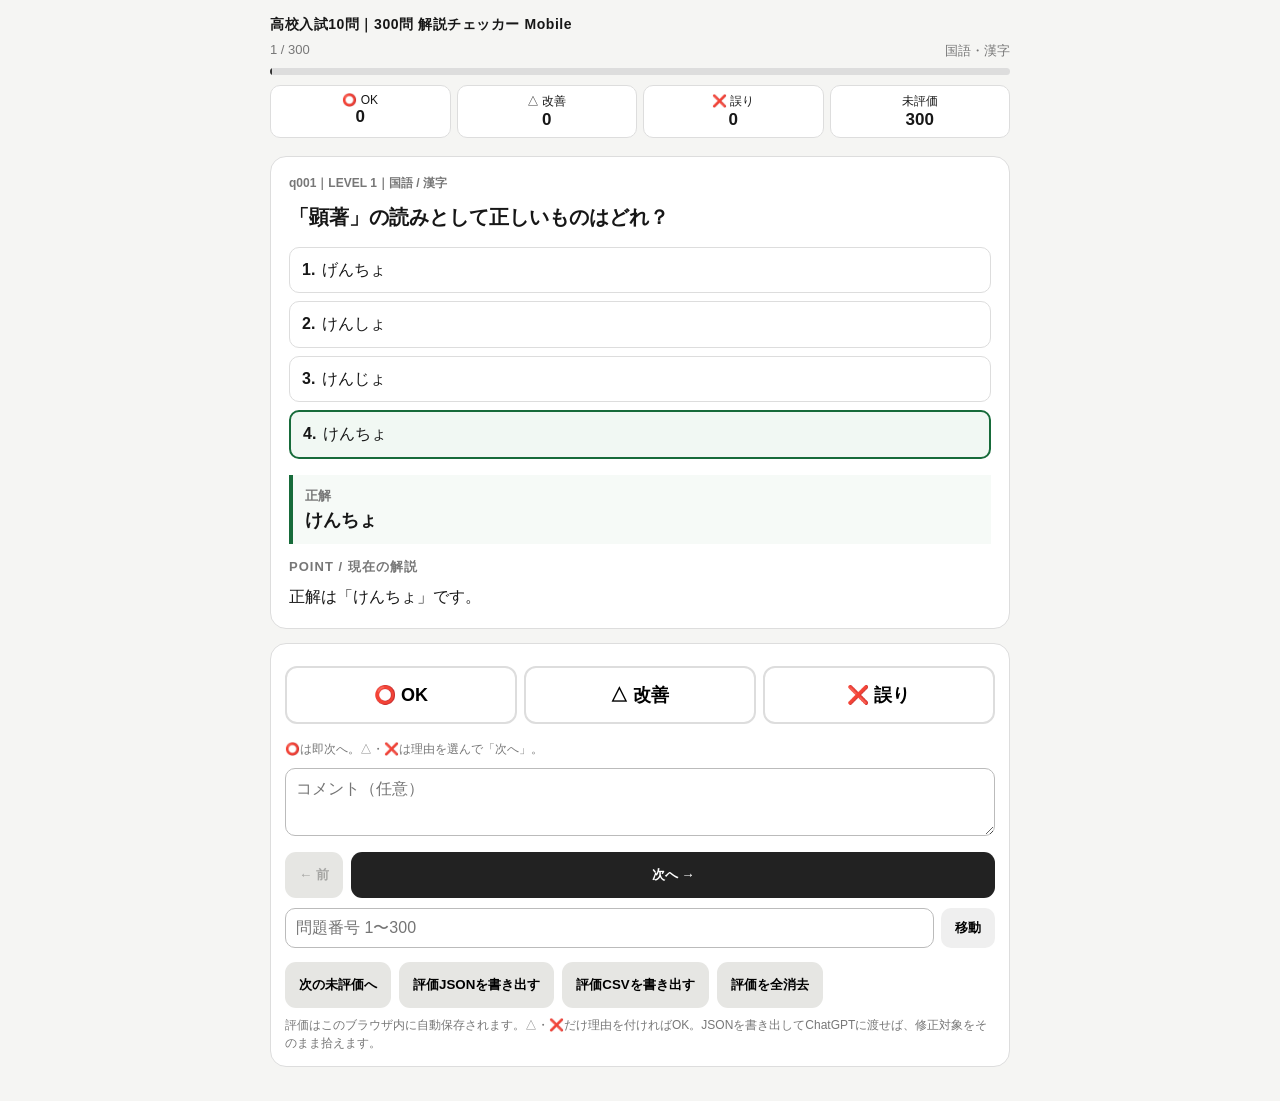
==== review/index.html @ 04f68e7d "Add files via upload" ====
<!doctype html>
<html lang="ja">
<head>
<meta charset="utf-8">
<meta name="viewport" content="width=device-width,initial-scale=1,viewport-fit=cover">
<title>高校入試10問｜解説チェッカー</title>
<style>
:root{--bg:#f5f5f3;--card:#fff;--text:#171717;--muted:#777;--line:#ddd;--ok:#176b3a;--tri:#a56a00;--ng:#9c2430;--dark:#202020}
*{box-sizing:border-box} body{margin:0;background:var(--bg);color:var(--text);font-family:-apple-system,BlinkMacSystemFont,"Segoe UI","Noto Sans JP",sans-serif}
.wrap{max-width:760px;margin:auto;padding:10px 10px 34px}
.top{position:sticky;top:0;z-index:5;background:rgba(245,245,243,.97);padding:6px 0 8px;backdrop-filter:blur(8px)}
.title{font-size:14px;font-weight:800;letter-spacing:.04em;margin-bottom:8px}
.progress{display:flex;justify-content:space-between;gap:10px;font-size:13px;color:var(--muted)}
.bar{height:7px;background:#ddd;border-radius:99px;overflow:hidden;margin-top:8px}.bar>div{height:100%;background:#333;width:0}
.stats{display:grid;grid-template-columns:repeat(4,1fr);gap:6px;margin-top:10px}
.stat{background:#fff;border:1px solid var(--line);border-radius:10px;padding:7px 4px;text-align:center;font-size:12px}.stat b{display:block;font-size:17px}
.card{background:var(--card);border:1px solid var(--line);border-radius:16px;padding:18px;margin-top:10px}
.meta{font-size:12px;color:var(--muted);font-weight:700}.q{font-size:20px;line-height:1.55;font-weight:800;margin:10px 0 14px}
.choices{display:grid;gap:8px}.choice{padding:11px 12px;border:1px solid var(--line);border-radius:10px;line-height:1.4}.choice.correct{border:2px solid var(--ok);background:#f1f8f3}.choice .n{font-weight:800;margin-right:7px}
.answer{margin-top:16px;padding:12px;border-left:4px solid var(--ok);background:#f6faf7}.answer small{display:block;color:var(--muted);font-weight:700;margin-bottom:3px}.answer b{font-size:18px}
.exp{margin-top:14px}.exp h2{font-size:13px;letter-spacing:.08em;margin:0 0 7px;color:var(--muted)}.exptext{white-space:pre-wrap;line-height:1.7}
.review{margin-top:14px;background:#fff;border:1px solid var(--line);border-radius:16px;padding:14px}
.rate{display:grid;grid-template-columns:repeat(3,1fr);gap:7px;position:sticky;bottom:8px;z-index:4;background:#fff;padding:8px 0}.rate button{min-height:58px;border-radius:12px;border:2px solid var(--line);background:#fff;font-size:18px;font-weight:900}.rate button.sel-ok{border-color:var(--ok);color:var(--ok);background:#f1f8f3}.rate button.sel-tri{border-color:var(--tri);color:var(--tri);background:#fff8e8}.rate button.sel-ng{border-color:var(--ng);color:var(--ng);background:#fff1f2}
.reasons{display:none;flex-wrap:wrap;gap:7px;margin-top:12px}.reasons.show{display:flex}.chip{border:1px solid #bbb;background:#fff;border-radius:999px;padding:8px 10px;font-size:13px}.chip.on{background:#222;color:#fff;border-color:#222}
textarea{width:100%;min-height:68px;margin-top:10px;border:1px solid #bbb;border-radius:10px;padding:10px;font:inherit;font-size:16px;resize:vertical}
.nav{display:flex;gap:8px;margin-top:12px}.nav button,.tools button{min-height:46px;border:0;border-radius:11px;padding:0 14px;font-weight:800}.prev{background:#e6e6e3}.next{background:#222;color:#fff;flex:1}.tools{display:flex;flex-wrap:wrap;gap:8px;margin-top:14px}.tools button{background:#e6e6e3}
.jump{display:flex;gap:7px;margin-top:10px}.jump input{min-width:0;flex:1;font-size:16px;padding:10px;border:1px solid #bbb;border-radius:10px}.jump button{border:0;border-radius:10px;padding:0 14px;font-weight:800}
.note{font-size:12px;color:var(--muted);line-height:1.5;margin-top:8px}
@media(max-width:430px){.title{font-size:12px}.q{font-size:18px}.card{padding:14px;margin-top:6px}.review{padding:10px}.stats{gap:4px}.stat{font-size:10px;padding:5px 2px}.stat b{font-size:14px}.rate button{font-size:16px}.choice{padding:9px 10px}.answer{margin-top:12px}.exp{margin-top:11px}}
</style>
</head>
<body>
<div class="wrap">
  <div class="top">
    <div class="title">高校入試10問｜300問 解説チェッカー Mobile</div>
    <div class="progress"><span id="pos"></span><span id="subject"></span></div>
    <div class="bar"><div id="bar"></div></div>
    <div class="stats">
      <div class="stat">⭕ OK<b id="okN">0</b></div>
      <div class="stat">△ 改善<b id="triN">0</b></div>
      <div class="stat">❌ 誤り<b id="ngN">0</b></div>
      <div class="stat">未評価<b id="noneN">300</b></div>
    </div>
  </div>

  <section class="card">
    <div class="meta" id="meta"></div>
    <div class="q" id="question"></div>
    <div class="choices" id="choices"></div>
    <div class="answer"><small>正解</small><b id="answer"></b></div>
    <div class="exp"><h2>POINT / 現在の解説</h2><div class="exptext" id="exp"></div></div>
  </section>

  <section class="review">
    <div class="rate">
      <button type="button" data-rate="ok">⭕ OK</button>
      <button type="button" data-rate="tri">△ 改善</button>
      <button type="button" data-rate="ng">❌ 誤り</button>
    </div>
    <div class="reasons" id="reasons">
      <button class="chip" type="button" data-reason="説明不足">説明不足</button>
      <button class="chip" type="button" data-reason="4択解説不足">4択解説不足</button>
      <button class="chip" type="button" data-reason="途中式不足">途中式不足</button>
      <button class="chip" type="button" data-reason="図が欲しい">図が欲しい</button>
      <button class="chip" type="button" data-reason="内容が違う">内容が違う</button>
      <button class="chip" type="button" data-reason="正解が怪しい">正解が怪しい</button>
      <button class="chip" type="button" data-reason="長すぎる">長すぎる</button>
    </div>
    <div class="note" id="rateHint">⭕は即次へ。△・❌は理由を選んで「次へ」。</div><textarea id="comment" placeholder="コメント（任意）"></textarea>
    <div class="nav">
      <button class="prev" id="prev" type="button">← 前</button>
      <button class="next" id="next" type="button">次へ →</button>
    </div>
    <div class="jump"><input id="jumpInput" inputmode="numeric" placeholder="問題番号 1〜300"><button id="jumpBtn" type="button">移動</button></div>
    <div class="tools">
      <button id="unrated" type="button">次の未評価へ</button>
      <button id="exportJson" type="button">評価JSONを書き出す</button>
      <button id="exportCsv" type="button">評価CSVを書き出す</button>
      <button id="reset" type="button">評価を全消去</button>
    </div>
    <div class="note">評価はこのブラウザ内に自動保存されます。△・❌だけ理由を付ければOK。JSONを書き出してChatGPTに渡せば、修正対象をそのまま拾えます。</div>
  </section>
</div>
<script>
const QUESTIONS = [{"id": "q001", "subject": "国語", "unit": "漢字", "question": "「顕著」の読みとして正しいものはどれ？", "choices": ["げんちょ", "けんしょ", "けんじょ", "けんちょ"], "answer": 3, "level": 1, "explanation": "正解は「けんちょ」です。"}, {"id": "q002", "subject": "国語", "unit": "漢字", "question": "「懸命」の読みとして正しいものはどれ？", "choices": ["けんみん", "げんめい", "けんめい", "けんみょう"], "answer": 2, "level": 1, "explanation": "正解は「けんめい」です。"}, {"id": "q003", "subject": "国語", "unit": "漢字", "question": "「促進」の読みとして正しいものはどれ？", "choices": ["そくじん", "そくせん", "そっしん", "そくしん"], "answer": 3, "level": 1, "explanation": "正解は「そくしん」です。"}, {"id": "q004", "subject": "国語", "unit": "漢字", "question": "「簡潔」の読みとして正しいものはどれ？", "choices": ["かんせつ", "けんけつ", "かんけつ", "かんぜつ"], "answer": 2, "level": 1, "explanation": "正解は「かんけつ」です。"}, {"id": "q005", "subject": "国語", "unit": "漢字", "question": "「尊重」の読みとして正しいものはどれ？", "choices": ["そんじゅう", "そんしょう", "そんじょう", "そんちょう"], "answer": 3, "level": 1, "explanation": "正解は「そんちょう」です。"}, {"id": "q006", "subject": "国語", "unit": "漢字", "question": "「模索」の読みとして正しいものはどれ？", "choices": ["ぼさく", "ぼぞく", "もぞく", "もさく"], "answer": 3, "level": 1, "explanation": "正解は「もさく」です。"}, {"id": "q007", "subject": "国語", "unit": "漢字", "question": "「柔軟」の読みとして正しいものはどれ？", "choices": ["じゅうだん", "にゅうなん", "じゅうなん", "じょうなん"], "answer": 2, "level": 1, "explanation": "正解は「じゅうなん」です。"}, {"id": "q008", "subject": "国語", "unit": "漢字", "question": "「貢献」の読みとして正しいものはどれ？", "choices": ["こうこん", "こうげん", "こうけん", "くけん"], "answer": 2, "level": 1, "explanation": "正解は「こうけん」です。"}, {"id": "q009", "subject": "国語", "unit": "漢字", "question": "「把握」の読みとして正しいものはどれ？", "choices": ["はあく", "はにぎ", "ばあく", "ばにぎ"], "answer": 0, "level": 1, "explanation": "正解は「はあく」です。"}, {"id": "q010", "subject": "国語", "unit": "漢字", "question": "「端的」の読みとして正しいものはどれ？", "choices": ["たんでき", "はたてき", "たんてき", "はしてき"], "answer": 2, "level": 1, "explanation": "正解は「たんてき」です。"}, {"id": "q011", "subject": "国語", "unit": "漢字", "question": "「憂慮」の読みとして正しいものはどれ？", "choices": ["うりょ", "ゆりょ", "ゆうろ", "ゆうりょ"], "answer": 3, "level": 1, "explanation": "正解は「ゆうりょ」です。"}, {"id": "q012", "subject": "国語", "unit": "漢字", "question": "「遂行」の読みとして正しいものはどれ？", "choices": ["すいぎょう", "ずいこう", "ついこう", "すいこう"], "answer": 3, "level": 1, "explanation": "正解は「すいこう」です。"}, {"id": "q013", "subject": "国語", "unit": "漢字", "question": "「吟味」の読みとして正しいものはどれ？", "choices": ["こんみ", "きんみ", "ぎんみ", "ぎんび"], "answer": 2, "level": 1, "explanation": "正解は「ぎんみ」です。"}, {"id": "q014", "subject": "国語", "unit": "漢字", "question": "「精緻」の読みとして正しいものはどれ？", "choices": ["しょうち", "せいし", "せいじ", "せいち"], "answer": 3, "level": 1, "explanation": "正解は「せいち」です。"}, {"id": "q015", "subject": "国語", "unit": "漢字", "question": "「踏襲」の読みとして正しいものはどれ？", "choices": ["とうしゅう", "ふしゅう", "どうしゅう", "とうしゅ"], "answer": 0, "level": 1, "explanation": "正解は「とうしゅう」です。"}, {"id": "q016", "subject": "国語", "unit": "漢字", "question": "次のカタカナを漢字に直したとき正しいものは？「意見がタイリツする」", "choices": ["帯立", "対立", "体立", "対率"], "answer": 1, "level": 1, "explanation": "正解は「対立」です。"}, {"id": "q017", "subject": "国語", "unit": "漢字", "question": "次のカタカナを漢字に直したとき正しいものは？「責任をスイコウする」", "choices": ["推行", "粋行", "追行", "遂行"], "answer": 3, "level": 1, "explanation": "正解は「遂行」です。"}, {"id": "q018", "subject": "国語", "unit": "漢字", "question": "次のカタカナを漢字に直したとき正しいものは？「資料をセイサする」", "choices": ["清査", "精差", "精査", "正査"], "answer": 2, "level": 1, "explanation": "正解は「精査」です。"}, {"id": "q019", "subject": "国語", "unit": "漢字", "question": "次のカタカナを漢字に直したとき正しいものは？「関係をチョウセイする」", "choices": ["徴整", "長整", "調正", "調整"], "answer": 3, "level": 1, "explanation": "正解は「調整」です。"}, {"id": "q020", "subject": "国語", "unit": "漢字", "question": "次のカタカナを漢字に直したとき正しいものは？「問題をカイケツする」", "choices": ["解決", "改決", "解結", "回決"], "answer": 0, "level": 1, "explanation": "正解は「解決」です。"}, {"id": "q021", "subject": "国語", "unit": "漢字", "question": "次のカタカナを漢字に直したとき正しいものは？「計画をジッシする」", "choices": ["実施", "実試", "実使", "実志"], "answer": 0, "level": 1, "explanation": "正解は「実施」です。"}, {"id": "q022", "subject": "国語", "unit": "漢字", "question": "次のカタカナを漢字に直したとき正しいものは？「成果をハッキする」", "choices": ["発揮", "発気", "発起", "発輝"], "answer": 0, "level": 1, "explanation": "正解は「発揮」です。"}, {"id": "q023", "subject": "国語", "unit": "漢字", "question": "次のカタカナを漢字に直したとき正しいものは？「状況をハアクする」", "choices": ["波握", "把確", "破握", "把握"], "answer": 3, "level": 1, "explanation": "正解は「把握」です。"}, {"id": "q024", "subject": "国語", "unit": "漢字", "question": "次のカタカナを漢字に直したとき正しいものは？「意見をソンチョウする」", "choices": ["尊長", "存重", "尊重", "損重"], "answer": 2, "level": 1, "explanation": "正解は「尊重」です。"}, {"id": "q025", "subject": "国語", "unit": "漢字", "question": "次のカタカナを漢字に直したとき正しいものは？「考えをカンケツに述べる」", "choices": ["完潔", "簡潔", "簡決", "間潔"], "answer": 1, "level": 1, "explanation": "正解は「簡潔」です。"}, {"id": "q026", "subject": "国語", "unit": "語句", "question": "「試行錯誤」の意味として最も適切なものは？", "choices": ["一度で正解を出すこと", "結果を予想しないこと", "何度も試し、失敗しながら解決法を探すこと", "他人に任せること"], "answer": 2, "level": 1, "explanation": "試行錯誤は、いろいろな方法を試し、失敗もしながら正しい方法に近づくこと。", "choiceNotes": ["「一度で正解」は試行錯誤ではない。", "結果を考えない、という意味ではない。", "何度も試して改善すること。", "人任せにする意味ではない。"], "memoryTip": "「試行＝試す」「錯誤＝間違い」。試して、間違えて、直す。"}, {"id": "q027", "subject": "国語", "unit": "語句", "question": "「臨機応変」の意味として最も適切なものは？", "choices": ["人の意見を無視すること", "準備をせず行動すること", "決めた方法だけを守ること", "状況に応じて適切に対応すること"], "answer": 3, "level": 1, "explanation": "臨機応変は、その場の状況に合わせて適切な対応を変えること。", "choiceNotes": ["人の意見を無視する意味ではない。", "準備しないことではない。", "方法を固定することの反対。", "状況に応じて柔軟に対応すること。"], "memoryTip": "「機に臨み、変に応ず」＝その時その場に合わせる。"}, {"id": "q028", "subject": "国語", "unit": "語句", "question": "「異口同音」の意味として最も適切なものは？", "choices": ["別々の意見を言うこと", "一人で話し続けること", "多くの人が同じことを言うこと", "声を出さないこと"], "answer": 2, "level": 1, "explanation": "異口同音は、多くの人が口をそろえて同じことを言うこと。", "choiceNotes": ["意見がばらばら、ではない。", "一人で話し続ける意味ではない。", "別の口から同じ音＝みんな同じ意見。", "沈黙する意味ではない。"], "memoryTip": "「異なる口」でも「同じ音」。"}, {"id": "q029", "subject": "国語", "unit": "語句", "question": "「温故知新」の意味として最も適切なものは？", "choices": ["知識を使わないこと", "新しいことだけを重視すること", "昔のことを学び、新しい知識や道理を得ること", "古い考えを捨てること"], "answer": 2, "level": 1, "explanation": "温故知新は、昔のことを学び直し、そこから新しい知識や考えを得ること。", "choiceNotes": ["知識を使わない意味ではない。", "新しいものだけを見るのではない。", "昔をたずねて新しきを知る。", "古い考えを全部捨てる意味ではない。"], "memoryTip": "温故＝古きをたずねる、知新＝新しきを知る。"}, {"id": "q030", "subject": "国語", "unit": "語句", "question": "「切磋琢磨」の意味として最も適切なものは？", "choices": ["互いに励まし合い、学問や技術を高めること", "一人で競争を避けること", "相手を批判すること", "学習を途中でやめること"], "answer": 0, "level": 1, "explanation": "切磋琢磨は、仲間どうしで励まし合い、競い合って学問や技術を高めること。", "choiceNotes": ["互いに高め合うこと。", "競争を避ける意味ではない。", "相手を批判することが目的ではない。", "途中でやめる意味ではない。"], "memoryTip": "友達と切磋琢磨する＝互いに成長する。"}, {"id": "q031", "subject": "国語", "unit": "語句", "question": "「一長一短」の意味として最も適切なものは？", "choices": ["短所しかないこと", "長所も短所もあること", "差がまったくないこと", "長所しかないこと"], "answer": 1, "level": 1, "explanation": "一長一短は、長所もあれば短所もあること。", "choiceNotes": ["短所だけではない。", "長所と短所の両方がある。", "差がない、という意味ではない。", "長所だけではない。"], "memoryTip": "一つの長所、一つの短所、と覚える。"}, {"id": "q032", "subject": "国語", "unit": "語句", "question": "「本末転倒」の意味として最も適切なものは？", "choices": ["大切なこととそうでないことを取り違えること", "最後までやり遂げること", "基本を守ること", "順序よく進めること"], "answer": 0, "level": 1, "explanation": "本末転倒は、大切なことと枝葉のことを取り違えてしまうこと。", "choiceNotes": ["本来の目的と手段などを逆にすること。", "やり遂げる意味ではない。", "基本を守る意味ではない。", "順序よく進む意味ではない。"], "memoryTip": "「本＝大事」「末＝枝葉」が転倒する。"}, {"id": "q033", "subject": "国語", "unit": "語句", "question": "「電光石火」の意味として最も適切なものは？", "choices": ["行動が非常にすばやいこと", "考えが深いこと", "時間がかかること", "静かに待つこと"], "answer": 0, "level": 1, "explanation": "電光石火は、稲妻や火花のように行動が非常にすばやいこと。", "choiceNotes": ["非常にすばやいこと。", "深く考える意味ではない。", "時間がかかることの反対。", "静かに待つ意味ではない。"], "memoryTip": "電光＝稲妻、石火＝火打ち石の火花。どちらも一瞬。"}, {"id": "q034", "subject": "国語", "unit": "語句", "question": "「付和雷同」の意味として最も適切なものは？", "choices": ["根拠を示して反論すること", "協力して作業すること", "自分の考えなく他人の意見に同調すること", "自分の信念を貫くこと"], "answer": 2, "level": 1, "explanation": "付和雷同は、自分の考えを持たず、むやみに他人の意見に合わせること。", "choiceNotes": ["根拠を示して反論するのとは違う。", "協力そのものを表す語ではない。", "自分の考えなく周囲に同調すること。", "信念を貫くことの反対。"], "memoryTip": "「みんなが言うから自分も」になっていないかで判断。"}, {"id": "q035", "subject": "国語", "unit": "語句", "question": "「大同小異」の意味として最も適切なものは？", "choices": ["まったく逆であること", "一部だけ同じこと", "細かな違いはあっても大体は同じこと", "比較できないこと"], "answer": 2, "level": 1, "explanation": "大同小異は、細かな違いはあるが、大体は同じであること。", "choiceNotes": ["正反対という意味ではない。", "一部だけ同じ、よりも全体として似ている。", "大きくは同じで、小さな違いがある。", "比較不能という意味ではない。"], "memoryTip": "大きく同じ、小さく異なる。"}, {"id": "q036", "subject": "国語", "unit": "文法", "question": "「静かな町」の「静かな」の品詞は？", "choices": ["形容詞", "副詞", "連体詞", "形容動詞"], "answer": 3, "level": 1, "explanation": "「静かな」は「静かだ」が名詞「町」を修飾した形。形容動詞は「〜だ」で言い切れる。", "choiceNotes": ["形容詞は「美しい」など、基本形が「い」で終わる。", "副詞は主に動詞・形容詞などを修飾する。", "連体詞は「この・大きな」など、活用しない。", "「静かだ」→形容動詞。"], "memoryTip": "「〜だ」で言い切れるかを見る。静かだ・元気だ。"}, {"id": "q037", "subject": "国語", "unit": "文法", "question": "「とても速く走る」の「とても」の品詞は？", "choices": ["形容詞", "副詞", "連体詞", "接続詞"], "answer": 1, "level": 1, "explanation": "「とても」は「速く」を詳しくしている。副詞は動詞・形容詞・形容動詞などを修飾する。", "choiceNotes": ["形容詞は「美しい・速い」など。", "「とても」は副詞。", "連体詞は名詞を直接修飾する。", "接続詞は文と文をつなぐ。"], "memoryTip": "「とても・かなり・ゆっくり」は副詞の代表。"}, {"id": "q038", "subject": "国語", "unit": "文法", "question": "「しかし、雨はやまなかった」の「しかし」の品詞は？", "choices": ["接続詞", "感動詞", "副詞", "助詞"], "answer": 0, "level": 1, "explanation": "「しかし」は前の内容と反対・対立する内容をつなぐ接続詞。", "choiceNotes": ["「しかし」は接続詞。", "感動詞は「ああ・はい」など。", "副詞は動作や状態を詳しくする。", "助詞は語と語の関係を示す。"], "memoryTip": "しかし・だが＝逆接の接続詞。"}, {"id": "q039", "subject": "国語", "unit": "文法", "question": "「この本」の「この」の品詞は？", "choices": ["形容詞", "連体詞", "助動詞", "副詞"], "answer": 1, "level": 1, "explanation": "「この」は名詞「本」を直接修飾する連体詞。活用しない。", "choiceNotes": ["形容詞は「美しい」など。", "「この・その・あの・どの」は連体詞。", "助動詞は用言などに付いて意味を添える。", "副詞は主に用言を修飾する。"], "memoryTip": "「この・その・あの・どの」＝連体詞。"}, {"id": "q040", "subject": "国語", "unit": "文法", "question": "「私は学校へ行く」の「へ」の品詞は？", "choices": ["副詞", "助動詞", "接続詞", "助詞"], "answer": 3, "level": 1, "explanation": "「へ」は「学校」と「行く」の関係を示す助詞。方向を表している。", "choiceNotes": ["副詞ではない。", "助動詞ではない。", "接続詞ではない。", "「へ」は助詞。"], "memoryTip": "「学校へ」「東京に」の「へ・に」は助詞。"}, {"id": "q041", "subject": "国語", "unit": "文法", "question": "「行かない」の「ない」の品詞は？", "choices": ["副詞", "助詞", "助動詞", "形容詞"], "answer": 2, "level": 1, "explanation": "「行かない」の「ない」は、動詞「行く」に付いて打消しを表す助動詞。", "choiceNotes": ["副詞ではない。", "助詞ではない。", "打消しの助動詞「ない」。", "単独の形容詞「ない」と区別する。"], "memoryTip": "「行かない・食べない」のように動詞に付く「ない」は助動詞。"}, {"id": "q042", "subject": "国語", "unit": "文法", "question": "「美しい花」の「美しい」の品詞は？", "choices": ["連体詞", "形容動詞", "形容詞", "副詞"], "answer": 2, "level": 1, "explanation": "「美しい」は「い」で言い切ることができ、名詞「花」を修飾している形容詞。", "choiceNotes": ["連体詞ではない。", "形容動詞なら「静かだ」のように「だ」で言い切る。", "「美しい」は形容詞。", "副詞ではない。"], "memoryTip": "「〜い」で言い切れる語はまず形容詞を疑う。"}, {"id": "q043", "subject": "国語", "unit": "文法", "question": "「走れば」の活用形は？", "choices": ["終止形", "未然形", "連用形", "仮定形"], "answer": 3, "level": 1, "explanation": "「走れば」の「走れ」は、後ろに「ば」が続く仮定形。", "choiceNotes": ["終止形は「走る」。", "未然形は「走ら」。", "連用形は「走り」。", "「走れば」→仮定形「走れ」。"], "memoryTip": "「〜れば」の直前は仮定形。"}, {"id": "q044", "subject": "国語", "unit": "文法", "question": "「読んだ」の「読ん」の活用形は？", "choices": ["命令形", "連用形", "終止形", "未然形"], "answer": 1, "level": 1, "explanation": "「読んだ」は「読む」→「読み」ではなく、音便で「読ん」となった連用形に助動詞「だ」が付いた形。", "choiceNotes": ["命令形は「読め」。", "「読ん」は連用形。", "終止形は「読む」。", "未然形は「読ま」。"], "memoryTip": "「〜た／〜だ」が付く直前は連用形になることが多い。"}, {"id": "q045", "subject": "国語", "unit": "文法", "question": "「書こう」の「書こ」の活用形は？", "choices": ["連用形", "未然形", "命令形", "仮定形"], "answer": 1, "level": 1, "explanation": "「書こう」は、未然形「書こ」に意志・勧誘の助動詞「う」が付いた形。", "choiceNotes": ["連用形は「書き」。", "「書こ」は未然形。", "命令形は「書け」。", "仮定形も「書け」。"], "memoryTip": "「〜う／〜よう」の直前は未然形。"}, {"id": "q046", "subject": "国語", "unit": "文学・表現", "question": "俳句の基本的な音数は？", "choices": ["7・7・5", "5・7・5", "5・5・7", "5・7・5・7・7"], "answer": 1, "level": 1, "explanation": "俳句の基本は5・7・5の17音。季語を入れるのが基本。", "choiceNotes": ["7・7・5ではない。", "俳句は5・7・5。", "5・5・7ではない。", "5・7・5・7・7は短歌。"], "memoryTip": "俳句＝17音、短歌＝31音。"}, {"id": "q047", "subject": "国語", "unit": "文学・表現", "question": "短歌の基本的な音数は？", "choices": ["5・5・7・7", "5・7・5", "7・5・7・5", "5・7・5・7・7"], "answer": 3, "level": 1, "explanation": "短歌の基本は5・7・5・7・7の31音。", "choiceNotes": ["5・5・7・7ではない。", "5・7・5は俳句。", "7・5・7・5ではない。", "短歌は5・7・5・7・7。"], "memoryTip": "「5・7・5」までが上の句、「7・7」が下の句。"}, {"id": "q048", "subject": "国語", "unit": "文学・表現", "question": "俳句で季節を表す言葉を何という？", "choices": ["枕詞", "係り結び", "季語", "序詞"], "answer": 2, "level": 1, "explanation": "俳句で季節を表す言葉を季語という。例：桜＝春、蝉＝夏、紅葉＝秋、雪＝冬。", "choiceNotes": ["枕詞は和歌などで特定の語にかかる言葉。", "係り結びは古文の文法。", "季節を示す語＝季語。", "序詞は和歌などで特定の語を導く表現。"], "memoryTip": "季語を見つけると、情景や季節を読み取りやすい。"}, {"id": "q049", "subject": "国語", "unit": "文学・表現", "question": "「古池や 蛙飛びこむ 水の音」の作者は？", "choices": ["正岡子規", "松尾芭蕉", "与謝蕪村", "小林一茶"], "answer": 1, "level": 1, "explanation": "「古池や 蛙飛びこむ 水の音」は松尾芭蕉の代表的な俳句。", "choiceNotes": ["正岡子規は近代俳句を革新した人物。", "松尾芭蕉が正解。", "与謝蕪村も江戸時代の俳人。", "小林一茶も江戸時代の俳人。"], "memoryTip": "芭蕉＝「古池や」「夏草や」など。"}, {"id": "q050", "subject": "国語", "unit": "文学・表現", "question": "物語で出来事を語る人を何という？", "choices": ["作者", "読者", "主人公", "語り手"], "answer": 3, "level": 1, "explanation": "物語の中で出来事を語っている存在を「語り手」という。作者本人と同じとは限らない。", "choiceNotes": ["作者は作品を書いた人。", "読者は作品を読む人。", "主人公は物語の中心人物。", "出来事を語る存在＝語り手。"], "memoryTip": "「誰の目線で語られているか」を考える。"}, {"id": "q051", "subject": "国語", "unit": "文学・表現", "question": "比喩のうち「〜のようだ」を使う表現は？", "choices": ["倒置法", "隠喩", "擬人法", "直喩"], "answer": 3, "level": 1, "explanation": "「〜のようだ」「〜みたいだ」など、たとえることを明示する比喩を直喩という。", "choiceNotes": ["倒置法は語順を入れ替えて強調する。", "隠喩は「〜のようだ」を使わず直接たとえる。", "擬人法は人でないものを人のように表す。", "「〜のようだ」を使う＝直喩。"], "memoryTip": "直喩＝たとえを直接示す。隠喩＝「彼は太陽だ」のように言い切る。"}, {"id": "q052", "subject": "国語", "unit": "文学・表現", "question": "人でないものを人のように表す表現技法は？", "choices": ["反復法", "対句", "体言止め", "擬人法"], "answer": 3, "level": 1, "explanation": "人でないものを、人がするように表現するのが擬人法。例「風がささやく」。", "choiceNotes": ["反復法は同じ語句を繰り返す。", "対句は似た形の表現を並べる。", "体言止めは文末を名詞で止める。", "人でないものを人のように＝擬人法。"], "memoryTip": "「本当に人がする動作か？」を見る。"}, {"id": "q053", "subject": "国語", "unit": "文学・表現", "question": "文末を名詞で終える表現技法は？", "choices": ["体言止め", "反語", "省略法", "倒置法"], "answer": 0, "level": 1, "explanation": "文末を名詞（体言）で止め、余韻や強い印象を残す表現が体言止め。", "choiceNotes": ["「静かな夜。」のように名詞で終える。", "反語は疑問形で強く主張する。", "省略法は言葉をあえて省く。", "倒置法は通常の語順を逆にする。"], "memoryTip": "体言＝名詞。名詞で止めるから体言止め。"}, {"id": "q054", "subject": "国語", "unit": "文学・表現", "question": "同じ語句を繰り返して印象を強める表現は？", "choices": ["反復法", "比喩", "省略", "対句"], "answer": 0, "level": 1, "explanation": "同じ語句を繰り返して、意味やリズム、印象を強めるのが反復法。", "choiceNotes": ["同じ語句を繰り返す＝反復法。", "比喩は別のものにたとえる。", "省略は言葉をあえて省く。", "対句は対応する形の語句を並べる。"], "memoryTip": "「何度も同じ言葉が出る」なら反復法を疑う。"}, {"id": "q055", "subject": "国語", "unit": "文学・表現", "question": "「本当にそれでよいのだろうか」のように疑問形で強く訴える表現は？", "choices": ["対句", "反語", "擬音語", "倒置法"], "answer": 1, "level": 1, "explanation": "反語は、疑問の形を使いながら、実際には反対の内容を強く言い切る表現。例「誰がそんなことを信じるだろうか」＝誰も信じない。", "choiceNotes": ["対句：対応する形の表現を並べる。", "反語：疑問形で反対の意味を強く主張する。", "擬音語：「ザーザー」「ドンドン」など音を表す語。", "倒置法：通常の語順を入れ替えて強調する。"], "memoryTip": "疑問形なのに答えを求めていないときは反語を疑う。"}, {"id": "q056", "subject": "国語", "unit": "語句", "question": "「客観的」の意味は？", "choices": ["個人的な感情を交えず、事実に即して見るさま", "細部を無視するさま", "自分の好みだけで判断するさま", "将来を楽観するさま"], "answer": 0, "level": 1, "explanation": "客観的とは、自分の感情や好みに偏らず、事実や根拠に基づいて見ること。", "choiceNotes": ["事実に即して見る＝客観的。", "細部を無視する意味ではない。", "自分の好み中心は主観的。", "将来を明るく考えるのは楽観的。"], "memoryTip": "客観⇔主観を対で覚える。"}, {"id": "q057", "subject": "国語", "unit": "語句", "question": "「抽象的」の反対に近い語は？", "choices": ["具体的", "一般的", "間接的", "消極的"], "answer": 0, "level": 1, "explanation": "抽象的の反対は具体的。抽象は共通点をまとめ、具体は実際の例や内容をはっきり示す。", "choiceNotes": ["具体的が反対語。", "一般的は反対語ではない。", "間接的も別の対立軸。", "消極的も別の意味。"], "memoryTip": "抽象⇔具体。"}, {"id": "q058", "subject": "国語", "unit": "語句", "question": "「必然」の反対に近い語は？", "choices": ["当然", "自然", "突然", "偶然"], "answer": 3, "level": 1, "explanation": "必然は「そうなることが避けられないこと」。反対は偶然。", "choiceNotes": ["当然は必然に近い。", "自然は反対語ではない。", "突然は時間的な急さ。", "偶然＝たまたま起こること。"], "memoryTip": "必然⇔偶然。"}, {"id": "q059", "subject": "国語", "unit": "語句", "question": "「簡潔」の意味は？", "choices": ["内容が曖昧なこと", "感情的であること", "説明が長いこと", "短く要点がまとまっていること"], "answer": 3, "level": 1, "explanation": "簡潔とは、短く、しかも要点がよくまとまっていること。", "choiceNotes": ["曖昧という意味ではない。", "感情的という意味ではない。", "長いことの反対。", "短く要点がまとまる＝簡潔。"], "memoryTip": "「簡潔に述べよ」＝短く、要点を落とさず。"}, {"id": "q060", "subject": "国語", "unit": "語句", "question": "「推敲」とは？", "choices": ["資料を集めること", "文章を何度も練り直すこと", "声に出して読むこと", "文章を暗記すること"], "answer": 1, "level": 1, "explanation": "推敲とは、よりよい文章になるよう、言葉や表現を何度も考え直して直すこと。", "choiceNotes": ["資料集めそのものではない。", "文章を練り直す＝推敲。", "音読だけを指す語ではない。", "暗記する意味ではない。"], "memoryTip": "作文のあとに語句や文を直す作業＝推敲。"}, {"id": "q061", "subject": "数学", "unit": "数と式", "question": "(-3)+8", "choices": ["-5", "11", "-11", "5"], "answer": 3, "level": 1, "explanation": "正負の数の加法。(-3)+8 = 8-3 = 5。符号が違うときは絶対値の差を求め、大きい方の符号を付ける。"}, {"id": "q062", "subject": "数学", "unit": "数と式", "question": "7-(-4)", "choices": ["-3", "-11", "11", "3"], "answer": 2, "level": 1, "explanation": "7-(-4) = 7+4 = 11。負の数を引くことは、その正の数を足すことと同じ。"}, {"id": "q063", "subject": "数学", "unit": "数と式", "question": "(-6)×4", "choices": ["24", "10", "-24", "-10"], "answer": 2, "level": 1, "explanation": "(-6)×4 = -24。負×正は負、6×4=24。"}, {"id": "q064", "subject": "数学", "unit": "数と式", "question": "(-20)÷(-5)", "choices": ["4", "-4", "-15", "15"], "answer": 0, "level": 1, "explanation": "(-20)÷(-5) = 4。負÷負は正、20÷5=4。"}, {"id": "q065", "subject": "数学", "unit": "数と式", "question": "3/4 + 1/2", "choices": ["7/8", "5/4", "1/4", "4/6"], "answer": 1, "level": 1, "explanation": "3/4 + 1/2 = 3/4 + 2/4 = 5/4。分母を4にそろえてから分子を足す。"}, {"id": "q066", "subject": "数学", "unit": "数と式", "question": "5/6 - 1/3", "choices": ["2/3", "4/3", "1/2", "1/3"], "answer": 2, "level": 1, "explanation": "5/6 - 1/3 = 5/6 - 2/6 = 3/6 = 1/2。通分して最後に約分する。"}, {"id": "q067", "subject": "数学", "unit": "数と式", "question": "2^3×2^2", "choices": ["16", "64", "32", "10"], "answer": 2, "level": 1, "explanation": "2³×2² = 2^(3+2) = 2⁵ = 32。同じ底の累乗の積では指数を足す。"}, {"id": "q068", "subject": "数学", "unit": "数と式", "question": "√49", "choices": ["49", "±7", "14", "7"], "answer": 3, "level": 1, "explanation": "√49は「2乗すると49になる正の数」なので7。√49=7。±7は方程式 x²=49 の解。", "memoryTip": "√a は0以上の値。±が付くのは「x²=aの解」を求めるとき。"}, {"id": "q069", "subject": "数学", "unit": "数と式", "question": "√12を簡単にすると？", "choices": ["2√3", "6√2", "3√2", "4√3"], "answer": 0, "level": 1, "explanation": "√12 = √(4×3) = √4×√3 = 2√3。平方数4を根号の外に出す。", "memoryTip": "√の中から 4,9,16,25… の平方数を探す。"}, {"id": "q070", "subject": "数学", "unit": "数と式", "question": "(x+3)(x-3)", "choices": ["x²+9", "x²-9", "x²-6x+9", "x²+6x+9"], "answer": 1, "level": 1, "explanation": "(x+3)(x-3)=x²-3x+3x-9=x²-9。「(a+b)(a-b)=a²-b²」の公式。"}, {"id": "q071", "subject": "数学", "unit": "数と式", "question": "(x+2)²", "choices": ["x²+2x+4", "x²+4", "x²-4x+4", "x²+4x+4"], "answer": 3, "level": 1, "explanation": "(x+2)²=(x+2)(x+2)=x²+2x+2x+4=x²+4x+4。"}, {"id": "q072", "subject": "数学", "unit": "数と式", "question": "x²+5x+6を因数分解すると？", "choices": ["(x-2)(x-3)", "(x-1)(x-6)", "(x+2)(x+3)", "(x+1)(x+6)"], "answer": 2, "level": 1, "explanation": "x²+5x+6。積が6、和が5になる2数は2と3。よって (x+2)(x+3)。"}, {"id": "q073", "subject": "数学", "unit": "数と式", "question": "2a+3a-4", "choices": ["6a-4", "a-4", "5a-4", "5a+4"], "answer": 2, "level": 1, "explanation": "2a+3a-4=(2+3)a-4=5a-4。同じ文字・同じ次数の項だけをまとめる。"}, {"id": "q074", "subject": "数学", "unit": "数と式", "question": "3(x-2)+2x", "choices": ["x-6", "5x-6", "6x-6", "5x-2"], "answer": 1, "level": 1, "explanation": "3(x-2)+2x=3x-6+2x=5x-6。まず分配法則でかっこを外す。"}, {"id": "q075", "subject": "数学", "unit": "数と式", "question": "0.25を分数で表すと？", "choices": ["1/25", "1/4", "1/2", "1/5"], "answer": 1, "level": 1, "explanation": "0.25=25/100=1/4。小数第2位までなら100分の整数にして約分。"}, {"id": "q076", "subject": "数学", "unit": "方程式", "question": "2x=6 の解は？", "choices": ["2", "-3", "4", "3"], "answer": 3, "level": 1, "explanation": "2x=6\nx=6÷2\nx=3。両辺をxの係数2で割る。", "memoryTip": "式を1行ずつ変形して、どこで何をしたか確認する。"}, {"id": "q077", "subject": "数学", "unit": "方程式", "question": "3x=12 の解は？", "choices": ["5", "-4", "3", "4"], "answer": 3, "level": 1, "explanation": "3x=12\nx=12÷3\nx=4。", "memoryTip": "式を1行ずつ変形して、どこで何をしたか確認する。"}, {"id": "q078", "subject": "数学", "unit": "方程式", "question": "5x=20 の解は？", "choices": ["5", "3", "-4", "4"], "answer": 3, "level": 1, "explanation": "5x=20\nx=20÷5\nx=4。", "memoryTip": "式を1行ずつ変形して、どこで何をしたか確認する。"}, {"id": "q079", "subject": "数学", "unit": "方程式", "question": "4x=-8 の解は？", "choices": ["-2", "-3", "-1", "2"], "answer": 0, "level": 1, "explanation": "4x=-8\nx=-8÷4\nx=-2。正の数で割っても負の符号はそのまま。", "memoryTip": "式を1行ずつ変形して、どこで何をしたか確認する。"}, {"id": "q080", "subject": "数学", "unit": "方程式", "question": "7x=21 の解は？", "choices": ["2", "3", "-3", "4"], "answer": 1, "level": 1, "explanation": "7x=21\nx=21÷7\nx=3。", "memoryTip": "式を1行ずつ変形して、どこで何をしたか確認する。"}, {"id": "q081", "subject": "数学", "unit": "方程式・関数", "question": "x+5=12", "choices": ["-7", "7", "5", "17"], "answer": 1, "level": 1, "explanation": "x+5=12\nx=12-5\nx=7。+5を右辺へ移項すると-5になる。", "memoryTip": "式を1行ずつ変形して、どこで何をしたか確認する。"}, {"id": "q082", "subject": "数学", "unit": "方程式・関数", "question": "3x-4=11", "choices": ["5", "7", "3", "15"], "answer": 0, "level": 1, "explanation": "3x-4=11\n3x=11+4\n3x=15\nx=5。", "memoryTip": "式を1行ずつ変形して、どこで何をしたか確認する。"}, {"id": "q083", "subject": "数学", "unit": "方程式・関数", "question": "2(x+3)=14", "choices": ["4", "8", "5", "7"], "answer": 0, "level": 1, "explanation": "2(x+3)=14\nx+3=7\nx=4。最初に両辺を2で割ると計算しやすい。", "memoryTip": "式を1行ずつ変形して、どこで何をしたか確認する。"}, {"id": "q084", "subject": "数学", "unit": "方程式・関数", "question": "5x+2=2x+14", "choices": ["6", "12", "4", "3"], "answer": 2, "level": 1, "explanation": "5x+2=2x+14\n5x-2x=14-2\n3x=12\nx=4。xの項を左、数字を右に集める。", "choiceNotes": ["x=6：移項後の計算を確認しよう。", "x=12：3x=12の段階で止めない。", "x=4：3x=12の両辺を3で割る。", "x=3：12÷3を正しく計算する。"], "memoryTip": "方程式は「文字を片側、数を反対側」に集めて整理する。"}, {"id": "q085", "subject": "数学", "unit": "方程式・関数", "question": "x/3+2=5", "choices": ["21", "7", "9", "1"], "answer": 2, "level": 1, "explanation": "x/3+2=5\nx/3=3\nx=9。+2を移項し、最後に両辺を3倍する。", "memoryTip": "式を1行ずつ変形して、どこで何をしたか確認する。"}, {"id": "q086", "subject": "数学", "unit": "方程式・関数", "question": "x+y=7, x-y=1 のときxは？", "choices": ["3", "8", "4", "6"], "answer": 2, "level": 1, "explanation": "x+y=7\nx-y=1\n2式を足すと 2x=8\nx=4。yと-yが消えるので加減法が使える。", "memoryTip": "式を1行ずつ変形して、どこで何をしたか確認する。"}, {"id": "q087", "subject": "数学", "unit": "方程式・関数", "question": "2x+y=8, x-y=1 のときxは？", "choices": ["2", "3", "4", "5"], "answer": 1, "level": 1, "explanation": "2x+y=8\nx-y=1\n2式を足すと 3x=9\nx=3。", "memoryTip": "式を1行ずつ変形して、どこで何をしたか確認する。"}, {"id": "q088", "subject": "数学", "unit": "方程式・関数", "question": "y=2x+1でx=3のときyは？", "choices": ["5", "8", "6", "7"], "answer": 3, "level": 1, "explanation": "y=2x+1 に x=3 を代入。\ny=2×3+1=6+1=7。", "memoryTip": "式を1行ずつ変形して、どこで何をしたか確認する。"}, {"id": "q089", "subject": "数学", "unit": "方程式・関数", "question": "y=-x+4でx=6のときyは？", "choices": ["-10", "10", "-2", "2"], "answer": 2, "level": 1, "explanation": "y=-x+4 に x=6 を代入。\ny=-6+4=-2。", "memoryTip": "式を1行ずつ変形して、どこで何をしたか確認する。"}, {"id": "q090", "subject": "数学", "unit": "方程式・関数", "question": "y=3xでy=15のときxは？", "choices": ["12", "5", "45", "3"], "answer": 1, "level": 1, "explanation": "y=3x、y=15なので 15=3x。\nx=15÷3=5。", "memoryTip": "式を1行ずつ変形して、どこで何をしたか確認する。"}, {"id": "q091", "subject": "数学", "unit": "関数・図形・資料", "question": "比例 y=4x の比例定数は？", "choices": ["1/4", "4", "y", "x"], "answer": 1, "level": 1, "explanation": "比例は y=ax の形で、aが比例定数。y=4x では a=4。"}, {"id": "q092", "subject": "数学", "unit": "関数・図形・資料", "question": "反比例 y=12/x でx=3のときyは？", "choices": ["36", "15", "9", "4"], "answer": 3, "level": 1, "explanation": "y=12/x に x=3 を代入。y=12÷3=4。反比例では x×y が一定になる。"}, {"id": "q093", "subject": "数学", "unit": "関数・図形・資料", "question": "一次関数 y=2x-5 の傾きは？", "choices": ["-2", "-5", "2", "5"], "answer": 2, "level": 1, "explanation": "一次関数 y=ax+b の a が傾き。y=2x-5 では傾きは2。"}, {"id": "q094", "subject": "数学", "unit": "関数・図形・資料", "question": "一次関数 y=-3x+4 の切片は？", "choices": ["4", "3", "-4", "-3"], "answer": 0, "level": 1, "explanation": "一次関数 y=ax+b の b が切片。y=-3x+4 では切片は4。"}, {"id": "q095", "subject": "数学", "unit": "関数・図形・資料", "question": "直線 y=2x+1 と平行な直線の傾きは？", "choices": ["2", "1/2", "1", "-2"], "answer": 0, "level": 1, "explanation": "平行な2直線は傾きが等しい。y=2x+1 の傾きは2なので、平行な直線も傾き2。"}, {"id": "q096", "subject": "数学", "unit": "関数・図形・資料", "question": "三角形の内角の和は？", "choices": ["270°", "180°", "90°", "360°"], "answer": 1, "level": 1, "explanation": "三角形の内角の和は180°。どんな形の三角形でも同じ。"}, {"id": "q097", "subject": "数学", "unit": "関数・図形・資料", "question": "四角形の内角の和は？", "choices": ["540°", "720°", "180°", "360°"], "answer": 3, "level": 1, "explanation": "四角形は対角線1本で三角形2つに分けられる。180°×2=360°。"}, {"id": "q098", "subject": "数学", "unit": "関数・図形・資料", "question": "正六角形の内角の和は？", "choices": ["540°", "900°", "600°", "720°"], "answer": 3, "level": 1, "explanation": "n角形の内角の和=(n-2)×180°。正六角形なら(6-2)×180°=720°。", "memoryTip": "多角形の内角の和=(n-2)×180°。"}, {"id": "q099", "subject": "数学", "unit": "関数・図形・資料", "question": "円周角は同じ弧に対する中心角の何倍？", "choices": ["同じ", "2倍", "1/2", "1/3"], "answer": 2, "level": 1, "explanation": "同じ弧に対する円周角は、中心角の1/2。中心角=円周角×2。"}, {"id": "q100", "subject": "数学", "unit": "関数・図形・資料", "question": "直角三角形で成り立つ定理は？", "choices": ["円周角の定理", "中点連結定理", "相似条件", "三平方の定理"], "answer": 3, "level": 1, "explanation": "直角三角形では、斜辺をc、他の2辺をa,bとすると a²+b²=c²（三平方の定理）。"}, {"id": "q101", "subject": "数学", "unit": "関数・図形・資料", "question": "底辺6cm、高さ4cmの三角形の面積は？", "choices": ["48cm²", "10cm²", "12cm²", "24cm²"], "answer": 2, "level": 1, "explanation": "三角形の面積=底辺×高さ÷2。6×4÷2=12cm²。"}, {"id": "q102", "subject": "数学", "unit": "関数・図形・資料", "question": "半径3cmの円の面積は？", "choices": ["6πcm²", "9πcm²", "18πcm²", "3πcm²"], "answer": 1, "level": 1, "explanation": "円の面積=πr²。r=3なので π×3²=9πcm²。"}, {"id": "q103", "subject": "数学", "unit": "関数・図形・資料", "question": "半径5cmの円周は？", "choices": ["5πcm", "10πcm", "20πcm", "25πcm"], "answer": 1, "level": 1, "explanation": "円周=2πr。r=5なので 2×π×5=10πcm。"}, {"id": "q104", "subject": "数学", "unit": "関数・図形・資料", "question": "一辺4cmの正方形の対角線の長さは？", "choices": ["2√2cm", "4√2cm", "16cm", "8cm"], "answer": 1, "level": 1, "explanation": "正方形の対角線をdとすると、三平方より d²=4²+4²=32。d=√32=4√2cm。"}, {"id": "q105", "subject": "数学", "unit": "関数・図形・資料", "question": "辺3cm,4cm,5cmの三角形は？", "choices": ["正三角形", "鈍角三角形", "二等辺三角形", "直角三角形"], "answer": 3, "level": 1, "explanation": "3²+4²=9+16=25=5²。三平方の定理が成り立つので直角三角形。"}, {"id": "q106", "subject": "数学", "unit": "関数・図形・資料", "question": "相似比が2:3のとき、面積比は？", "choices": ["3:2", "4:9", "2:3", "8:27"], "answer": 1, "level": 1, "explanation": "相似比が2:3なら面積比は2²:3²=4:9。面積比は相似比の2乗。", "memoryTip": "長さ→1乗、面積→2乗、体積→3乗。"}, {"id": "q107", "subject": "数学", "unit": "関数・図形・資料", "question": "相似比が2:3のとき、体積比は？", "choices": ["6:9", "4:9", "8:27", "2:3"], "answer": 2, "level": 1, "explanation": "相似比が2:3なら体積比は2³:3³=8:27。体積比は相似比の3乗。", "memoryTip": "長さ→1乗、面積→2乗、体積→3乗。"}, {"id": "q108", "subject": "数学", "unit": "関数・図形・資料", "question": "平行線にできる錯角の大きさは？", "choices": ["和が180°", "等しい", "常に90°", "2倍"], "answer": 1, "level": 1, "explanation": "2本の平行線を1本の直線が横切るとき、錯角は等しい。図では「Z」の形で向かい合う角を探す。", "choiceNotes": ["和が180°：同側内角では成り立つが、錯角そのものの関係ではない。", "等しい：平行線にできる錯角の性質。", "常に90°：直角になるとは限らない。", "2倍：錯角にこの関係はない。"], "memoryTip": "平行線＋Zの形＝錯角。", "diagram": "alternateAngles"}, {"id": "q109", "subject": "数学", "unit": "関数・図形・資料", "question": "二等辺三角形の底角は？", "choices": ["必ず60°", "一方が2倍", "必ず45°", "等しい"], "answer": 3, "level": 1, "explanation": "二等辺三角形では、等しい2辺に向かい合う角（底角）が等しい。"}, {"id": "q110", "subject": "数学", "unit": "関数・図形・資料", "question": "正三角形の1つの内角は？", "choices": ["30°", "120°", "60°", "90°"], "answer": 2, "level": 1, "explanation": "正三角形は3つの角が等しく、内角の和は180°。180°÷3=60°。"}, {"id": "q111", "subject": "数学", "unit": "関数・図形・資料", "question": "データ 2,4,4,6,9 の中央値は？", "choices": ["9", "5", "4", "6"], "answer": 2, "level": 1, "explanation": "データを小さい順に並べた中央の値が中央値。2,4,4,6,9 の中央は4。", "memoryTip": "中央値＝真ん中、最頻値＝いちばん多い、平均＝合計÷個数。"}, {"id": "q112", "subject": "数学", "unit": "関数・図形・資料", "question": "データ 2,4,4,6,9 の最頻値は？", "choices": ["4", "9", "5", "2"], "answer": 0, "level": 1, "explanation": "最も多く現れる値が最頻値。2,4,4,6,9 では4が2回で最も多い。"}, {"id": "q113", "subject": "数学", "unit": "関数・図形・資料", "question": "データ 2,4,6,8 の平均値は？", "choices": ["4", "5", "6", "20"], "answer": 1, "level": 1, "explanation": "平均=(合計)÷(個数)。(2+4+6+8)÷4=20÷4=5。"}, {"id": "q114", "subject": "数学", "unit": "関数・図形・資料", "question": "コイン1枚を投げて表が出る確率は？", "choices": ["1/3", "1/4", "1", "1/2"], "answer": 3, "level": 1, "explanation": "コインの表・裏は同様に確からしい2通り。表は1通りなので1/2。"}, {"id": "q115", "subject": "数学", "unit": "関数・図形・資料", "question": "さいころ1個で偶数が出る確率は？", "choices": ["2/3", "1/6", "1/3", "1/2"], "answer": 3, "level": 1, "explanation": "さいころの偶数は2,4,6の3通り。全6通りなので3/6=1/2。"}, {"id": "q116", "subject": "数学", "unit": "関数・図形・資料", "question": "さいころ1個で6が出る確率は？", "choices": ["1/2", "1/3", "1/6", "5/6"], "answer": 2, "level": 1, "explanation": "さいころの目は1〜6の6通りで、6は1通り。確率=1/6。"}, {"id": "q117", "subject": "数学", "unit": "関数・図形・資料", "question": "2点を通る直線は何本引ける？", "choices": ["無数", "1本", "0本", "2本"], "answer": 1, "level": 1, "explanation": "異なる2点が決まると、その2点を通る直線はただ1本に決まる。"}, {"id": "q118", "subject": "数学", "unit": "関数・図形・資料", "question": "円の直径は半径の何倍？", "choices": ["1/2倍", "π倍", "2倍", "3倍"], "answer": 2, "level": 1, "explanation": "直径は円の中心を通り、半径2本分の長さ。直径=2×半径。"}, {"id": "q119", "subject": "数学", "unit": "関数・図形・資料", "question": "柱体の体積の求め方は？", "choices": ["周の長さ×高さ", "底面積×高さ÷2", "底面積÷高さ", "底面積×高さ"], "answer": 3, "level": 1, "explanation": "柱体の体積=底面積×高さ。どの高さでも同じ形の断面が続くイメージ。", "memoryTip": "柱はそのまま掛ける。錐はさらに÷3。"}, {"id": "q120", "subject": "数学", "unit": "関数・図形・資料", "question": "錐体の体積は同じ底面積・高さの柱体の何倍？", "choices": ["3倍", "2倍", "1/3", "1/2"], "answer": 2, "level": 1, "explanation": "錐体の体積=底面積×高さ×1/3。同じ底面積・高さの柱体の1/3。", "memoryTip": "柱はそのまま掛ける。錐はさらに÷3。"}, {"id": "q121", "subject": "英語", "unit": "単語", "question": "「necessary」の意味として最も適切なものは？", "choices": ["危険な", "必要な", "静かな", "有名な"], "answer": 1, "level": 1, "explanation": "necessary は「必要な」。It is necessary to study. = 勉強することは必要です。"}, {"id": "q122", "subject": "英語", "unit": "単語", "question": "「environment」の意味として最も適切なものは？", "choices": ["環境", "文化", "発明", "経験"], "answer": 0, "level": 1, "explanation": "environment は「環境」。the natural environment = 自然環境。"}, {"id": "q123", "subject": "英語", "unit": "単語", "question": "「improve」の意味として最も適切なものは？", "choices": ["説明する", "改善する", "発見する", "比較する"], "answer": 1, "level": 1, "explanation": "improve は「改善する・上達する」。improve my English = 英語力を伸ばす。"}, {"id": "q124", "subject": "英語", "unit": "単語", "question": "「decide」の意味として最も適切なものは？", "choices": ["招待する", "守る", "決める", "続ける"], "answer": 2, "level": 1, "explanation": "decide は「決める」。decide to do = 〜することを決める。"}, {"id": "q125", "subject": "英語", "unit": "単語", "question": "「increase」の意味として最も適切なものは？", "choices": ["選ぶ", "減る", "増える・増やす", "壊す"], "answer": 2, "level": 1, "explanation": "increase は「増える／増やす」。The number increased. = 数が増えた。"}, {"id": "q126", "subject": "英語", "unit": "単語", "question": "「provide」の意味として最も適切なものは？", "choices": ["練習する", "予測する", "提供する", "約束する"], "answer": 2, "level": 1, "explanation": "provide は「提供する」。provide A with B / provide B for A の形もよく出る。"}, {"id": "q127", "subject": "英語", "unit": "単語", "question": "「foreign」の意味として最も適切なものは？", "choices": ["重要な", "外国の", "自然の", "普通の"], "answer": 1, "level": 1, "explanation": "foreign は「外国の」。a foreign country = 外国。"}, {"id": "q128", "subject": "英語", "unit": "単語", "question": "「culture」の意味として最も適切なものは？", "choices": ["制度", "地域", "文化", "未来"], "answer": 2, "level": 1, "explanation": "culture は「文化」。Japanese culture = 日本文化。"}, {"id": "q129", "subject": "英語", "unit": "単語", "question": "「experience」の意味として最も適切なものは？", "choices": ["経験", "例", "実験", "期待"], "answer": 0, "level": 1, "explanation": "experience は「経験」。名詞でも動詞でも使う。have a good experience = よい経験をする。"}, {"id": "q130", "subject": "英語", "unit": "単語", "question": "「especially」の意味として最も適切なものは？", "choices": ["代わりに", "ほとんど", "すぐに", "特に"], "answer": 3, "level": 1, "explanation": "especially は「特に」。I like sports, especially soccer. = スポーツ、特にサッカーが好き。"}, {"id": "q131", "subject": "英語", "unit": "単語", "question": "「possible」の意味として最も適切なものは？", "choices": ["可能な", "人気の", "正確な", "同じ"], "answer": 0, "level": 1, "explanation": "possible は「可能な」。if possible = 可能なら。"}, {"id": "q132", "subject": "英語", "unit": "単語", "question": "「instead」の意味として最も適切なものは？", "choices": ["ついに", "たとえば", "突然", "その代わりに"], "answer": 3, "level": 1, "explanation": "instead は「その代わりに」。instead of A = Aの代わりに。"}, {"id": "q133", "subject": "英語", "unit": "単語", "question": "「during」の意味として最も適切なものは？", "choices": ["〜の間に", "〜について", "〜なしで", "〜の前に"], "answer": 0, "level": 1, "explanation": "during は「〜の間に」。during the summer = 夏の間に。後ろには名詞が来る。"}, {"id": "q134", "subject": "英語", "unit": "単語", "question": "「although」の意味として最も適切なものは？", "choices": ["〜まで", "〜なので", "もし〜なら", "〜だけれども"], "answer": 3, "level": 1, "explanation": "although は「〜だけれども」。Although it was raining, we went out. = 雨だったが出かけた。"}, {"id": "q135", "subject": "英語", "unit": "単語", "question": "「perhaps」の意味として最も適切なものは？", "choices": ["おそらく", "決して", "いつも", "すでに"], "answer": 0, "level": 1, "explanation": "perhaps は「おそらく・たぶん」。perhaps と maybe は近い意味。"}, {"id": "q136", "subject": "英語", "unit": "熟語", "question": "「be interested in」の意味は？", "choices": ["〜を恐れている", "〜に興味がある", "〜に遅れる", "〜で有名だ"], "answer": 1, "level": 1, "explanation": "be interested in ～ = 「～に興味がある」。in の後ろは名詞または動名詞。", "choiceNotes": ["be afraid of ～：～を恐れている。", "be interested in ～：～に興味がある。", "be late for ～：～に遅れる。", "be famous for ～：～で有名だ。"], "memoryTip": "be interested in + 名詞 / ～ing。"}, {"id": "q137", "subject": "英語", "unit": "熟語", "question": "「be good at」の意味は？", "choices": ["〜を待つ", "〜が得意だ", "〜を探す", "〜に似ている"], "answer": 1, "level": 1, "explanation": "be good at ～ = 「～が得意だ」。at の後ろは名詞または動名詞。I am good at math. = 私は数学が得意です。", "choiceNotes": ["be afraid of ～：～を怖がる。", "be good at ～：～が得意だ。", "look for ～：～を探す。", "be similar to ～：～に似ている。"], "memoryTip": "be good at + 名詞 / ～ing。例：She is good at cooking."}, {"id": "q138", "subject": "英語", "unit": "熟語", "question": "「look forward to」の意味は？", "choices": ["〜を調べる", "〜を振り返る", "〜を楽しみに待つ", "〜を見下ろす"], "answer": 2, "level": 1, "explanation": "look forward to ～ = 「～を楽しみに待つ」。to は前置詞なので、動詞を続けるなら ～ing。", "choiceNotes": ["look into ～：～を調べる。", "look back on ～：～を振り返る。", "look forward to ～：～を楽しみに待つ。", "look down on ～：～を見下す。"], "memoryTip": "look forward to + 名詞 / ～ing。"}, {"id": "q139", "subject": "英語", "unit": "熟語", "question": "「take care of」の意味は？", "choices": ["〜を写真に撮る", "〜を選び出す", "〜を使い切る", "〜の世話をする"], "answer": 3, "level": 1, "explanation": "take care of ～ = 「～の世話をする／～に気をつける」。take care of my dog = 犬の世話をする。", "choiceNotes": ["take a picture of ～：～の写真を撮る。", "pick out ～：～を選び出す。", "use up ～：～を使い切る。", "take care of ～：～の世話をする。"], "memoryTip": "take care of をひとかたまりで覚える。"}, {"id": "q140", "subject": "英語", "unit": "熟語", "question": "「as soon as」の意味は？", "choices": ["〜する前に", "〜するとすぐに", "〜する限り", "〜と同じくらい"], "answer": 1, "level": 1, "explanation": "as soon as ～ = 「～するとすぐに」。I called him as soon as I got home. = 帰宅するとすぐ彼に電話した。", "choiceNotes": ["before ～：～する前に。", "as soon as ～：～するとすぐに。", "as long as ～：～する限り。", "as ... as ～：～と同じくらい…。"], "memoryTip": "as soon as I get home ＝ 家に着くとすぐに。"}, {"id": "q141", "subject": "英語", "unit": "熟語", "question": "「in order to」の意味は？", "choices": ["〜するために", "〜にもかかわらず", "〜と比べて", "〜の代わりに"], "answer": 0, "level": 1, "explanation": "take 人 to 場所 = 「人を場所へ連れて行く」。Please take me to the station. = 私を駅まで連れて行ってください。", "choiceNotes": ["in order to ～：～するために。", "despite ～：～にもかかわらず。", "compared with ～：～と比べて。", "instead of ～：～の代わりに。"], "memoryTip": "take + 人 + to + 場所。「人を～へ連れて行く」。"}, {"id": "q142", "subject": "英語", "unit": "熟語", "question": "「for example」の意味は？", "choices": ["最初に", "その結果", "一方で", "例えば"], "answer": 3, "level": 1, "explanation": "look for ～ = 「～を探す」。I am looking for my key. = 鍵を探しています。", "choiceNotes": ["first：最初に。", "as a result：その結果。", "on the other hand：一方で。", "for example：例えば。"], "memoryTip": "I like sports, for example, soccer. ＝ 私はスポーツ、例えばサッカーが好きです。"}, {"id": "q143", "subject": "英語", "unit": "熟語", "question": "「at first」の意味は？", "choices": ["最初は", "ついに", "同時に", "少なくとも"], "answer": 0, "level": 1, "explanation": "be famous for ～ = 「～で有名だ」。Niigata is famous for rice. = 新潟は米で有名です。", "choiceNotes": ["at first：最初は。", "finally：ついに。", "at the same time：同時に。", "at least：少なくとも。"], "memoryTip": "At first, I was nervous. ＝ 最初は緊張していました。"}, {"id": "q144", "subject": "英語", "unit": "熟語", "question": "「each other」の意味は？", "choices": ["お互いに", "一人ずつ", "それぞれ", "他のすべて"], "answer": 0, "level": 1, "explanation": "be afraid of ～ = 「～を怖がる」。I am afraid of dogs. = 私は犬が怖い。", "choiceNotes": ["each other：お互いに。", "one by one：一人ずつ／一つずつ。", "each：それぞれ。", "all the others：他のすべて。"], "memoryTip": "We help each other. ＝ 私たちはお互いに助け合います。"}, {"id": "q145", "subject": "英語", "unit": "熟語", "question": "「one of the」の意味は？", "choices": ["〜の半分", "〜と同じ", "〜のうちの1つ", "〜以外のすべて"], "answer": 2, "level": 1, "explanation": "be different from ～ = 「～と異なる」。A is different from B = AはBと違う。", "choiceNotes": ["half of ～：～の半分。", "the same as ～：～と同じ。", "one of the ～：～のうちの1つ。", "all but ～：～以外のすべて。"], "memoryTip": "one of the best players ＝ 最も優れた選手の一人。"}, {"id": "q146", "subject": "英語", "unit": "文法", "question": "I ___ soccer every Sunday.", "choices": ["plays", "play", "played", "playing"], "answer": 1, "level": 1, "explanation": "want to + 動詞の原形 = 「〜したい」。I want to play tennis. = テニスをしたい。"}, {"id": "q147", "subject": "英語", "unit": "文法", "question": "She ___ to school by bike every day.", "choices": ["gone", "goes", "go", "going"], "answer": 1, "level": 1, "explanation": "have to + 動詞の原形 = 「〜しなければならない」。You have to study. = 勉強しなければならない。"}, {"id": "q148", "subject": "英語", "unit": "文法", "question": "We ___ dinner now.", "choices": ["have eaten", "are eating", "eat", "ate"], "answer": 1, "level": 1, "explanation": "used to + 動詞の原形 = 「以前は〜したものだ」。今はそうではない、という含みがある。"}, {"id": "q149", "subject": "英語", "unit": "文法", "question": "He ___ Kyoto last year.", "choices": ["visited", "visits", "visit", "visiting"], "answer": 0, "level": 1, "explanation": "be able to + 動詞の原形 = 「〜することができる」。can と近い意味。"}, {"id": "q150", "subject": "英語", "unit": "文法", "question": "I have ___ this movie before.", "choices": ["seen", "see", "saw", "seeing"], "answer": 0, "level": 1, "explanation": "It takes 人 時間 to do = 「人が〜するのに時間がかかる」。It takes me 20 minutes to walk to school. = 学校まで歩いて20分かかる。", "memoryTip": "see-saw-seen の変化をセットで。"}, {"id": "q151", "subject": "英語", "unit": "文法", "question": "This book ___ by many students.", "choices": ["is read", "is reading", "read", "reads"], "answer": 0, "level": 1, "explanation": "tell 人 to do = 「人に〜するよう言う」。My mother told me to study. = 母は私に勉強するよう言った。", "memoryTip": "受け身＝be + 過去分詞。"}, {"id": "q152", "subject": "英語", "unit": "文法", "question": "If it ___ tomorrow, we will stay home.", "choices": ["rain", "rains", "will rain", "rained"], "answer": 1, "level": 1, "explanation": "ask 人 to do = 「人に〜するよう頼む」。I asked him to help me. = 彼に手伝ってくれるよう頼んだ。"}, {"id": "q153", "subject": "英語", "unit": "文法", "question": "I want ___ a doctor.", "choices": ["to be", "being", "been", "be"], "answer": 0, "level": 1, "explanation": "make 人 形容詞 = 「人を〜な状態にする」。The news made me happy. = その知らせで私はうれしくなった。"}, {"id": "q154", "subject": "英語", "unit": "文法", "question": "She enjoys ___ music.", "choices": ["to listen", "listen", "listened", "listening to"], "answer": 3, "level": 1, "explanation": "too ... to do = 「あまりに…なので〜できない」。too tired to walk = 疲れすぎて歩けない。"}, {"id": "q155", "subject": "英語", "unit": "文法", "question": "The boy ___ is running is my brother.", "choices": ["when", "where", "who", "which"], "answer": 2, "level": 1, "explanation": "enough to do = 「〜するのに十分…」。old enough to drive = 運転できる年齢に達している。"}, {"id": "q156", "subject": "英語", "unit": "文法", "question": "This is the book ___ I bought yesterday.", "choices": ["who", "where", "when", "that"], "answer": 3, "level": 1, "explanation": "現在完了 have/has + 過去分詞。経験・完了・継続などを表す。have been to ～ = ～へ行ったことがある。"}, {"id": "q157", "subject": "英語", "unit": "文法", "question": "Mt. Fuji is ___ than Mt. Tsukuba.", "choices": ["high", "higher", "highest", "more high"], "answer": 1, "level": 1, "explanation": "受け身は be動詞 + 過去分詞。「〜される」。English is spoken ... = 英語は話されている。"}, {"id": "q158", "subject": "英語", "unit": "文法", "question": "This is the ___ building in the city.", "choices": ["tall", "tallest", "taller", "most tall"], "answer": 1, "level": 1, "explanation": "比較級 + than = 「〜より…」。bigger than, more important than など。"}, {"id": "q159", "subject": "英語", "unit": "文法", "question": "You ___ finish your homework today.", "choices": ["must", "can be", "may not", "were"], "answer": 0, "level": 1, "explanation": "the + 最上級 = 「最も〜」。the tallest, the most interesting など。"}, {"id": "q160", "subject": "英語", "unit": "文法", "question": "___ you ever been to Osaka?", "choices": ["Are", "Do", "Have", "Did"], "answer": 2, "level": 1, "explanation": "不定詞 to + 動詞の原形は、目的「〜するために」などを表す。I went to the library to study. = 勉強するため図書館へ行った。"}, {"id": "q161", "subject": "英語", "unit": "文法", "question": "How long have you ___ here?", "choices": ["living", "lives", "live", "lived"], "answer": 3, "level": 1, "explanation": "動名詞は動詞+ingを名詞のように使う形。Playing soccer is fun. = サッカーをすることは楽しい。"}, {"id": "q162", "subject": "英語", "unit": "文法", "question": "I was tired, ___ I went to bed early.", "choices": ["so", "if", "or", "but"], "answer": 0, "level": 1, "explanation": "関係代名詞 who は先行詞が人のときに使う。the boy who is running = 走っている少年。"}, {"id": "q163", "subject": "英語", "unit": "文法", "question": "He can speak English ___ Japanese.", "choices": ["but", "when", "because", "and"], "answer": 3, "level": 1, "explanation": "関係代名詞 which は先行詞が物・動物のときに使う。the book which I bought = 私が買った本。"}, {"id": "q164", "subject": "英語", "unit": "文法", "question": "There ___ two books on the desk.", "choices": ["was", "be", "is", "are"], "answer": 3, "level": 1, "explanation": "what to do = 「何をすべきか」。疑問詞 + to不定詞の形。"}, {"id": "q165", "subject": "英語", "unit": "文法", "question": "There ___ a pen on the desk.", "choices": ["is", "are", "were", "be"], "answer": 0, "level": 1, "explanation": "現在分詞 playing ... が girl を後ろから説明している。「ピアノを弾いている女の子」。"}, {"id": "q166", "subject": "英語", "unit": "読解・表現", "question": "“How about going to the library?” の意味は？", "choices": ["図書館へ行くのはどう？", "図書館はどこ？", "図書館へ行った？", "図書館で何をする？"], "answer": 0, "level": 1, "explanation": "How about ～? = 「～はどうですか」。提案では How about + 名詞 / ～ing をよく使う。"}, {"id": "q167", "subject": "英語", "unit": "読解・表現", "question": "“Could you help me?” に対する自然な返答は？", "choices": ["I am a student.", "Never mind.", "Sure.", "Yesterday."], "answer": 2, "level": 1, "explanation": "Would you like to ～? = 「～しませんか／～したいですか」。丁寧な勧誘。"}, {"id": "q168", "subject": "英語", "unit": "読解・表現", "question": "“What do you think of this idea?” の意味は？", "choices": ["この考えは誰のですか", "この考えをどう思いますか", "この考えを知っていますか", "この考えをいつ使いますか"], "answer": 1, "level": 1, "explanation": "Shall I ～? = 「私が～しましょうか」。自分が何かすることを申し出る表現。"}, {"id": "q169", "subject": "英語", "unit": "読解・表現", "question": "“I’m sorry to hear that.” はどんなときに使う？", "choices": ["相手の悪い知らせに同情するとき", "自己紹介するとき", "買い物するとき", "道を尋ねるとき"], "answer": 0, "level": 1, "explanation": "I'm sorry to hear that. は、相手の病気や失敗など悪い知らせを聞いて同情するときの表現。"}, {"id": "q170", "subject": "英語", "unit": "読解・表現", "question": "“Why don’t we take a break?” の意味は？", "choices": ["休憩しませんか", "休憩してはいけません", "いつ休憩しますか", "なぜ休んだのですか"], "answer": 0, "level": 1, "explanation": "Why don’t we ～? = 「～しませんか」。直訳は「なぜ私たちは～しないの？」だが、提案の定番表現。"}, {"id": "q171", "subject": "英語", "unit": "読解・表現", "question": "“It takes me 20 minutes to walk to school.” の意味は？", "choices": ["20分後に学校を出る", "20分間学校を歩く", "学校で20分待つ", "学校まで歩いて20分かかる"], "answer": 3, "level": 1, "explanation": "It takes me 20 minutes to walk to school. は「学校まで歩いて20分かかる」。It takes 人 時間 to do の形。", "choiceNotes": ["「20分後に出る」ではない。takesはここでは時間が「かかる」。", "「学校を20分歩く」ではなく、to school＝学校まで。", "wait（待つ）は文中にない。", "学校まで歩いて20分かかる。"], "memoryTip": "It takes 人 時間 to ～ をひとかたまりで覚える。"}, {"id": "q172", "subject": "英語", "unit": "読解・表現", "question": "“I have been busy since Monday.” の意味は？", "choices": ["月曜日からずっと忙しい", "月曜日に忙しくなる", "月曜まで忙しい", "月曜日だけ忙しかった"], "answer": 0, "level": 1, "explanation": "have been busy since Monday は、月曜日から今までずっと忙しい、という現在完了の継続。since = ～以来。"}, {"id": "q173", "subject": "英語", "unit": "読解・表現", "question": "“You had better go home.” の意味は？", "choices": ["家に帰ってはいけない", "家に帰ったほうがよい", "家に帰る必要はない", "家に帰ったことがある"], "answer": 1, "level": 1, "explanation": "had better + 動詞の原形 = 「～したほうがよい」。強めの助言。"}, {"id": "q174", "subject": "英語", "unit": "読解・表現", "question": "“May I use your pen?” の意味は？", "choices": ["ペンを貸しましたか", "ペンを買いましょうか", "あなたのペンを使ってもいいですか", "あなたはペンを使いますか"], "answer": 2, "level": 1, "explanation": "May I ～? = 「～してもよいですか」。丁寧に許可を求める表現。"}, {"id": "q175", "subject": "英語", "unit": "読解・表現", "question": "“What does this word mean?” の意味は？", "choices": ["この単語をどう書きますか", "この単語はどういう意味ですか", "この単語を誰が言いましたか", "この単語はどこですか"], "answer": 1, "level": 1, "explanation": "What does this word mean? = 「この単語はどういう意味ですか」。mean = 意味する。"}, {"id": "q176", "subject": "英語", "unit": "読解・表現", "question": "“I don’t know what to do.” の意味は？", "choices": ["何をしたか忘れた", "何をするか決めた", "何をすべきかわからない", "何もしたくない"], "answer": 2, "level": 1, "explanation": "I don’t know what to do. = 「何をすべきかわからない」。what to do は疑問詞+to不定詞。"}, {"id": "q177", "subject": "英語", "unit": "読解・表現", "question": "“The news made me happy.” の意味は？", "choices": ["その知らせで私はうれしくなった", "その知らせを喜んで読んだ", "私はうれしい知らせを作った", "私は知らせを聞かなかった"], "answer": 0, "level": 1, "explanation": "make 人 形容詞 = 「人を～な状態にする」。The news made me happy. = その知らせで私はうれしくなった。"}, {"id": "q178", "subject": "英語", "unit": "読解・表現", "question": "“My mother told me to study.” の意味は？", "choices": ["母は私と勉強した", "母は勉強について尋ねた", "母は私に勉強するよう言った", "私は母に勉強を教えた"], "answer": 2, "level": 1, "explanation": "tell 人 to do = 「人に～するよう言う」。told は tell の過去形。"}, {"id": "q179", "subject": "英語", "unit": "読解・表現", "question": "“English is spoken in many countries.” の意味は？", "choices": ["多くの国が英語を作った", "英語は多くの国で話されている", "英語は多くの国を話している", "英語は一つの国でしか話されない"], "answer": 1, "level": 1, "explanation": "be動詞 + 過去分詞で受け身。「英語が話す」ではなく「英語は話されている」。"}, {"id": "q180", "subject": "英語", "unit": "読解・表現", "question": "“The girl playing the piano is Emi.” の意味は？", "choices": ["女の子はエミのピアノを持っています", "ピアノを弾いている女の子はエミです", "エミは女の子にピアノを教えます", "エミはピアノを弾きません"], "answer": 1, "level": 1, "explanation": "playing the piano が The girl を後ろから修飾。「ピアノを弾いている女の子はエミです」。"}, {"id": "q181", "subject": "理科", "unit": "生物", "question": "植物が光のエネルギーを使ってデンプンなどをつくる働きは？", "choices": ["光合成", "発酵", "呼吸", "蒸散"], "answer": 0, "level": 1, "explanation": "光合成は、植物が光のエネルギーを使い、二酸化炭素と水からデンプンなどの養分をつくる働き。酸素も発生する。"}, {"id": "q182", "subject": "理科", "unit": "生物", "question": "植物の葉にある、気体の出入り口は？", "choices": ["葉脈", "気孔", "道管", "師管"], "answer": 1, "level": 1, "explanation": "気孔は葉の表皮にある小さなすき間で、二酸化炭素・酸素・水蒸気などの出入り口になる。"}, {"id": "q183", "subject": "理科", "unit": "生物", "question": "根から吸収した水や無機養分を運ぶ管は？", "choices": ["気孔", "師管", "道管", "維管束"], "answer": 2, "level": 1, "explanation": "道管は、根から吸収した水や無機養分を主に上向きに運ぶ。師管は葉でつくられた養分を運ぶ。", "memoryTip": "道管＝水・無機養分／師管＝養分。"}, {"id": "q184", "subject": "理科", "unit": "生物", "question": "葉でつくられた養分を運ぶ管は？", "choices": ["気管", "師管", "道管", "血管"], "answer": 1, "level": 1, "explanation": "師管は、葉でつくられた養分を植物の各部へ運ぶ。道管は水・無機養分を根から運ぶ。", "choiceNotes": ["気管：動物の呼吸器で空気が通る管。", "師管：葉でつくられた養分を運ぶ。", "道管：根からの水・無機養分を運ぶ。", "血管：動物の血液が通る管。"], "memoryTip": "師管＝養分、道管＝水・無機養分。対で覚える。"}, {"id": "q185", "subject": "理科", "unit": "生物", "question": "細胞分裂のとき、染色体が複製されるのは何のため？", "choices": ["遺伝情報を等しく分けるため", "体温を保つため", "酸素をつくるため", "消化を進めるため"], "answer": 0, "level": 1, "explanation": "細胞分裂の前に染色体を複製しておくことで、分かれた2つの細胞に同じ遺伝情報を等しく渡せる。"}, {"id": "q186", "subject": "理科", "unit": "生物", "question": "ヒトの血液で酸素を運ぶ細胞は？", "choices": ["血小板", "赤血球", "神経細胞", "白血球"], "answer": 1, "level": 1, "explanation": "赤血球にはヘモグロビンがあり、酸素と結びついて全身へ運ぶ。白血球は病原体への防御、血小板は血液凝固。"}, {"id": "q187", "subject": "理科", "unit": "生物", "question": "血液を全身に送り出す器官は？", "choices": ["肝臓", "腎臓", "肺", "心臓"], "answer": 3, "level": 1, "explanation": "心臓はポンプのように収縮・拡張して血液を全身へ送り出す。肺は気体交換、腎臓は不要物の排出に関わる。"}, {"id": "q188", "subject": "理科", "unit": "生物", "question": "小腸の内側に多数ある突起は？", "choices": ["気孔", "絨毛膜", "肺胞", "柔毛"], "answer": 3, "level": 1, "explanation": "小腸の内側には柔毛（じゅうもう）が多数あり、表面積を大きくして養分を効率よく吸収する。"}, {"id": "q189", "subject": "理科", "unit": "生物", "question": "刺激を受け取り中枢神経へ伝える神経は？", "choices": ["自律神経", "感覚神経", "視神経だけ", "運動神経"], "answer": 1, "level": 1, "explanation": "感覚神経は、皮膚や感覚器が受けた刺激を中枢神経へ伝える。運動神経は中枢から筋肉へ命令を伝える。"}, {"id": "q190", "subject": "理科", "unit": "生物", "question": "遺伝子の本体として知られる物質は？", "choices": ["脂肪", "デンプン", "ATP", "DNA"], "answer": 3, "level": 1, "explanation": "DNAは遺伝情報を担う物質で、染色体に含まれている。遺伝子はDNAの一部として考える。"}, {"id": "q191", "subject": "理科", "unit": "化学", "question": "水を電気分解したとき発生する気体は？", "choices": ["塩素と酸素", "窒素と酸素", "水素と酸素", "二酸化炭素と水素"], "answer": 2, "level": 1, "explanation": "水を電気分解すると水素と酸素が発生する。体積比は水素:酸素=2:1。"}, {"id": "q192", "subject": "理科", "unit": "化学", "question": "酸素中で物質が激しく光や熱を出して反応する現象は？", "choices": ["燃焼", "凝固", "中和", "蒸発"], "answer": 0, "level": 1, "explanation": "燃焼は、物質が酸素と激しく反応し、光や熱を出す酸化反応。"}, {"id": "q193", "subject": "理科", "unit": "化学", "question": "酸とアルカリが反応して互いの性質を打ち消す反応は？", "choices": ["中和", "分解", "酸化", "還元"], "answer": 0, "level": 1, "explanation": "中和は、酸の水素イオンとアルカリの水酸化物イオンが反応して水になる反応。酸性・アルカリ性が互いに弱まる。", "memoryTip": "酸＋アルカリ→中和。"}, {"id": "q194", "subject": "理科", "unit": "化学", "question": "pH7の水溶液は一般に何性？", "choices": ["アルカリ性", "必ず塩基性", "酸性", "中性"], "answer": 3, "level": 1, "explanation": "pHは水溶液の酸性・アルカリ性の程度を表す指標。一般に pH7=中性、7より小さい=酸性、7より大きい=アルカリ性。0側ほど酸性が強く、14側ほどアルカリ性が強い。", "choiceNotes": ["アルカリ性：一般にpH7より大きい。", "「塩基性」は広い化学用語。中学の水溶液ではアルカリ性と整理。", "酸性：一般にpH7より小さい。", "中性：pH7。"], "memoryTip": "pHは「7が真ん中」。7未満＝酸性、7超＝アルカリ性。"}, {"id": "q195", "subject": "理科", "unit": "化学", "question": "塩酸に含まれる陽イオンは？", "choices": ["ナトリウムイオン", "水酸化物イオン", "塩化物イオン", "水素イオン"], "answer": 3, "level": 1, "explanation": "塩酸 HCl は水中で水素イオンH⁺と塩化物イオンCl⁻に分かれる。陽イオンはH⁺。"}, {"id": "q196", "subject": "理科", "unit": "化学", "question": "水酸化ナトリウム水溶液に含まれる陰イオンは？", "choices": ["水素イオン", "塩化物イオン", "ナトリウムイオン", "水酸化物イオン"], "answer": 3, "level": 1, "explanation": "水酸化ナトリウム NaOH は水中でNa⁺とOH⁻に分かれる。陰イオンは水酸化物イオンOH⁻。"}, {"id": "q197", "subject": "理科", "unit": "化学", "question": "原子が電子を失うと何になる？", "choices": ["陰イオン", "中性子", "分子", "陽イオン"], "answer": 3, "level": 1, "explanation": "原子が電子（－）を失うと、正電荷が相対的に多くなり陽イオンになる。"}, {"id": "q198", "subject": "理科", "unit": "化学", "question": "原子が電子を受け取ると何になる？", "choices": ["陽イオン", "分子", "原子核", "陰イオン"], "answer": 3, "level": 1, "explanation": "原子が電子（－）を受け取ると、負電荷が多くなり陰イオンになる。"}, {"id": "q199", "subject": "理科", "unit": "化学", "question": "化学変化の前後で物質全体の質量が変わらない法則は？", "choices": ["フックの法則", "オームの法則", "質量保存の法則", "定比例の法則"], "answer": 2, "level": 1, "explanation": "化学変化では原子の組み合わせは変わっても原子そのものの数は保存されるため、反応前後の全体の質量は変わらない。これが質量保存の法則。"}, {"id": "q200", "subject": "理科", "unit": "化学", "question": "炭酸水素ナトリウムを加熱すると発生する気体の1つは？", "choices": ["窒素", "アンモニア", "塩素", "二酸化炭素"], "answer": 3, "level": 1, "explanation": "炭酸水素ナトリウムを加熱すると、炭酸ナトリウム・二酸化炭素・水ができる。発生する気体の一つがCO₂。"}, {"id": "q201", "subject": "理科", "unit": "物理", "question": "力の大きさの単位は？", "choices": ["N（ニュートン）", "W（ワット）", "V（ボルト）", "Pa（パスカル）"], "answer": 0, "level": 1, "explanation": "力の大きさの単位はN（ニュートン）。質量の単位g・kgとは区別する。", "choiceNotes": ["N：力。", "W：仕事率・電力。", "V：電圧。", "Pa：圧力。"]}, {"id": "q202", "subject": "理科", "unit": "物理", "question": "電流の単位は？", "choices": ["V（ボルト）", "J（ジュール）", "A（アンペア）", "Ω（オーム）"], "answer": 2, "level": 1, "explanation": "電流の単位はA（アンペア）。電流は回路を流れる電気の量の流れを表す。", "choiceNotes": ["V：電圧。", "J：仕事・エネルギー。", "A：電流。", "Ω：抵抗。"]}, {"id": "q203", "subject": "理科", "unit": "物理", "question": "電圧の単位は？", "choices": ["W（ワット）", "V（ボルト）", "N（ニュートン）", "A（アンペア）"], "answer": 1, "level": 1, "explanation": "電圧の単位はV（ボルト）。電流を流そうとするはたらきの大きさ。", "choiceNotes": ["W：仕事率・電力。", "V：電圧。", "N：力。", "A：電流。"]}, {"id": "q204", "subject": "理科", "unit": "物理", "question": "電気抵抗の単位は？", "choices": ["Hz（ヘルツ）", "V（ボルト）", "A（アンペア）", "Ω（オーム）"], "answer": 3, "level": 1, "explanation": "電気抵抗の単位はΩ（オーム）。抵抗が大きいほど同じ電圧では電流が流れにくい。", "choiceNotes": ["Hz：振動数。", "V：電圧。", "A：電流。", "Ω：抵抗。"]}, {"id": "q205", "subject": "理科", "unit": "物理", "question": "電圧=電流×抵抗で表される法則は？", "choices": ["フックの法則", "オームの法則", "慣性の法則", "質量保存の法則"], "answer": 1, "level": 1, "explanation": "オームの法則は V=IR。電圧V=電流I×抵抗R。変形すると I=V/R、R=V/I。", "memoryTip": "V＝I×R を基本形で覚える。"}, {"id": "q206", "subject": "理科", "unit": "物理", "question": "直列回路では各部分を流れる電流は？", "choices": ["必ず半分になる", "電圧と同じ", "場所ごとに逆向きになる", "等しい"], "answer": 3, "level": 1, "explanation": "直列回路では電流の通り道が1本なので、回路のどの場所でも電流の大きさは等しい。"}, {"id": "q207", "subject": "理科", "unit": "物理", "question": "並列回路では各枝にかかる電圧は？", "choices": ["枝ごとに逆向き", "電流に比例して0になる", "必ず半分になる", "等しい"], "answer": 3, "level": 1, "explanation": "並列回路では各枝が同じ2点につながるので、各枝にかかる電圧は等しい。電流は枝に分かれる。"}, {"id": "q208", "subject": "理科", "unit": "物理", "question": "仕事率の単位は？", "choices": ["J（ジュール）", "A（アンペア）", "N（ニュートン）", "W（ワット）"], "answer": 3, "level": 1, "explanation": "仕事率は「1秒あたりの仕事」の大きさ。単位はW（ワット）。1W=1J/s。"}, {"id": "q209", "subject": "理科", "unit": "物理", "question": "光が空気中から水中へ斜めに進むとき向きが変わる現象は？", "choices": ["屈折", "反射", "放射", "回折"], "answer": 0, "level": 1, "explanation": "光が異なる物質の境界を斜めに通ると進む向きが変わる。この現象が屈折。"}, {"id": "q210", "subject": "理科", "unit": "物理", "question": "凸レンズで物体を焦点より外側に置いたとき、スクリーンにできる像は？", "choices": ["像はできない", "虚像", "実像", "必ず正立像"], "answer": 2, "level": 1, "explanation": "凸レンズで物体を焦点より外側に置くと、反対側にスクリーンへ映せる実像ができる。焦点内なら虚像。"}, {"id": "q211", "subject": "理科", "unit": "物理", "question": "音の高さを決める主な要素は？", "choices": ["温度だけ", "速さだけ", "振幅", "振動数"], "answer": 3, "level": 1, "explanation": "音の高さは振動数で決まる。1秒間の振動回数が多いほど高い音になる。"}, {"id": "q212", "subject": "理科", "unit": "物理", "question": "音の大きさを決める主な要素は？", "choices": ["密度だけ", "波長だけ", "振動数", "振幅"], "answer": 3, "level": 1, "explanation": "音の大きさは主に振幅で決まる。振幅が大きいほど大きな音になる。"}, {"id": "q213", "subject": "理科", "unit": "物理", "question": "物体が運動状態を保とうとする性質は？", "choices": ["弾性", "慣性", "浮力", "磁力"], "answer": 1, "level": 1, "explanation": "慣性は、物体が静止または等速直線運動の状態を保とうとする性質。急ブレーキで体が前に動くのも例。"}, {"id": "q214", "subject": "理科", "unit": "物理", "question": "作用する力と反作用する力の大きさは？", "choices": ["常に0", "一方が2倍", "等しい", "反作用が小さい"], "answer": 2, "level": 1, "explanation": "作用・反作用の2力は、大きさが等しく向きが反対で、別々の物体にはたらく。"}, {"id": "q215", "subject": "理科", "unit": "物理", "question": "物体の速さが一定の直線運動を何という？", "choices": ["等速直線運動", "等加速度運動", "自由落下", "円運動"], "answer": 0, "level": 1, "explanation": "速さが一定で、一直線上を進む運動が等速直線運動。速さも向きも変わらない。"}, {"id": "q216", "subject": "理科", "unit": "地学", "question": "地震の最初の小さな揺れを何という？", "choices": ["震源", "初期微動", "主要動", "余震"], "answer": 1, "level": 1, "explanation": "地震が起こると先に小さな揺れ（初期微動）、その後に大きな揺れ（主要動）が来る。"}, {"id": "q217", "subject": "理科", "unit": "地学", "question": "初期微動を伝える波は？", "choices": ["電磁波", "表面波だけ", "S波", "P波"], "answer": 3, "level": 1, "explanation": "P波は速く伝わり、初期微動を起こす。S波は遅く、主要動を起こす。P=Primary（先に来る）で覚える。", "memoryTip": "P波＝速い＝初期微動／S波＝遅い＝主要動。"}, {"id": "q218", "subject": "理科", "unit": "地学", "question": "主要動を伝える代表的な波は？", "choices": ["S波", "音波", "光波", "P波だけ"], "answer": 0, "level": 1, "explanation": "S波はP波より遅く伝わり、主要動を起こす代表的な波。"}, {"id": "q219", "subject": "理科", "unit": "地学", "question": "地下で地震が発生した場所は？", "choices": ["プレート境界だけ", "震央", "震源", "断層面の地表点"], "answer": 2, "level": 1, "explanation": "地下で実際に地震が発生した場所が震源。地表でその真上にある地点が震央。"}, {"id": "q220", "subject": "理科", "unit": "地学", "question": "震源の真上の地表の地点は？", "choices": ["震域", "震源", "震央", "震度"], "answer": 2, "level": 1, "explanation": "震央は、震源の真上にあたる地表の地点。震源は地下。"}, {"id": "q221", "subject": "理科", "unit": "地学", "question": "マグニチュードが表すものは？", "choices": ["地震そのものの規模", "震源の深さだけ", "津波の高さ", "各地点の揺れの強さ"], "answer": 0, "level": 1, "explanation": "マグニチュードは地震そのものの規模を表す。震度は各地点での揺れの強さ。", "memoryTip": "M＝地震全体、震度＝場所ごとの揺れ。", "choiceNotes": ["地震そのものの規模＝マグニチュード。", "震源の深さは距離。", "津波の高さとは別。", "地点ごとの揺れ＝震度。"]}, {"id": "q222", "subject": "理科", "unit": "地学", "question": "震度が表すものは？", "choices": ["ある地点での揺れの強さ", "地球の温度", "地震全体の規模", "断層の長さ"], "answer": 0, "level": 1, "explanation": "震度は「その場所でどれくらい揺れたか」。同じ地震でも場所によって震度は違う。"}, {"id": "q223", "subject": "理科", "unit": "地学", "question": "低気圧の中心付近では一般に空気は？", "choices": ["下降する", "必ず東へだけ動く", "動かない", "上昇する"], "answer": 3, "level": 1, "explanation": "低気圧の中心付近では空気が集まり、上昇する。上昇気流で雲ができやすく、天気が崩れやすい。"}, {"id": "q224", "subject": "理科", "unit": "地学", "question": "高気圧の中心付近では一般に空気は？", "choices": ["真横だけに動く", "上昇する", "必ず冷える", "下降する"], "answer": 3, "level": 1, "explanation": "高気圧の中心付近では空気が下降する。下降気流では雲ができにくく、晴れやすい。"}, {"id": "q225", "subject": "理科", "unit": "地学", "question": "暖気が寒気の上にはい上がる前線は？", "choices": ["寒冷前線", "温暖前線", "停滞前線", "閉塞前線"], "answer": 1, "level": 1, "explanation": "温暖前線では暖気が寒気の上をゆるやかにはい上がる。広い範囲で比較的長く雨が降りやすい。"}, {"id": "q226", "subject": "理科", "unit": "地学", "question": "寒気が暖気の下にもぐり込む前線は？", "choices": ["寒冷前線", "温暖前線", "停滞前線", "赤道前線"], "answer": 0, "level": 1, "explanation": "寒冷前線では寒気が暖気の下にもぐり込み、暖気を急に押し上げる。強い雨が短時間に降ることがある。"}, {"id": "q227", "subject": "理科", "unit": "地学", "question": "月が地球の影に入る現象は？", "choices": ["日食", "満潮", "月食", "新月"], "answer": 2, "level": 1, "explanation": "月食は、太陽―地球―月の順に並び、月が地球の影に入る現象。"}, {"id": "q228", "subject": "理科", "unit": "地学", "question": "月が太陽を隠す現象は？", "choices": ["潮汐", "月食", "日食", "満月"], "answer": 2, "level": 1, "explanation": "日食は、太陽―月―地球の順に並び、月が太陽を隠す現象。"}, {"id": "q229", "subject": "理科", "unit": "地学", "question": "地球の自転によって起こる代表的な現象は？", "choices": ["昼夜の交代", "月の満ち欠け", "地震", "季節の変化"], "answer": 0, "level": 1, "explanation": "地球の自転は約24時間で1回転し、昼と夜の交代の原因になる。"}, {"id": "q230", "subject": "理科", "unit": "地学", "question": "地球の公転と地軸の傾きによって起こる代表的な現象は？", "choices": ["季節の変化", "昼夜の交代", "潮の満ち引き", "地震"], "answer": 0, "level": 1, "explanation": "地球の公転と約23.4°の地軸の傾きによって、季節による太陽高度や昼の長さの違いが生じる。"}, {"id": "q231", "subject": "理科", "unit": "総合", "question": "密度の求め方は？", "choices": ["質量÷体積", "体積÷質量", "質量×体積", "質量+体積"], "answer": 0, "level": 1, "explanation": "密度=質量÷体積。単位は g/cm³ など。例：質量20g、体積10cm³なら密度2g/cm³。"}, {"id": "q232", "subject": "理科", "unit": "総合", "question": "圧力の求め方は？", "choices": ["力÷面積", "力×面積", "力+面積", "面積÷力"], "answer": 0, "level": 1, "explanation": "圧力=力÷面積。同じ力なら、面積が小さいほど圧力は大きくなる。"}, {"id": "q233", "subject": "理科", "unit": "総合", "question": "物体が水から受ける上向きの力は？", "choices": ["浮力", "弾性力", "重力", "摩擦力"], "answer": 0, "level": 1, "explanation": "水中の物体が水から受ける上向きの力を浮力という。重力とは反対向き。"}, {"id": "q234", "subject": "理科", "unit": "総合", "question": "ばねののびと力の大きさが比例する関係を表す法則は？", "choices": ["質量保存の法則", "慣性の法則", "フックの法則", "オームの法則"], "answer": 2, "level": 1, "explanation": "フックの法則では、ばねののびは加えた力の大きさに比例する（弾性限界内）。"}, {"id": "q235", "subject": "理科", "unit": "総合", "question": "一定量の気体で温度一定のとき、圧力が大きくなると体積は？", "choices": ["大きくなる", "必ず0になる", "小さくなる", "変わらない"], "answer": 2, "level": 1, "explanation": "温度が一定なら、一定量の気体で圧力が大きくなるほど体積は小さくなる。圧力と体積は反比例の関係。"}, {"id": "q236", "subject": "理科", "unit": "総合", "question": "水が液体から気体になる変化は？", "choices": ["凝縮", "昇華", "気化", "凝固"], "answer": 2, "level": 1, "explanation": "液体から気体への状態変化を気化という。液面で起こる蒸発も気化の一種。"}, {"id": "q237", "subject": "理科", "unit": "総合", "question": "水蒸気が液体の水になる変化は？", "choices": ["凝縮", "蒸発", "昇華", "融解"], "answer": 0, "level": 1, "explanation": "気体から液体への状態変化が凝縮。水蒸気が冷えて水滴になるのが例。"}, {"id": "q238", "subject": "理科", "unit": "総合", "question": "固体が液体になる変化は？", "choices": ["蒸発", "凝固", "凝縮", "融解"], "answer": 3, "level": 1, "explanation": "固体から液体への状態変化が融解。氷が水になるのが例。"}, {"id": "q239", "subject": "理科", "unit": "総合", "question": "生態系で有機物を無機物に戻す生物は？", "choices": ["消費者だけ", "分解者", "捕食者", "生産者"], "answer": 1, "level": 1, "explanation": "分解者は、死がいや排出物などの有機物を分解し、無機物へ戻す。菌類や細菌類など。"}, {"id": "q240", "subject": "理科", "unit": "総合", "question": "食物連鎖の出発点となることが多い生物は？", "choices": ["肉食動物", "菌類だけ", "植物などの生産者", "分解者だけ"], "answer": 2, "level": 1, "explanation": "食物連鎖の出発点は、光合成などで自ら有機物をつくる生産者（植物など）であることが多い。"}, {"id": "q241", "subject": "社会", "unit": "地理", "question": "日本で最も面積が大きい都道府県は？", "choices": ["岩手県", "福島県", "北海道", "長野県"], "answer": 2, "level": 1, "explanation": "日本で最も面積が大きい都道府県は北海道。2位は岩手県。北海道は日本の国土面積の約2割を占める。"}, {"id": "q242", "subject": "社会", "unit": "地理", "question": "日本で最も長い川は？", "choices": ["利根川", "信濃川", "最上川", "石狩川"], "answer": 1, "level": 1, "explanation": "日本で最も長い川は信濃川。長野県から新潟県を流れ、日本海へ注ぐ。"}, {"id": "q243", "subject": "社会", "unit": "地理", "question": "日本で最も大きい湖は？", "choices": ["霞ヶ浦", "猪苗代湖", "琵琶湖", "サロマ湖"], "answer": 2, "level": 1, "explanation": "日本最大の湖は滋賀県の琵琶湖。面積で国内最大。"}, {"id": "q244", "subject": "社会", "unit": "地理", "question": "日本の標準時子午線が通る経度は？", "choices": ["東経135度", "東経120度", "東経140度", "西経135度"], "answer": 0, "level": 1, "explanation": "日本の標準時子午線は東経135度。兵庫県明石市付近を通る。"}, {"id": "q245", "subject": "社会", "unit": "地理", "question": "日本の国土の約4分の3を占める地形は？", "choices": ["砂漠", "山地・丘陵地", "平野", "湿地"], "answer": 1, "level": 1, "explanation": "日本の国土は山地・丘陵地が約4分の3を占め、平地が少ない。"}, {"id": "q246", "subject": "社会", "unit": "地理", "question": "冬に日本海側で雪が多くなる主な原因となる季節風の向きは？", "choices": ["北東", "南西", "南東", "北西"], "answer": 3, "level": 1, "explanation": "冬は大陸から北西の季節風が吹き、日本海で水蒸気を含み、日本海側に雪を降らせる。"}, {"id": "q247", "subject": "社会", "unit": "地理", "question": "太平洋ベルトに多く集まるものは？", "choices": ["水田だけ", "火山だけ", "牧場だけ", "人口・工業地域"], "answer": 3, "level": 1, "explanation": "太平洋ベルトは関東から北九州にかけて太平洋・瀬戸内海沿岸に人口や工業が集中する地域。"}, {"id": "q248", "subject": "社会", "unit": "地理", "question": "京浜工業地帯の中心となる都市圏は？", "choices": ["大阪・神戸", "名古屋", "東京・横浜", "北九州"], "answer": 2, "level": 1, "explanation": "京浜工業地帯は東京・横浜を中心とする。京葉は千葉、阪神は大阪・神戸、中京は名古屋周辺。"}, {"id": "q249", "subject": "社会", "unit": "地理", "question": "中京工業地帯で特に盛んな工業は？", "choices": ["造船業だけ", "食品工業だけ", "自動車工業", "製紙業だけ"], "answer": 2, "level": 1, "explanation": "中京工業地帯は愛知県を中心に自動車工業が特に盛ん。豊田市などが代表。"}, {"id": "q250", "subject": "社会", "unit": "地理", "question": "瀬戸内地方の気候の特徴は？", "choices": ["一年中豪雪", "夏でも低温", "年間を通じて雨が非常に多い", "降水量が比較的少ない"], "answer": 3, "level": 1, "explanation": "瀬戸内地方は周囲を山地に囲まれ、季節風の影響を受けにくいため降水量が比較的少ない。"}, {"id": "q251", "subject": "社会", "unit": "地理", "question": "世界で最も面積が大きい国は？", "choices": ["カナダ", "ロシア", "中国", "アメリカ合衆国"], "answer": 1, "level": 1, "explanation": "世界最大の面積を持つ国はロシア。カナダ、中国、アメリカも面積の大きい国。"}, {"id": "q252", "subject": "社会", "unit": "地理", "question": "赤道が通る地域に多い気候は？", "choices": ["熱帯", "冷帯", "寒帯", "地中海性気候"], "answer": 0, "level": 1, "explanation": "赤道付近は一年を通して気温が高く、熱帯が広がる。"}, {"id": "q253", "subject": "社会", "unit": "地理", "question": "EUの意味として正しいものは？", "choices": ["ヨーロッパ連合", "東南アジア諸国連合", "石油輸出国機構", "国際連合"], "answer": 0, "level": 1, "explanation": "EUはEuropean Union（ヨーロッパ連合）。ヨーロッパの国々が経済・政治面で協力する枠組み。"}, {"id": "q254", "subject": "社会", "unit": "地理", "question": "ASEANは主にどの地域の国々の組織？", "choices": ["西ヨーロッパ", "東南アジア", "中央アジア", "南アメリカ"], "answer": 1, "level": 1, "explanation": "ASEANは東南アジア諸国連合。東南アジアの国々による地域協力組織。"}, {"id": "q255", "subject": "社会", "unit": "地理", "question": "モンスーンとは？", "choices": ["海流の一種", "地震波", "砂漠の風だけ", "季節によって風向が変わる季節風"], "answer": 3, "level": 1, "explanation": "モンスーンは季節によって風向が変わる季節風。南・東アジアの気候に大きな影響を与える。"}, {"id": "q256", "subject": "社会", "unit": "歴史", "question": "縄文時代に使われた代表的な土器は？", "choices": ["弥生土器", "縄文土器", "土師器", "須恵器"], "answer": 1, "level": 1, "explanation": "縄文時代を代表するのは縄目の文様を持つ縄文土器。弥生土器は弥生時代。"}, {"id": "q257", "subject": "社会", "unit": "歴史", "question": "稲作が広まった時代は？", "choices": ["江戸時代", "縄文時代初期", "弥生時代", "旧石器時代"], "answer": 2, "level": 1, "explanation": "日本で稲作が本格的に広まったのは弥生時代。金属器の使用も広がった。"}, {"id": "q258", "subject": "社会", "unit": "歴史", "question": "聖徳太子が定めたとされる役人の心構えは？", "choices": ["御成敗式目", "武家諸法度", "五箇条の御誓文", "十七条の憲法"], "answer": 3, "level": 1, "explanation": "聖徳太子が定めたとされる十七条の憲法は、役人の心構えを示したもの。冠位十二階とセットで覚える。"}, {"id": "q259", "subject": "社会", "unit": "歴史", "question": "大化の改新が始まった年は？", "choices": ["645年", "794年", "710年", "1192年"], "answer": 0, "level": 1, "explanation": "大化の改新は645年。中大兄皇子・中臣鎌足らが蘇我氏を倒し、中央集権的な国づくりを進めた。", "choiceNotes": ["645年：大化の改新。", "794年：平安京へ遷都。", "710年：平城京へ遷都。", "1192年：鎌倉幕府の成立年として伝統的に覚えられてきた年。"], "memoryTip": "645＝大化の改新、710＝平城京、794＝平安京をセットで整理。"}, {"id": "q260", "subject": "社会", "unit": "歴史", "question": "奈良時代の都は？", "choices": ["平安京", "江戸", "平城京", "鎌倉"], "answer": 2, "level": 1, "explanation": "奈良時代の都は平城京。710年に都が移された。「なんと(710)立派な平城京」で覚える。"}, {"id": "q261", "subject": "社会", "unit": "歴史", "question": "794年に都が移された場所は？", "choices": ["平安京", "平城京", "鎌倉", "長岡京のみ"], "answer": 0, "level": 1, "explanation": "794年に桓武天皇が都を平安京へ移した。ここから平安時代が始まる。"}, {"id": "q262", "subject": "社会", "unit": "歴史", "question": "鎌倉幕府を開いた人物は？", "choices": ["足利尊氏", "徳川家康", "源頼朝", "豊臣秀吉"], "answer": 2, "level": 1, "explanation": "源頼朝は鎌倉に武家政権を築き、鎌倉幕府を開いた人物。", "memoryTip": "頼朝＝鎌倉／尊氏＝室町／家康＝江戸。"}, {"id": "q263", "subject": "社会", "unit": "歴史", "question": "室町幕府を開いた人物は？", "choices": ["源頼朝", "足利尊氏", "織田信長", "徳川家康"], "answer": 1, "level": 1, "explanation": "足利尊氏は京都に室町幕府を開いた。源頼朝=鎌倉、足利尊氏=室町、徳川家康=江戸。", "choiceNotes": ["源頼朝：鎌倉幕府。", "足利尊氏：室町幕府。", "織田信長：室町幕府を滅ぼしたが、自ら幕府は開いていない。", "徳川家康：江戸幕府。"], "memoryTip": "頼朝＝鎌倉／尊氏＝室町／家康＝江戸。"}, {"id": "q264", "subject": "社会", "unit": "歴史", "question": "江戸幕府を開いた人物は？", "choices": ["徳川吉宗", "豊臣秀吉", "徳川家康", "足利義満"], "answer": 2, "level": 1, "explanation": "徳川家康は1603年に征夷大将軍となり、江戸幕府を開いた。", "memoryTip": "1603＝家康・江戸幕府。", "choiceNotes": ["徳川吉宗：江戸幕府8代将軍、享保の改革。", "豊臣秀吉：全国統一を進めたが江戸幕府は開いていない。", "徳川家康：江戸幕府を開いた。", "足利義満：室町幕府3代将軍。"]}, {"id": "q265", "subject": "社会", "unit": "歴史", "question": "織田信長が商工業を活発にするため行った政策は？", "choices": ["地租改正", "楽市・楽座", "廃藩置県", "参勤交代"], "answer": 1, "level": 1, "explanation": "楽市・楽座は、市場の特権や座を廃止・緩和して商工業を活発にしようとした織田信長の政策。"}, {"id": "q266", "subject": "社会", "unit": "歴史", "question": "豊臣秀吉が全国の田畑を調べた政策は？", "choices": ["刀狩", "楽市・楽座", "地租改正", "太閤検地"], "answer": 3, "level": 1, "explanation": "太閤検地は豊臣秀吉が全国の田畑の面積・収穫高などを調べた政策。刀狩とあわせて兵農分離を進めた。"}, {"id": "q267", "subject": "社会", "unit": "歴史", "question": "江戸幕府が大名を統制するため行った制度は？", "choices": ["参勤交代", "班田収授法", "徴兵令", "廃藩置県"], "answer": 0, "level": 1, "explanation": "参勤交代は大名を定期的に江戸と領地の間で往復させる制度。幕府が大名を統制する目的があった。"}, {"id": "q268", "subject": "社会", "unit": "歴史", "question": "1853年に浦賀へ来航したアメリカ人は？", "choices": ["ハリス", "マッカーサー", "ペリー", "ザビエル"], "answer": 2, "level": 1, "explanation": "1853年、アメリカのペリーが浦賀へ来航し、開国を要求した。翌1854年に日米和親条約。"}, {"id": "q269", "subject": "社会", "unit": "歴史", "question": "明治政府が藩を廃止して府県を置いた改革は？", "choices": ["廃藩置県", "版籍奉還", "大政奉還", "地租改正"], "answer": 0, "level": 1, "explanation": "1871年の廃藩置県で藩を廃止し、府・県を置いた。中央政府による統治を強めた。"}, {"id": "q270", "subject": "社会", "unit": "歴史", "question": "1889年に発布された憲法は？", "choices": ["大日本帝国憲法", "日本国憲法", "五箇条の御誓文", "十七条の憲法"], "answer": 0, "level": 1, "explanation": "1889年に大日本帝国憲法が発布された。翌1890年に帝国議会が開かれた。"}, {"id": "q271", "subject": "社会", "unit": "歴史", "question": "日清戦争後に結ばれた条約は？", "choices": ["ポーツマス条約", "日米修好通商条約", "下関条約", "サンフランシスコ平和条約"], "answer": 2, "level": 1, "explanation": "日清戦争後の1895年に下関条約。清は日本に台湾などを割譲した。"}, {"id": "q272", "subject": "社会", "unit": "歴史", "question": "日露戦争後に結ばれた条約は？", "choices": ["ポーツマス条約", "下関条約", "ベルサイユ条約", "日米和親条約"], "answer": 0, "level": 1, "explanation": "日露戦争後の1905年にポーツマス条約。アメリカ大統領セオドア・ローズベルトが仲介。"}, {"id": "q273", "subject": "社会", "unit": "歴史", "question": "第一次世界大戦後に設立された国際機関は？", "choices": ["国際連合", "ASEAN", "国際連盟", "EU"], "answer": 2, "level": 1, "explanation": "第一次世界大戦後、国際平和を目的に国際連盟が設立された。提唱した米大統領ウィルソンのアメリカは参加しなかった。"}, {"id": "q274", "subject": "社会", "unit": "歴史", "question": "第二次世界大戦後に設立された国際機関は？", "choices": ["EU", "国際連合", "NATOだけ", "国際連盟"], "answer": 1, "level": 1, "explanation": "第二次世界大戦後の1945年に国際連合が発足した。国際連盟の反省を踏まえた国際機関。"}, {"id": "q275", "subject": "社会", "unit": "歴史", "question": "日本国憲法が施行された年は？", "choices": ["1945年", "1947年", "1951年", "1946年"], "answer": 1, "level": 1, "explanation": "日本国憲法は1946年11月3日に公布、1947年5月3日に施行された。公布と施行を区別する。", "memoryTip": "公布＝1946年11月3日、施行＝1947年5月3日。"}, {"id": "q276", "subject": "社会", "unit": "公民", "question": "日本国憲法の三大原則の1つは？", "choices": ["基本的人権の尊重", "殖産興業", "中央集権", "富国強兵"], "answer": 0, "level": 1, "explanation": "日本国憲法の三大原則は「国民主権・基本的人権の尊重・平和主義」。"}, {"id": "q277", "subject": "社会", "unit": "公民", "question": "日本国憲法の三大原則に含まれるものは？", "choices": ["身分制度", "天皇主権", "国民主権", "軍国主義"], "answer": 2, "level": 1, "explanation": "国民主権は、政治の最終的な決定権が国民にあるという原則。日本国憲法の三大原則の一つ。"}, {"id": "q278", "subject": "社会", "unit": "公民", "question": "日本国憲法の三大原則に含まれるものは？", "choices": ["徴兵制", "鎖国", "平和主義", "植民地主義"], "answer": 2, "level": 1, "explanation": "平和主義は、日本国憲法の三大原則の一つ。戦争放棄などを定める憲法9条と関連する。"}, {"id": "q279", "subject": "社会", "unit": "公民", "question": "国会は「国権の最高機関」であり何機関？", "choices": ["唯一の立法機関", "地方公共団体", "最高の司法機関", "行政機関"], "answer": 0, "level": 1, "explanation": "国会は国権の最高機関であり、国の唯一の立法機関。法律をつくる。"}, {"id": "q280", "subject": "社会", "unit": "公民", "question": "法律を制定する機関は？", "choices": ["内閣", "国会", "都道府県", "裁判所"], "answer": 1, "level": 1, "explanation": "法律を制定するのは国会。内閣は行政、裁判所は司法を担当する。"}, {"id": "q281", "subject": "社会", "unit": "公民", "question": "行政を担当する機関は？", "choices": ["内閣", "最高裁判所", "地方議会だけ", "国会"], "answer": 0, "level": 1, "explanation": "行政を担当するのは内閣。法律や予算に基づいて実際の政治を進める。"}, {"id": "q282", "subject": "社会", "unit": "公民", "question": "司法を担当する機関は？", "choices": ["裁判所", "国会", "内閣", "中央銀行"], "answer": 0, "level": 1, "explanation": "司法を担当するのは裁判所。法律に基づいて争いを解決し、裁判を行う。"}, {"id": "q283", "subject": "社会", "unit": "公民", "question": "衆議院議員の任期は原則何年？", "choices": ["6年", "5年", "3年", "4年"], "answer": 3, "level": 1, "explanation": "衆議院議員の任期は4年。ただし衆議院が解散されると任期途中でも終了する。"}, {"id": "q284", "subject": "社会", "unit": "公民", "question": "参議院議員の任期は何年？", "choices": ["6年", "8年", "4年", "3年"], "answer": 0, "level": 1, "explanation": "参議院議員の任期は6年。3年ごとに半数を改選し、衆議院のような解散はない。"}, {"id": "q285", "subject": "社会", "unit": "公民", "question": "衆議院の解散を行うのは形式上誰？", "choices": ["都道府県知事", "参議院議長", "最高裁判所長官", "天皇（内閣の助言と承認による）"], "answer": 3, "level": 1, "explanation": "衆議院の解散は、憲法上、内閣の助言と承認により天皇が国事行為として行う。"}, {"id": "q286", "subject": "社会", "unit": "公民", "question": "三権分立の目的として最も適切なのは？", "choices": ["選挙を不要にするため", "権力の集中を防ぐため", "税金をなくすため", "地方自治を廃止するため"], "answer": 1, "level": 1, "explanation": "三権分立は、立法・行政・司法を分けて相互に抑制させ、権力の集中や乱用を防ぐ仕組み。"}, {"id": "q287", "subject": "社会", "unit": "公民", "question": "地方公共団体の議会議員や首長を住民が直接選ぶ制度は？", "choices": ["直接選挙", "任命制", "世襲制", "間接選挙"], "answer": 0, "level": 1, "explanation": "地方自治では、住民が首長（知事・市町村長）と議会議員を直接選挙で選ぶ。"}, {"id": "q288", "subject": "社会", "unit": "公民", "question": "国民が裁判員として刑事裁判に参加する制度は？", "choices": ["裁判員制度", "陪審員制度のみ", "住民投票", "国民審査"], "answer": 0, "level": 1, "explanation": "裁判員制度では、国民から選ばれた裁判員が裁判官とともに一定の重大な刑事裁判に参加する。"}, {"id": "q289", "subject": "社会", "unit": "公民", "question": "最高裁判所裁判官について国民が審査する制度は？", "choices": ["国民投票", "住民監査", "弾劾裁判", "国民審査"], "answer": 3, "level": 1, "explanation": "最高裁判所裁判官の国民審査は、衆議院議員総選挙の際に行われる。裁判官を罷免するか国民が審査する制度。"}, {"id": "q290", "subject": "社会", "unit": "公民", "question": "消費税は何税に分類される？", "choices": ["間接税", "地方税だけ", "関税だけ", "直接税"], "answer": 0, "level": 1, "explanation": "消費税は、納税者と実際に負担する人が異なる間接税。商品やサービスの購入時に負担する。"}, {"id": "q291", "subject": "社会", "unit": "公民", "question": "所得税は一般に何税に分類される？", "choices": ["間接税", "消費税", "直接税", "関税"], "answer": 2, "level": 1, "explanation": "所得税は、所得を得た本人が納税する直接税。所得が多いほど税率が高くなる累進課税が採用されている。"}, {"id": "q292", "subject": "社会", "unit": "公民", "question": "需要が増え供給が変わらないとき、価格は一般にどうなる？", "choices": ["変化しない", "上がりやすい", "必ず0になる", "下がりやすい"], "answer": 1, "level": 1, "explanation": "需要が増えて供給が変わらなければ、欲しい人が増えるため価格は一般に上がりやすい。需要と供給で価格が決まる基本。"}, {"id": "q293", "subject": "社会", "unit": "公民", "question": "日本銀行の主な役割の1つは？", "choices": ["法律を制定する", "金融政策を行う", "国勢調査だけを行う", "裁判を行う"], "answer": 1, "level": 1, "explanation": "日本銀行は日本の中央銀行。金融政策、紙幣の発行、銀行の銀行などの役割を持つ。"}, {"id": "q294", "subject": "社会", "unit": "公民", "question": "少子高齢化で課題になりやすいものは？", "choices": ["義務教育の廃止", "通貨の消滅", "社会保障を支える現役世代の負担", "裁判所の廃止"], "answer": 2, "level": 1, "explanation": "少子高齢化では、社会保障を支える現役世代が相対的に減り、年金・医療などの負担が課題になりやすい。"}, {"id": "q295", "subject": "社会", "unit": "公民", "question": "国際連合の本部がある都市は？", "choices": ["パリ", "ジュネーブのみ", "ロンドン", "ニューヨーク"], "answer": 3, "level": 1, "explanation": "国際連合の本部はアメリカ合衆国ニューヨークにある。"}, {"id": "q296", "subject": "社会", "unit": "総合", "question": "持続可能な開発目標の略称は？", "choices": ["SDGs", "ODA", "NGO", "GDP"], "answer": 0, "level": 1, "explanation": "SDGsはSustainable Development Goals（持続可能な開発目標）。2030年までの17の国際目標。"}, {"id": "q297", "subject": "社会", "unit": "総合", "question": "GDPは何を表す指標？", "choices": ["国内総生産", "物価指数だけ", "人口密度", "貿易収支だけ"], "answer": 0, "level": 1, "explanation": "GDPは国内総生産。一定期間に国内で新たに生み出された付加価値の合計を示す。"}, {"id": "q298", "subject": "社会", "unit": "総合", "question": "NGOとは一般に何の略称？", "choices": ["国営企業", "政府間組織", "非政府組織", "地方議会"], "answer": 2, "level": 1, "explanation": "NGOはNon-Governmental Organization（非政府組織）。政府ではない立場で国際協力などに取り組む組織。"}, {"id": "q299", "subject": "社会", "unit": "総合", "question": "ODAとは？", "choices": ["世界保健機関", "政府開発援助", "自由貿易協定", "国内総生産"], "answer": 1, "level": 1, "explanation": "ODAはOfficial Development Assistance（政府開発援助）。政府が途上国などの開発を支援する資金・技術協力。"}, {"id": "q300", "subject": "社会", "unit": "総合", "question": "選挙の基本原則に含まれるものは？", "choices": ["身分制選挙", "世襲選挙", "秘密選挙", "記名強制選挙"], "answer": 2, "level": 1, "explanation": "秘密選挙は、誰に投票したかを他人に知られないよう保障する選挙の原則。"}];
const KEY='kokoQuizReviewerMobileV02';
let state={index:0,reviews:{}};
try{const s=JSON.parse(localStorage.getItem(KEY)||'null');if(s&&s.reviews)state=s}catch(e){}
const $=id=>document.getElementById(id);
function save(){localStorage.setItem(KEY,JSON.stringify(state))}
function reviewFor(q){return state.reviews[q.id]||{rating:'',reasons:[],comment:''}}
function setReview(r){state.reviews[QUESTIONS[state.index].id]=r;save();renderStats()}
function render(){
 const q=QUESTIONS[state.index], r=reviewFor(q);
 $('pos').textContent=`${state.index+1} / ${QUESTIONS.length}`;
 $('subject').textContent=`${q.subject}・${q.unit||''}`;
 $('bar').style.width=`${((state.index+1)/QUESTIONS.length)*100}%`;
 $('meta').textContent=`${q.id}｜LEVEL ${q.level||1}｜${q.subject} / ${q.unit||''}`;
 $('question').textContent=q.question;
 $('choices').innerHTML='';
 q.choices.forEach((c,i)=>{const d=document.createElement('div');d.className='choice'+(i===q.answer?' correct':'');d.innerHTML=`<span class="n">${i+1}.</span>${escapeHtml(c)}`;$('choices').appendChild(d)});
 $('answer').textContent=q.choices[q.answer] ?? '';
 $('exp').textContent=q.explanation||'（解説なし）';
 document.querySelectorAll('[data-rate]').forEach(b=>{b.className=''; if(b.dataset.rate===r.rating)b.classList.add(r.rating==='ok'?'sel-ok':r.rating==='tri'?'sel-tri':'sel-ng')});
 $('reasons').classList.toggle('show',r.rating==='tri'||r.rating==='ng');
 document.querySelectorAll('[data-reason]').forEach(b=>b.classList.toggle('on',r.reasons.includes(b.dataset.reason)));
 $('comment').value=r.comment||'';
 $('prev').disabled=state.index===0;
 renderStats();
}
function renderStats(){
 let ok=0,tri=0,ng=0;
 Object.values(state.reviews).forEach(r=>{if(r.rating==='ok')ok++;else if(r.rating==='tri')tri++;else if(r.rating==='ng')ng++});
 $('okN').textContent=ok;$('triN').textContent=tri;$('ngN').textContent=ng;$('noneN').textContent=QUESTIONS.length-ok-tri-ng;
}
function currentDraft(){
 const q=QUESTIONS[state.index], old=reviewFor(q);
 return {rating:old.rating,reasons:[...old.reasons],comment:$('comment').value.trim()}
}
function goNext(){
 if(state.index<QUESTIONS.length-1){
   state.index++; save(); render(); window.scrollTo({top:0,behavior:'smooth'});
 }
}
document.querySelectorAll('[data-rate]').forEach(b=>b.addEventListener('click',()=>{
 let r=currentDraft();r.rating=b.dataset.rate;if(r.rating==='ok')r.reasons=[];
 setReview(r);
 if(r.rating==='ok'){ goNext(); }
 else { render(); document.getElementById('reasons').scrollIntoView({behavior:'smooth',block:'center'}); }
}));
document.querySelectorAll('[data-reason]').forEach(b=>b.addEventListener('click',()=>{
 let r=currentDraft();const x=b.dataset.reason;r.reasons=r.reasons.includes(x)?r.reasons.filter(v=>v!==x):[...r.reasons,x];setReview(r);render();
}));
$('comment').addEventListener('change',()=>setReview(currentDraft()));
$('next').addEventListener('click',()=>{setReview(currentDraft());if(state.index<QUESTIONS.length-1)state.index++;save();render();window.scrollTo({top:0,behavior:'smooth'})});
$('prev').addEventListener('click',()=>{setReview(currentDraft());if(state.index>0)state.index--;save();render();window.scrollTo({top:0,behavior:'smooth'})});
$('jumpBtn').addEventListener('click',()=>{const n=parseInt($('jumpInput').value,10);if(n>=1&&n<=QUESTIONS.length){setReview(currentDraft());state.index=n-1;save();render();}});
$('unrated').addEventListener('click',()=>{setReview(currentDraft());let found=-1;for(let k=1;k<=QUESTIONS.length;k++){let i=(state.index+k)%QUESTIONS.length;if(!reviewFor(QUESTIONS[i]).rating){found=i;break}}if(found>=0){state.index=found;save();render();}});
function rows(){
 return QUESTIONS.map((q,i)=>{const r=reviewFor(q);return {no:i+1,id:q.id,subject:q.subject,unit:q.unit||'',question:q.question,answer:q.choices[q.answer]||'',explanation:q.explanation||'',rating:r.rating,reasons:r.reasons.join(' / '),comment:r.comment||''}})
}
function download(name,text,type){const a=document.createElement('a');a.href=URL.createObjectURL(new Blob([text],{type}));a.download=name;a.click();setTimeout(()=>URL.revokeObjectURL(a.href),500)}
$('exportJson').addEventListener('click',()=>download('koko-quiz-review-mobile-v0.2.json',JSON.stringify({exportedAt:new Date().toISOString(),reviews:rows()},null,2),'application/json'));
$('exportCsv').addEventListener('click',()=>{const rr=rows(),keys=Object.keys(rr[0]);const esc=v=>'"'+String(v??'').replaceAll('"','""')+'"';download('koko-quiz-review-mobile-v0.2.csv','\ufeff'+keys.join(',')+'\n'+rr.map(x=>keys.map(k=>esc(x[k])).join(',')).join('\n'),'text/csv;charset=utf-8')});
$('reset').addEventListener('click',()=>{if(confirm('300問の評価をすべて消去しますか？')){state={index:0,reviews:{}};save();render()}});
function escapeHtml(s){return String(s).replace(/[&<>"']/g,m=>({'&':'&amp;','<':'&lt;','>':'&gt;','"':'&quot;',"'":'&#39;'}[m]))}
render();
</script>
</body>
</html>
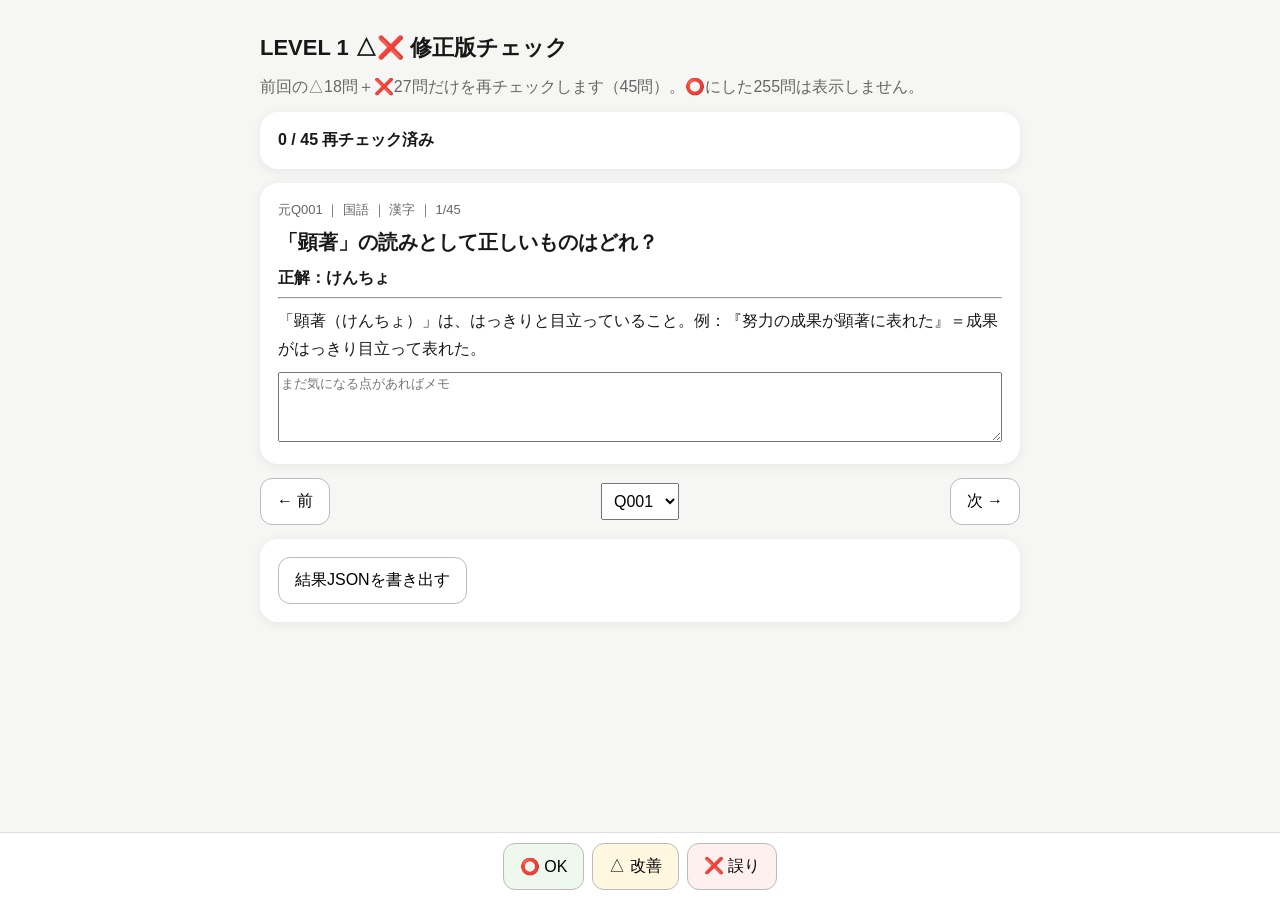
==== commit 528a4dfd: "Add files via upload" ====
--- a/review/index.html
+++ b/review/index.html
@@ -1,150 +1,20 @@
-<!doctype html>
-<html lang="ja">
-<head>
-<meta charset="utf-8">
-<meta name="viewport" content="width=device-width,initial-scale=1,viewport-fit=cover">
-<title>高校入試10問｜解説チェッカー</title>
+<!doctype html><html lang="ja"><head><meta charset="utf-8"><meta name="viewport" content="width=device-width,initial-scale=1,viewport-fit=cover"><title>LEVEL1 修正版チェッカー</title>
 <style>
-:root{--bg:#f5f5f3;--card:#fff;--text:#171717;--muted:#777;--line:#ddd;--ok:#176b3a;--tri:#a56a00;--ng:#9c2430;--dark:#202020}
-*{box-sizing:border-box} body{margin:0;background:var(--bg);color:var(--text);font-family:-apple-system,BlinkMacSystemFont,"Segoe UI","Noto Sans JP",sans-serif}
-.wrap{max-width:760px;margin:auto;padding:10px 10px 34px}
-.top{position:sticky;top:0;z-index:5;background:rgba(245,245,243,.97);padding:6px 0 8px;backdrop-filter:blur(8px)}
-.title{font-size:14px;font-weight:800;letter-spacing:.04em;margin-bottom:8px}
-.progress{display:flex;justify-content:space-between;gap:10px;font-size:13px;color:var(--muted)}
-.bar{height:7px;background:#ddd;border-radius:99px;overflow:hidden;margin-top:8px}.bar>div{height:100%;background:#333;width:0}
-.stats{display:grid;grid-template-columns:repeat(4,1fr);gap:6px;margin-top:10px}
-.stat{background:#fff;border:1px solid var(--line);border-radius:10px;padding:7px 4px;text-align:center;font-size:12px}.stat b{display:block;font-size:17px}
-.card{background:var(--card);border:1px solid var(--line);border-radius:16px;padding:18px;margin-top:10px}
-.meta{font-size:12px;color:var(--muted);font-weight:700}.q{font-size:20px;line-height:1.55;font-weight:800;margin:10px 0 14px}
-.choices{display:grid;gap:8px}.choice{padding:11px 12px;border:1px solid var(--line);border-radius:10px;line-height:1.4}.choice.correct{border:2px solid var(--ok);background:#f1f8f3}.choice .n{font-weight:800;margin-right:7px}
-.answer{margin-top:16px;padding:12px;border-left:4px solid var(--ok);background:#f6faf7}.answer small{display:block;color:var(--muted);font-weight:700;margin-bottom:3px}.answer b{font-size:18px}
-.exp{margin-top:14px}.exp h2{font-size:13px;letter-spacing:.08em;margin:0 0 7px;color:var(--muted)}.exptext{white-space:pre-wrap;line-height:1.7}
-.review{margin-top:14px;background:#fff;border:1px solid var(--line);border-radius:16px;padding:14px}
-.rate{display:grid;grid-template-columns:repeat(3,1fr);gap:7px;position:sticky;bottom:8px;z-index:4;background:#fff;padding:8px 0}.rate button{min-height:58px;border-radius:12px;border:2px solid var(--line);background:#fff;font-size:18px;font-weight:900}.rate button.sel-ok{border-color:var(--ok);color:var(--ok);background:#f1f8f3}.rate button.sel-tri{border-color:var(--tri);color:var(--tri);background:#fff8e8}.rate button.sel-ng{border-color:var(--ng);color:var(--ng);background:#fff1f2}
-.reasons{display:none;flex-wrap:wrap;gap:7px;margin-top:12px}.reasons.show{display:flex}.chip{border:1px solid #bbb;background:#fff;border-radius:999px;padding:8px 10px;font-size:13px}.chip.on{background:#222;color:#fff;border-color:#222}
-textarea{width:100%;min-height:68px;margin-top:10px;border:1px solid #bbb;border-radius:10px;padding:10px;font:inherit;font-size:16px;resize:vertical}
-.nav{display:flex;gap:8px;margin-top:12px}.nav button,.tools button{min-height:46px;border:0;border-radius:11px;padding:0 14px;font-weight:800}.prev{background:#e6e6e3}.next{background:#222;color:#fff;flex:1}.tools{display:flex;flex-wrap:wrap;gap:8px;margin-top:14px}.tools button{background:#e6e6e3}
-.jump{display:flex;gap:7px;margin-top:10px}.jump input{min-width:0;flex:1;font-size:16px;padding:10px;border:1px solid #bbb;border-radius:10px}.jump button{border:0;border-radius:10px;padding:0 14px;font-weight:800}
-.note{font-size:12px;color:var(--muted);line-height:1.5;margin-top:8px}
-@media(max-width:430px){.title{font-size:12px}.q{font-size:18px}.card{padding:14px;margin-top:6px}.review{padding:10px}.stats{gap:4px}.stat{font-size:10px;padding:5px 2px}.stat b{font-size:14px}.rate button{font-size:16px}.choice{padding:9px 10px}.answer{margin-top:12px}.exp{margin-top:11px}}
-</style>
-</head>
-<body>
-<div class="wrap">
-  <div class="top">
-    <div class="title">高校入試10問｜300問 解説チェッカー Mobile</div>
-    <div class="progress"><span id="pos"></span><span id="subject"></span></div>
-    <div class="bar"><div id="bar"></div></div>
-    <div class="stats">
-      <div class="stat">⭕ OK<b id="okN">0</b></div>
-      <div class="stat">△ 改善<b id="triN">0</b></div>
-      <div class="stat">❌ 誤り<b id="ngN">0</b></div>
-      <div class="stat">未評価<b id="noneN">300</b></div>
-    </div>
-  </div>
-
-  <section class="card">
-    <div class="meta" id="meta"></div>
-    <div class="q" id="question"></div>
-    <div class="choices" id="choices"></div>
-    <div class="answer"><small>正解</small><b id="answer"></b></div>
-    <div class="exp"><h2>POINT / 現在の解説</h2><div class="exptext" id="exp"></div></div>
-  </section>
-
-  <section class="review">
-    <div class="rate">
-      <button type="button" data-rate="ok">⭕ OK</button>
-      <button type="button" data-rate="tri">△ 改善</button>
-      <button type="button" data-rate="ng">❌ 誤り</button>
-    </div>
-    <div class="reasons" id="reasons">
-      <button class="chip" type="button" data-reason="説明不足">説明不足</button>
-      <button class="chip" type="button" data-reason="4択解説不足">4択解説不足</button>
-      <button class="chip" type="button" data-reason="途中式不足">途中式不足</button>
-      <button class="chip" type="button" data-reason="図が欲しい">図が欲しい</button>
-      <button class="chip" type="button" data-reason="内容が違う">内容が違う</button>
-      <button class="chip" type="button" data-reason="正解が怪しい">正解が怪しい</button>
-      <button class="chip" type="button" data-reason="長すぎる">長すぎる</button>
-    </div>
-    <div class="note" id="rateHint">⭕は即次へ。△・❌は理由を選んで「次へ」。</div><textarea id="comment" placeholder="コメント（任意）"></textarea>
-    <div class="nav">
-      <button class="prev" id="prev" type="button">← 前</button>
-      <button class="next" id="next" type="button">次へ →</button>
-    </div>
-    <div class="jump"><input id="jumpInput" inputmode="numeric" placeholder="問題番号 1〜300"><button id="jumpBtn" type="button">移動</button></div>
-    <div class="tools">
-      <button id="unrated" type="button">次の未評価へ</button>
-      <button id="exportJson" type="button">評価JSONを書き出す</button>
-      <button id="exportCsv" type="button">評価CSVを書き出す</button>
-      <button id="reset" type="button">評価を全消去</button>
-    </div>
-    <div class="note">評価はこのブラウザ内に自動保存されます。△・❌だけ理由を付ければOK。JSONを書き出してChatGPTに渡せば、修正対象をそのまま拾えます。</div>
-  </section>
-</div>
+body{font-family:-apple-system,BlinkMacSystemFont,"Segoe UI",sans-serif;max-width:760px;margin:auto;padding:18px 16px 120px;background:#f6f6f4;color:#181818}h1{font-size:22px}.sub{color:#666}.card{background:white;border-radius:18px;padding:18px;margin:14px 0;box-shadow:0 2px 12px #0001}.meta{font-size:13px;color:#666}.q{font-size:20px;font-weight:700;margin:10px 0}.ans{font-weight:700;margin-top:12px}.exp{line-height:1.7;white-space:pre-line}.diagram{margin:12px auto;max-width:380px}.diagram svg{width:100%;height:auto}.rate{position:fixed;left:0;right:0;bottom:0;background:#fffffff2;backdrop-filter:blur(8px);padding:10px 14px calc(10px + env(safe-area-inset-bottom));display:flex;gap:8px;justify-content:center;border-top:1px solid #ddd}button{font-size:16px;padding:12px 16px;border-radius:12px;border:1px solid #bbb;background:white}button.ok{background:#eef8ef}button.tri{background:#fff7df}button.ng{background:#fff0f0}.nav{display:flex;gap:8px;justify-content:space-between;align-items:center}select{font-size:16px;padding:8px}.done{font-weight:700}textarea{width:100%;box-sizing:border-box;min-height:70px;margin-top:10px}</style></head>
+<body><h1>LEVEL 1 △❌ 修正版チェック</h1><div class="sub">前回の△18問＋❌27問だけを再チェックします（45問）。⭕️にした255問は表示しません。</div>
+<div id="stats" class="card"></div><div id="main"></div>
+<div class="rate"><button class="ok" onclick="rate('ok')">⭕️ OK</button><button class="tri" onclick="rate('tri')">△ 改善</button><button class="ng" onclick="rate('ng')">❌ 誤り</button></div>
 <script>
-const QUESTIONS = [{"id": "q001", "subject": "国語", "unit": "漢字", "question": "「顕著」の読みとして正しいものはどれ？", "choices": ["げんちょ", "けんしょ", "けんじょ", "けんちょ"], "answer": 3, "level": 1, "explanation": "正解は「けんちょ」です。"}, {"id": "q002", "subject": "国語", "unit": "漢字", "question": "「懸命」の読みとして正しいものはどれ？", "choices": ["けんみん", "げんめい", "けんめい", "けんみょう"], "answer": 2, "level": 1, "explanation": "正解は「けんめい」です。"}, {"id": "q003", "subject": "国語", "unit": "漢字", "question": "「促進」の読みとして正しいものはどれ？", "choices": ["そくじん", "そくせん", "そっしん", "そくしん"], "answer": 3, "level": 1, "explanation": "正解は「そくしん」です。"}, {"id": "q004", "subject": "国語", "unit": "漢字", "question": "「簡潔」の読みとして正しいものはどれ？", "choices": ["かんせつ", "けんけつ", "かんけつ", "かんぜつ"], "answer": 2, "level": 1, "explanation": "正解は「かんけつ」です。"}, {"id": "q005", "subject": "国語", "unit": "漢字", "question": "「尊重」の読みとして正しいものはどれ？", "choices": ["そんじゅう", "そんしょう", "そんじょう", "そんちょう"], "answer": 3, "level": 1, "explanation": "正解は「そんちょう」です。"}, {"id": "q006", "subject": "国語", "unit": "漢字", "question": "「模索」の読みとして正しいものはどれ？", "choices": ["ぼさく", "ぼぞく", "もぞく", "もさく"], "answer": 3, "level": 1, "explanation": "正解は「もさく」です。"}, {"id": "q007", "subject": "国語", "unit": "漢字", "question": "「柔軟」の読みとして正しいものはどれ？", "choices": ["じゅうだん", "にゅうなん", "じゅうなん", "じょうなん"], "answer": 2, "level": 1, "explanation": "正解は「じゅうなん」です。"}, {"id": "q008", "subject": "国語", "unit": "漢字", "question": "「貢献」の読みとして正しいものはどれ？", "choices": ["こうこん", "こうげん", "こうけん", "くけん"], "answer": 2, "level": 1, "explanation": "正解は「こうけん」です。"}, {"id": "q009", "subject": "国語", "unit": "漢字", "question": "「把握」の読みとして正しいものはどれ？", "choices": ["はあく", "はにぎ", "ばあく", "ばにぎ"], "answer": 0, "level": 1, "explanation": "正解は「はあく」です。"}, {"id": "q010", "subject": "国語", "unit": "漢字", "question": "「端的」の読みとして正しいものはどれ？", "choices": ["たんでき", "はたてき", "たんてき", "はしてき"], "answer": 2, "level": 1, "explanation": "正解は「たんてき」です。"}, {"id": "q011", "subject": "国語", "unit": "漢字", "question": "「憂慮」の読みとして正しいものはどれ？", "choices": ["うりょ", "ゆりょ", "ゆうろ", "ゆうりょ"], "answer": 3, "level": 1, "explanation": "正解は「ゆうりょ」です。"}, {"id": "q012", "subject": "国語", "unit": "漢字", "question": "「遂行」の読みとして正しいものはどれ？", "choices": ["すいぎょう", "ずいこう", "ついこう", "すいこう"], "answer": 3, "level": 1, "explanation": "正解は「すいこう」です。"}, {"id": "q013", "subject": "国語", "unit": "漢字", "question": "「吟味」の読みとして正しいものはどれ？", "choices": ["こんみ", "きんみ", "ぎんみ", "ぎんび"], "answer": 2, "level": 1, "explanation": "正解は「ぎんみ」です。"}, {"id": "q014", "subject": "国語", "unit": "漢字", "question": "「精緻」の読みとして正しいものはどれ？", "choices": ["しょうち", "せいし", "せいじ", "せいち"], "answer": 3, "level": 1, "explanation": "正解は「せいち」です。"}, {"id": "q015", "subject": "国語", "unit": "漢字", "question": "「踏襲」の読みとして正しいものはどれ？", "choices": ["とうしゅう", "ふしゅう", "どうしゅう", "とうしゅ"], "answer": 0, "level": 1, "explanation": "正解は「とうしゅう」です。"}, {"id": "q016", "subject": "国語", "unit": "漢字", "question": "次のカタカナを漢字に直したとき正しいものは？「意見がタイリツする」", "choices": ["帯立", "対立", "体立", "対率"], "answer": 1, "level": 1, "explanation": "正解は「対立」です。"}, {"id": "q017", "subject": "国語", "unit": "漢字", "question": "次のカタカナを漢字に直したとき正しいものは？「責任をスイコウする」", "choices": ["推行", "粋行", "追行", "遂行"], "answer": 3, "level": 1, "explanation": "正解は「遂行」です。"}, {"id": "q018", "subject": "国語", "unit": "漢字", "question": "次のカタカナを漢字に直したとき正しいものは？「資料をセイサする」", "choices": ["清査", "精差", "精査", "正査"], "answer": 2, "level": 1, "explanation": "正解は「精査」です。"}, {"id": "q019", "subject": "国語", "unit": "漢字", "question": "次のカタカナを漢字に直したとき正しいものは？「関係をチョウセイする」", "choices": ["徴整", "長整", "調正", "調整"], "answer": 3, "level": 1, "explanation": "正解は「調整」です。"}, {"id": "q020", "subject": "国語", "unit": "漢字", "question": "次のカタカナを漢字に直したとき正しいものは？「問題をカイケツする」", "choices": ["解決", "改決", "解結", "回決"], "answer": 0, "level": 1, "explanation": "正解は「解決」です。"}, {"id": "q021", "subject": "国語", "unit": "漢字", "question": "次のカタカナを漢字に直したとき正しいものは？「計画をジッシする」", "choices": ["実施", "実試", "実使", "実志"], "answer": 0, "level": 1, "explanation": "正解は「実施」です。"}, {"id": "q022", "subject": "国語", "unit": "漢字", "question": "次のカタカナを漢字に直したとき正しいものは？「成果をハッキする」", "choices": ["発揮", "発気", "発起", "発輝"], "answer": 0, "level": 1, "explanation": "正解は「発揮」です。"}, {"id": "q023", "subject": "国語", "unit": "漢字", "question": "次のカタカナを漢字に直したとき正しいものは？「状況をハアクする」", "choices": ["波握", "把確", "破握", "把握"], "answer": 3, "level": 1, "explanation": "正解は「把握」です。"}, {"id": "q024", "subject": "国語", "unit": "漢字", "question": "次のカタカナを漢字に直したとき正しいものは？「意見をソンチョウする」", "choices": ["尊長", "存重", "尊重", "損重"], "answer": 2, "level": 1, "explanation": "正解は「尊重」です。"}, {"id": "q025", "subject": "国語", "unit": "漢字", "question": "次のカタカナを漢字に直したとき正しいものは？「考えをカンケツに述べる」", "choices": ["完潔", "簡潔", "簡決", "間潔"], "answer": 1, "level": 1, "explanation": "正解は「簡潔」です。"}, {"id": "q026", "subject": "国語", "unit": "語句", "question": "「試行錯誤」の意味として最も適切なものは？", "choices": ["一度で正解を出すこと", "結果を予想しないこと", "何度も試し、失敗しながら解決法を探すこと", "他人に任せること"], "answer": 2, "level": 1, "explanation": "試行錯誤は、いろいろな方法を試し、失敗もしながら正しい方法に近づくこと。", "choiceNotes": ["「一度で正解」は試行錯誤ではない。", "結果を考えない、という意味ではない。", "何度も試して改善すること。", "人任せにする意味ではない。"], "memoryTip": "「試行＝試す」「錯誤＝間違い」。試して、間違えて、直す。"}, {"id": "q027", "subject": "国語", "unit": "語句", "question": "「臨機応変」の意味として最も適切なものは？", "choices": ["人の意見を無視すること", "準備をせず行動すること", "決めた方法だけを守ること", "状況に応じて適切に対応すること"], "answer": 3, "level": 1, "explanation": "臨機応変は、その場の状況に合わせて適切な対応を変えること。", "choiceNotes": ["人の意見を無視する意味ではない。", "準備しないことではない。", "方法を固定することの反対。", "状況に応じて柔軟に対応すること。"], "memoryTip": "「機に臨み、変に応ず」＝その時その場に合わせる。"}, {"id": "q028", "subject": "国語", "unit": "語句", "question": "「異口同音」の意味として最も適切なものは？", "choices": ["別々の意見を言うこと", "一人で話し続けること", "多くの人が同じことを言うこと", "声を出さないこと"], "answer": 2, "level": 1, "explanation": "異口同音は、多くの人が口をそろえて同じことを言うこと。", "choiceNotes": ["意見がばらばら、ではない。", "一人で話し続ける意味ではない。", "別の口から同じ音＝みんな同じ意見。", "沈黙する意味ではない。"], "memoryTip": "「異なる口」でも「同じ音」。"}, {"id": "q029", "subject": "国語", "unit": "語句", "question": "「温故知新」の意味として最も適切なものは？", "choices": ["知識を使わないこと", "新しいことだけを重視すること", "昔のことを学び、新しい知識や道理を得ること", "古い考えを捨てること"], "answer": 2, "level": 1, "explanation": "温故知新は、昔のことを学び直し、そこから新しい知識や考えを得ること。", "choiceNotes": ["知識を使わない意味ではない。", "新しいものだけを見るのではない。", "昔をたずねて新しきを知る。", "古い考えを全部捨てる意味ではない。"], "memoryTip": "温故＝古きをたずねる、知新＝新しきを知る。"}, {"id": "q030", "subject": "国語", "unit": "語句", "question": "「切磋琢磨」の意味として最も適切なものは？", "choices": ["互いに励まし合い、学問や技術を高めること", "一人で競争を避けること", "相手を批判すること", "学習を途中でやめること"], "answer": 0, "level": 1, "explanation": "切磋琢磨は、仲間どうしで励まし合い、競い合って学問や技術を高めること。", "choiceNotes": ["互いに高め合うこと。", "競争を避ける意味ではない。", "相手を批判することが目的ではない。", "途中でやめる意味ではない。"], "memoryTip": "友達と切磋琢磨する＝互いに成長する。"}, {"id": "q031", "subject": "国語", "unit": "語句", "question": "「一長一短」の意味として最も適切なものは？", "choices": ["短所しかないこと", "長所も短所もあること", "差がまったくないこと", "長所しかないこと"], "answer": 1, "level": 1, "explanation": "一長一短は、長所もあれば短所もあること。", "choiceNotes": ["短所だけではない。", "長所と短所の両方がある。", "差がない、という意味ではない。", "長所だけではない。"], "memoryTip": "一つの長所、一つの短所、と覚える。"}, {"id": "q032", "subject": "国語", "unit": "語句", "question": "「本末転倒」の意味として最も適切なものは？", "choices": ["大切なこととそうでないことを取り違えること", "最後までやり遂げること", "基本を守ること", "順序よく進めること"], "answer": 0, "level": 1, "explanation": "本末転倒は、大切なことと枝葉のことを取り違えてしまうこと。", "choiceNotes": ["本来の目的と手段などを逆にすること。", "やり遂げる意味ではない。", "基本を守る意味ではない。", "順序よく進む意味ではない。"], "memoryTip": "「本＝大事」「末＝枝葉」が転倒する。"}, {"id": "q033", "subject": "国語", "unit": "語句", "question": "「電光石火」の意味として最も適切なものは？", "choices": ["行動が非常にすばやいこと", "考えが深いこと", "時間がかかること", "静かに待つこと"], "answer": 0, "level": 1, "explanation": "電光石火は、稲妻や火花のように行動が非常にすばやいこと。", "choiceNotes": ["非常にすばやいこと。", "深く考える意味ではない。", "時間がかかることの反対。", "静かに待つ意味ではない。"], "memoryTip": "電光＝稲妻、石火＝火打ち石の火花。どちらも一瞬。"}, {"id": "q034", "subject": "国語", "unit": "語句", "question": "「付和雷同」の意味として最も適切なものは？", "choices": ["根拠を示して反論すること", "協力して作業すること", "自分の考えなく他人の意見に同調すること", "自分の信念を貫くこと"], "answer": 2, "level": 1, "explanation": "付和雷同は、自分の考えを持たず、むやみに他人の意見に合わせること。", "choiceNotes": ["根拠を示して反論するのとは違う。", "協力そのものを表す語ではない。", "自分の考えなく周囲に同調すること。", "信念を貫くことの反対。"], "memoryTip": "「みんなが言うから自分も」になっていないかで判断。"}, {"id": "q035", "subject": "国語", "unit": "語句", "question": "「大同小異」の意味として最も適切なものは？", "choices": ["まったく逆であること", "一部だけ同じこと", "細かな違いはあっても大体は同じこと", "比較できないこと"], "answer": 2, "level": 1, "explanation": "大同小異は、細かな違いはあるが、大体は同じであること。", "choiceNotes": ["正反対という意味ではない。", "一部だけ同じ、よりも全体として似ている。", "大きくは同じで、小さな違いがある。", "比較不能という意味ではない。"], "memoryTip": "大きく同じ、小さく異なる。"}, {"id": "q036", "subject": "国語", "unit": "文法", "question": "「静かな町」の「静かな」の品詞は？", "choices": ["形容詞", "副詞", "連体詞", "形容動詞"], "answer": 3, "level": 1, "explanation": "「静かな」は「静かだ」が名詞「町」を修飾した形。形容動詞は「〜だ」で言い切れる。", "choiceNotes": ["形容詞は「美しい」など、基本形が「い」で終わる。", "副詞は主に動詞・形容詞などを修飾する。", "連体詞は「この・大きな」など、活用しない。", "「静かだ」→形容動詞。"], "memoryTip": "「〜だ」で言い切れるかを見る。静かだ・元気だ。"}, {"id": "q037", "subject": "国語", "unit": "文法", "question": "「とても速く走る」の「とても」の品詞は？", "choices": ["形容詞", "副詞", "連体詞", "接続詞"], "answer": 1, "level": 1, "explanation": "「とても」は「速く」を詳しくしている。副詞は動詞・形容詞・形容動詞などを修飾する。", "choiceNotes": ["形容詞は「美しい・速い」など。", "「とても」は副詞。", "連体詞は名詞を直接修飾する。", "接続詞は文と文をつなぐ。"], "memoryTip": "「とても・かなり・ゆっくり」は副詞の代表。"}, {"id": "q038", "subject": "国語", "unit": "文法", "question": "「しかし、雨はやまなかった」の「しかし」の品詞は？", "choices": ["接続詞", "感動詞", "副詞", "助詞"], "answer": 0, "level": 1, "explanation": "「しかし」は前の内容と反対・対立する内容をつなぐ接続詞。", "choiceNotes": ["「しかし」は接続詞。", "感動詞は「ああ・はい」など。", "副詞は動作や状態を詳しくする。", "助詞は語と語の関係を示す。"], "memoryTip": "しかし・だが＝逆接の接続詞。"}, {"id": "q039", "subject": "国語", "unit": "文法", "question": "「この本」の「この」の品詞は？", "choices": ["形容詞", "連体詞", "助動詞", "副詞"], "answer": 1, "level": 1, "explanation": "「この」は名詞「本」を直接修飾する連体詞。活用しない。", "choiceNotes": ["形容詞は「美しい」など。", "「この・その・あの・どの」は連体詞。", "助動詞は用言などに付いて意味を添える。", "副詞は主に用言を修飾する。"], "memoryTip": "「この・その・あの・どの」＝連体詞。"}, {"id": "q040", "subject": "国語", "unit": "文法", "question": "「私は学校へ行く」の「へ」の品詞は？", "choices": ["副詞", "助動詞", "接続詞", "助詞"], "answer": 3, "level": 1, "explanation": "「へ」は「学校」と「行く」の関係を示す助詞。方向を表している。", "choiceNotes": ["副詞ではない。", "助動詞ではない。", "接続詞ではない。", "「へ」は助詞。"], "memoryTip": "「学校へ」「東京に」の「へ・に」は助詞。"}, {"id": "q041", "subject": "国語", "unit": "文法", "question": "「行かない」の「ない」の品詞は？", "choices": ["副詞", "助詞", "助動詞", "形容詞"], "answer": 2, "level": 1, "explanation": "「行かない」の「ない」は、動詞「行く」に付いて打消しを表す助動詞。", "choiceNotes": ["副詞ではない。", "助詞ではない。", "打消しの助動詞「ない」。", "単独の形容詞「ない」と区別する。"], "memoryTip": "「行かない・食べない」のように動詞に付く「ない」は助動詞。"}, {"id": "q042", "subject": "国語", "unit": "文法", "question": "「美しい花」の「美しい」の品詞は？", "choices": ["連体詞", "形容動詞", "形容詞", "副詞"], "answer": 2, "level": 1, "explanation": "「美しい」は「い」で言い切ることができ、名詞「花」を修飾している形容詞。", "choiceNotes": ["連体詞ではない。", "形容動詞なら「静かだ」のように「だ」で言い切る。", "「美しい」は形容詞。", "副詞ではない。"], "memoryTip": "「〜い」で言い切れる語はまず形容詞を疑う。"}, {"id": "q043", "subject": "国語", "unit": "文法", "question": "「走れば」の活用形は？", "choices": ["終止形", "未然形", "連用形", "仮定形"], "answer": 3, "level": 1, "explanation": "「走れば」の「走れ」は、後ろに「ば」が続く仮定形。", "choiceNotes": ["終止形は「走る」。", "未然形は「走ら」。", "連用形は「走り」。", "「走れば」→仮定形「走れ」。"], "memoryTip": "「〜れば」の直前は仮定形。"}, {"id": "q044", "subject": "国語", "unit": "文法", "question": "「読んだ」の「読ん」の活用形は？", "choices": ["命令形", "連用形", "終止形", "未然形"], "answer": 1, "level": 1, "explanation": "「読んだ」は「読む」→「読み」ではなく、音便で「読ん」となった連用形に助動詞「だ」が付いた形。", "choiceNotes": ["命令形は「読め」。", "「読ん」は連用形。", "終止形は「読む」。", "未然形は「読ま」。"], "memoryTip": "「〜た／〜だ」が付く直前は連用形になることが多い。"}, {"id": "q045", "subject": "国語", "unit": "文法", "question": "「書こう」の「書こ」の活用形は？", "choices": ["連用形", "未然形", "命令形", "仮定形"], "answer": 1, "level": 1, "explanation": "「書こう」は、未然形「書こ」に意志・勧誘の助動詞「う」が付いた形。", "choiceNotes": ["連用形は「書き」。", "「書こ」は未然形。", "命令形は「書け」。", "仮定形も「書け」。"], "memoryTip": "「〜う／〜よう」の直前は未然形。"}, {"id": "q046", "subject": "国語", "unit": "文学・表現", "question": "俳句の基本的な音数は？", "choices": ["7・7・5", "5・7・5", "5・5・7", "5・7・5・7・7"], "answer": 1, "level": 1, "explanation": "俳句の基本は5・7・5の17音。季語を入れるのが基本。", "choiceNotes": ["7・7・5ではない。", "俳句は5・7・5。", "5・5・7ではない。", "5・7・5・7・7は短歌。"], "memoryTip": "俳句＝17音、短歌＝31音。"}, {"id": "q047", "subject": "国語", "unit": "文学・表現", "question": "短歌の基本的な音数は？", "choices": ["5・5・7・7", "5・7・5", "7・5・7・5", "5・7・5・7・7"], "answer": 3, "level": 1, "explanation": "短歌の基本は5・7・5・7・7の31音。", "choiceNotes": ["5・5・7・7ではない。", "5・7・5は俳句。", "7・5・7・5ではない。", "短歌は5・7・5・7・7。"], "memoryTip": "「5・7・5」までが上の句、「7・7」が下の句。"}, {"id": "q048", "subject": "国語", "unit": "文学・表現", "question": "俳句で季節を表す言葉を何という？", "choices": ["枕詞", "係り結び", "季語", "序詞"], "answer": 2, "level": 1, "explanation": "俳句で季節を表す言葉を季語という。例：桜＝春、蝉＝夏、紅葉＝秋、雪＝冬。", "choiceNotes": ["枕詞は和歌などで特定の語にかかる言葉。", "係り結びは古文の文法。", "季節を示す語＝季語。", "序詞は和歌などで特定の語を導く表現。"], "memoryTip": "季語を見つけると、情景や季節を読み取りやすい。"}, {"id": "q049", "subject": "国語", "unit": "文学・表現", "question": "「古池や 蛙飛びこむ 水の音」の作者は？", "choices": ["正岡子規", "松尾芭蕉", "与謝蕪村", "小林一茶"], "answer": 1, "level": 1, "explanation": "「古池や 蛙飛びこむ 水の音」は松尾芭蕉の代表的な俳句。", "choiceNotes": ["正岡子規は近代俳句を革新した人物。", "松尾芭蕉が正解。", "与謝蕪村も江戸時代の俳人。", "小林一茶も江戸時代の俳人。"], "memoryTip": "芭蕉＝「古池や」「夏草や」など。"}, {"id": "q050", "subject": "国語", "unit": "文学・表現", "question": "物語で出来事を語る人を何という？", "choices": ["作者", "読者", "主人公", "語り手"], "answer": 3, "level": 1, "explanation": "物語の中で出来事を語っている存在を「語り手」という。作者本人と同じとは限らない。", "choiceNotes": ["作者は作品を書いた人。", "読者は作品を読む人。", "主人公は物語の中心人物。", "出来事を語る存在＝語り手。"], "memoryTip": "「誰の目線で語られているか」を考える。"}, {"id": "q051", "subject": "国語", "unit": "文学・表現", "question": "比喩のうち「〜のようだ」を使う表現は？", "choices": ["倒置法", "隠喩", "擬人法", "直喩"], "answer": 3, "level": 1, "explanation": "「〜のようだ」「〜みたいだ」など、たとえることを明示する比喩を直喩という。", "choiceNotes": ["倒置法は語順を入れ替えて強調する。", "隠喩は「〜のようだ」を使わず直接たとえる。", "擬人法は人でないものを人のように表す。", "「〜のようだ」を使う＝直喩。"], "memoryTip": "直喩＝たとえを直接示す。隠喩＝「彼は太陽だ」のように言い切る。"}, {"id": "q052", "subject": "国語", "unit": "文学・表現", "question": "人でないものを人のように表す表現技法は？", "choices": ["反復法", "対句", "体言止め", "擬人法"], "answer": 3, "level": 1, "explanation": "人でないものを、人がするように表現するのが擬人法。例「風がささやく」。", "choiceNotes": ["反復法は同じ語句を繰り返す。", "対句は似た形の表現を並べる。", "体言止めは文末を名詞で止める。", "人でないものを人のように＝擬人法。"], "memoryTip": "「本当に人がする動作か？」を見る。"}, {"id": "q053", "subject": "国語", "unit": "文学・表現", "question": "文末を名詞で終える表現技法は？", "choices": ["体言止め", "反語", "省略法", "倒置法"], "answer": 0, "level": 1, "explanation": "文末を名詞（体言）で止め、余韻や強い印象を残す表現が体言止め。", "choiceNotes": ["「静かな夜。」のように名詞で終える。", "反語は疑問形で強く主張する。", "省略法は言葉をあえて省く。", "倒置法は通常の語順を逆にする。"], "memoryTip": "体言＝名詞。名詞で止めるから体言止め。"}, {"id": "q054", "subject": "国語", "unit": "文学・表現", "question": "同じ語句を繰り返して印象を強める表現は？", "choices": ["反復法", "比喩", "省略", "対句"], "answer": 0, "level": 1, "explanation": "同じ語句を繰り返して、意味やリズム、印象を強めるのが反復法。", "choiceNotes": ["同じ語句を繰り返す＝反復法。", "比喩は別のものにたとえる。", "省略は言葉をあえて省く。", "対句は対応する形の語句を並べる。"], "memoryTip": "「何度も同じ言葉が出る」なら反復法を疑う。"}, {"id": "q055", "subject": "国語", "unit": "文学・表現", "question": "「本当にそれでよいのだろうか」のように疑問形で強く訴える表現は？", "choices": ["対句", "反語", "擬音語", "倒置法"], "answer": 1, "level": 1, "explanation": "反語は、疑問の形を使いながら、実際には反対の内容を強く言い切る表現。例「誰がそんなことを信じるだろうか」＝誰も信じない。", "choiceNotes": ["対句：対応する形の表現を並べる。", "反語：疑問形で反対の意味を強く主張する。", "擬音語：「ザーザー」「ドンドン」など音を表す語。", "倒置法：通常の語順を入れ替えて強調する。"], "memoryTip": "疑問形なのに答えを求めていないときは反語を疑う。"}, {"id": "q056", "subject": "国語", "unit": "語句", "question": "「客観的」の意味は？", "choices": ["個人的な感情を交えず、事実に即して見るさま", "細部を無視するさま", "自分の好みだけで判断するさま", "将来を楽観するさま"], "answer": 0, "level": 1, "explanation": "客観的とは、自分の感情や好みに偏らず、事実や根拠に基づいて見ること。", "choiceNotes": ["事実に即して見る＝客観的。", "細部を無視する意味ではない。", "自分の好み中心は主観的。", "将来を明るく考えるのは楽観的。"], "memoryTip": "客観⇔主観を対で覚える。"}, {"id": "q057", "subject": "国語", "unit": "語句", "question": "「抽象的」の反対に近い語は？", "choices": ["具体的", "一般的", "間接的", "消極的"], "answer": 0, "level": 1, "explanation": "抽象的の反対は具体的。抽象は共通点をまとめ、具体は実際の例や内容をはっきり示す。", "choiceNotes": ["具体的が反対語。", "一般的は反対語ではない。", "間接的も別の対立軸。", "消極的も別の意味。"], "memoryTip": "抽象⇔具体。"}, {"id": "q058", "subject": "国語", "unit": "語句", "question": "「必然」の反対に近い語は？", "choices": ["当然", "自然", "突然", "偶然"], "answer": 3, "level": 1, "explanation": "必然は「そうなることが避けられないこと」。反対は偶然。", "choiceNotes": ["当然は必然に近い。", "自然は反対語ではない。", "突然は時間的な急さ。", "偶然＝たまたま起こること。"], "memoryTip": "必然⇔偶然。"}, {"id": "q059", "subject": "国語", "unit": "語句", "question": "「簡潔」の意味は？", "choices": ["内容が曖昧なこと", "感情的であること", "説明が長いこと", "短く要点がまとまっていること"], "answer": 3, "level": 1, "explanation": "簡潔とは、短く、しかも要点がよくまとまっていること。", "choiceNotes": ["曖昧という意味ではない。", "感情的という意味ではない。", "長いことの反対。", "短く要点がまとまる＝簡潔。"], "memoryTip": "「簡潔に述べよ」＝短く、要点を落とさず。"}, {"id": "q060", "subject": "国語", "unit": "語句", "question": "「推敲」とは？", "choices": ["資料を集めること", "文章を何度も練り直すこと", "声に出して読むこと", "文章を暗記すること"], "answer": 1, "level": 1, "explanation": "推敲とは、よりよい文章になるよう、言葉や表現を何度も考え直して直すこと。", "choiceNotes": ["資料集めそのものではない。", "文章を練り直す＝推敲。", "音読だけを指す語ではない。", "暗記する意味ではない。"], "memoryTip": "作文のあとに語句や文を直す作業＝推敲。"}, {"id": "q061", "subject": "数学", "unit": "数と式", "question": "(-3)+8", "choices": ["-5", "11", "-11", "5"], "answer": 3, "level": 1, "explanation": "正負の数の加法。(-3)+8 = 8-3 = 5。符号が違うときは絶対値の差を求め、大きい方の符号を付ける。"}, {"id": "q062", "subject": "数学", "unit": "数と式", "question": "7-(-4)", "choices": ["-3", "-11", "11", "3"], "answer": 2, "level": 1, "explanation": "7-(-4) = 7+4 = 11。負の数を引くことは、その正の数を足すことと同じ。"}, {"id": "q063", "subject": "数学", "unit": "数と式", "question": "(-6)×4", "choices": ["24", "10", "-24", "-10"], "answer": 2, "level": 1, "explanation": "(-6)×4 = -24。負×正は負、6×4=24。"}, {"id": "q064", "subject": "数学", "unit": "数と式", "question": "(-20)÷(-5)", "choices": ["4", "-4", "-15", "15"], "answer": 0, "level": 1, "explanation": "(-20)÷(-5) = 4。負÷負は正、20÷5=4。"}, {"id": "q065", "subject": "数学", "unit": "数と式", "question": "3/4 + 1/2", "choices": ["7/8", "5/4", "1/4", "4/6"], "answer": 1, "level": 1, "explanation": "3/4 + 1/2 = 3/4 + 2/4 = 5/4。分母を4にそろえてから分子を足す。"}, {"id": "q066", "subject": "数学", "unit": "数と式", "question": "5/6 - 1/3", "choices": ["2/3", "4/3", "1/2", "1/3"], "answer": 2, "level": 1, "explanation": "5/6 - 1/3 = 5/6 - 2/6 = 3/6 = 1/2。通分して最後に約分する。"}, {"id": "q067", "subject": "数学", "unit": "数と式", "question": "2^3×2^2", "choices": ["16", "64", "32", "10"], "answer": 2, "level": 1, "explanation": "2³×2² = 2^(3+2) = 2⁵ = 32。同じ底の累乗の積では指数を足す。"}, {"id": "q068", "subject": "数学", "unit": "数と式", "question": "√49", "choices": ["49", "±7", "14", "7"], "answer": 3, "level": 1, "explanation": "√49は「2乗すると49になる正の数」なので7。√49=7。±7は方程式 x²=49 の解。", "memoryTip": "√a は0以上の値。±が付くのは「x²=aの解」を求めるとき。"}, {"id": "q069", "subject": "数学", "unit": "数と式", "question": "√12を簡単にすると？", "choices": ["2√3", "6√2", "3√2", "4√3"], "answer": 0, "level": 1, "explanation": "√12 = √(4×3) = √4×√3 = 2√3。平方数4を根号の外に出す。", "memoryTip": "√の中から 4,9,16,25… の平方数を探す。"}, {"id": "q070", "subject": "数学", "unit": "数と式", "question": "(x+3)(x-3)", "choices": ["x²+9", "x²-9", "x²-6x+9", "x²+6x+9"], "answer": 1, "level": 1, "explanation": "(x+3)(x-3)=x²-3x+3x-9=x²-9。「(a+b)(a-b)=a²-b²」の公式。"}, {"id": "q071", "subject": "数学", "unit": "数と式", "question": "(x+2)²", "choices": ["x²+2x+4", "x²+4", "x²-4x+4", "x²+4x+4"], "answer": 3, "level": 1, "explanation": "(x+2)²=(x+2)(x+2)=x²+2x+2x+4=x²+4x+4。"}, {"id": "q072", "subject": "数学", "unit": "数と式", "question": "x²+5x+6を因数分解すると？", "choices": ["(x-2)(x-3)", "(x-1)(x-6)", "(x+2)(x+3)", "(x+1)(x+6)"], "answer": 2, "level": 1, "explanation": "x²+5x+6。積が6、和が5になる2数は2と3。よって (x+2)(x+3)。"}, {"id": "q073", "subject": "数学", "unit": "数と式", "question": "2a+3a-4", "choices": ["6a-4", "a-4", "5a-4", "5a+4"], "answer": 2, "level": 1, "explanation": "2a+3a-4=(2+3)a-4=5a-4。同じ文字・同じ次数の項だけをまとめる。"}, {"id": "q074", "subject": "数学", "unit": "数と式", "question": "3(x-2)+2x", "choices": ["x-6", "5x-6", "6x-6", "5x-2"], "answer": 1, "level": 1, "explanation": "3(x-2)+2x=3x-6+2x=5x-6。まず分配法則でかっこを外す。"}, {"id": "q075", "subject": "数学", "unit": "数と式", "question": "0.25を分数で表すと？", "choices": ["1/25", "1/4", "1/2", "1/5"], "answer": 1, "level": 1, "explanation": "0.25=25/100=1/4。小数第2位までなら100分の整数にして約分。"}, {"id": "q076", "subject": "数学", "unit": "方程式", "question": "2x=6 の解は？", "choices": ["2", "-3", "4", "3"], "answer": 3, "level": 1, "explanation": "2x=6\nx=6÷2\nx=3。両辺をxの係数2で割る。", "memoryTip": "式を1行ずつ変形して、どこで何をしたか確認する。"}, {"id": "q077", "subject": "数学", "unit": "方程式", "question": "3x=12 の解は？", "choices": ["5", "-4", "3", "4"], "answer": 3, "level": 1, "explanation": "3x=12\nx=12÷3\nx=4。", "memoryTip": "式を1行ずつ変形して、どこで何をしたか確認する。"}, {"id": "q078", "subject": "数学", "unit": "方程式", "question": "5x=20 の解は？", "choices": ["5", "3", "-4", "4"], "answer": 3, "level": 1, "explanation": "5x=20\nx=20÷5\nx=4。", "memoryTip": "式を1行ずつ変形して、どこで何をしたか確認する。"}, {"id": "q079", "subject": "数学", "unit": "方程式", "question": "4x=-8 の解は？", "choices": ["-2", "-3", "-1", "2"], "answer": 0, "level": 1, "explanation": "4x=-8\nx=-8÷4\nx=-2。正の数で割っても負の符号はそのまま。", "memoryTip": "式を1行ずつ変形して、どこで何をしたか確認する。"}, {"id": "q080", "subject": "数学", "unit": "方程式", "question": "7x=21 の解は？", "choices": ["2", "3", "-3", "4"], "answer": 1, "level": 1, "explanation": "7x=21\nx=21÷7\nx=3。", "memoryTip": "式を1行ずつ変形して、どこで何をしたか確認する。"}, {"id": "q081", "subject": "数学", "unit": "方程式・関数", "question": "x+5=12", "choices": ["-7", "7", "5", "17"], "answer": 1, "level": 1, "explanation": "x+5=12\nx=12-5\nx=7。+5を右辺へ移項すると-5になる。", "memoryTip": "式を1行ずつ変形して、どこで何をしたか確認する。"}, {"id": "q082", "subject": "数学", "unit": "方程式・関数", "question": "3x-4=11", "choices": ["5", "7", "3", "15"], "answer": 0, "level": 1, "explanation": "3x-4=11\n3x=11+4\n3x=15\nx=5。", "memoryTip": "式を1行ずつ変形して、どこで何をしたか確認する。"}, {"id": "q083", "subject": "数学", "unit": "方程式・関数", "question": "2(x+3)=14", "choices": ["4", "8", "5", "7"], "answer": 0, "level": 1, "explanation": "2(x+3)=14\nx+3=7\nx=4。最初に両辺を2で割ると計算しやすい。", "memoryTip": "式を1行ずつ変形して、どこで何をしたか確認する。"}, {"id": "q084", "subject": "数学", "unit": "方程式・関数", "question": "5x+2=2x+14", "choices": ["6", "12", "4", "3"], "answer": 2, "level": 1, "explanation": "5x+2=2x+14\n5x-2x=14-2\n3x=12\nx=4。xの項を左、数字を右に集める。", "choiceNotes": ["x=6：移項後の計算を確認しよう。", "x=12：3x=12の段階で止めない。", "x=4：3x=12の両辺を3で割る。", "x=3：12÷3を正しく計算する。"], "memoryTip": "方程式は「文字を片側、数を反対側」に集めて整理する。"}, {"id": "q085", "subject": "数学", "unit": "方程式・関数", "question": "x/3+2=5", "choices": ["21", "7", "9", "1"], "answer": 2, "level": 1, "explanation": "x/3+2=5\nx/3=3\nx=9。+2を移項し、最後に両辺を3倍する。", "memoryTip": "式を1行ずつ変形して、どこで何をしたか確認する。"}, {"id": "q086", "subject": "数学", "unit": "方程式・関数", "question": "x+y=7, x-y=1 のときxは？", "choices": ["3", "8", "4", "6"], "answer": 2, "level": 1, "explanation": "x+y=7\nx-y=1\n2式を足すと 2x=8\nx=4。yと-yが消えるので加減法が使える。", "memoryTip": "式を1行ずつ変形して、どこで何をしたか確認する。"}, {"id": "q087", "subject": "数学", "unit": "方程式・関数", "question": "2x+y=8, x-y=1 のときxは？", "choices": ["2", "3", "4", "5"], "answer": 1, "level": 1, "explanation": "2x+y=8\nx-y=1\n2式を足すと 3x=9\nx=3。", "memoryTip": "式を1行ずつ変形して、どこで何をしたか確認する。"}, {"id": "q088", "subject": "数学", "unit": "方程式・関数", "question": "y=2x+1でx=3のときyは？", "choices": ["5", "8", "6", "7"], "answer": 3, "level": 1, "explanation": "y=2x+1 に x=3 を代入。\ny=2×3+1=6+1=7。", "memoryTip": "式を1行ずつ変形して、どこで何をしたか確認する。"}, {"id": "q089", "subject": "数学", "unit": "方程式・関数", "question": "y=-x+4でx=6のときyは？", "choices": ["-10", "10", "-2", "2"], "answer": 2, "level": 1, "explanation": "y=-x+4 に x=6 を代入。\ny=-6+4=-2。", "memoryTip": "式を1行ずつ変形して、どこで何をしたか確認する。"}, {"id": "q090", "subject": "数学", "unit": "方程式・関数", "question": "y=3xでy=15のときxは？", "choices": ["12", "5", "45", "3"], "answer": 1, "level": 1, "explanation": "y=3x、y=15なので 15=3x。\nx=15÷3=5。", "memoryTip": "式を1行ずつ変形して、どこで何をしたか確認する。"}, {"id": "q091", "subject": "数学", "unit": "関数・図形・資料", "question": "比例 y=4x の比例定数は？", "choices": ["1/4", "4", "y", "x"], "answer": 1, "level": 1, "explanation": "比例は y=ax の形で、aが比例定数。y=4x では a=4。"}, {"id": "q092", "subject": "数学", "unit": "関数・図形・資料", "question": "反比例 y=12/x でx=3のときyは？", "choices": ["36", "15", "9", "4"], "answer": 3, "level": 1, "explanation": "y=12/x に x=3 を代入。y=12÷3=4。反比例では x×y が一定になる。"}, {"id": "q093", "subject": "数学", "unit": "関数・図形・資料", "question": "一次関数 y=2x-5 の傾きは？", "choices": ["-2", "-5", "2", "5"], "answer": 2, "level": 1, "explanation": "一次関数 y=ax+b の a が傾き。y=2x-5 では傾きは2。"}, {"id": "q094", "subject": "数学", "unit": "関数・図形・資料", "question": "一次関数 y=-3x+4 の切片は？", "choices": ["4", "3", "-4", "-3"], "answer": 0, "level": 1, "explanation": "一次関数 y=ax+b の b が切片。y=-3x+4 では切片は4。"}, {"id": "q095", "subject": "数学", "unit": "関数・図形・資料", "question": "直線 y=2x+1 と平行な直線の傾きは？", "choices": ["2", "1/2", "1", "-2"], "answer": 0, "level": 1, "explanation": "平行な2直線は傾きが等しい。y=2x+1 の傾きは2なので、平行な直線も傾き2。"}, {"id": "q096", "subject": "数学", "unit": "関数・図形・資料", "question": "三角形の内角の和は？", "choices": ["270°", "180°", "90°", "360°"], "answer": 1, "level": 1, "explanation": "三角形の内角の和は180°。どんな形の三角形でも同じ。"}, {"id": "q097", "subject": "数学", "unit": "関数・図形・資料", "question": "四角形の内角の和は？", "choices": ["540°", "720°", "180°", "360°"], "answer": 3, "level": 1, "explanation": "四角形は対角線1本で三角形2つに分けられる。180°×2=360°。"}, {"id": "q098", "subject": "数学", "unit": "関数・図形・資料", "question": "正六角形の内角の和は？", "choices": ["540°", "900°", "600°", "720°"], "answer": 3, "level": 1, "explanation": "n角形の内角の和=(n-2)×180°。正六角形なら(6-2)×180°=720°。", "memoryTip": "多角形の内角の和=(n-2)×180°。"}, {"id": "q099", "subject": "数学", "unit": "関数・図形・資料", "question": "円周角は同じ弧に対する中心角の何倍？", "choices": ["同じ", "2倍", "1/2", "1/3"], "answer": 2, "level": 1, "explanation": "同じ弧に対する円周角は、中心角の1/2。中心角=円周角×2。"}, {"id": "q100", "subject": "数学", "unit": "関数・図形・資料", "question": "直角三角形で成り立つ定理は？", "choices": ["円周角の定理", "中点連結定理", "相似条件", "三平方の定理"], "answer": 3, "level": 1, "explanation": "直角三角形では、斜辺をc、他の2辺をa,bとすると a²+b²=c²（三平方の定理）。"}, {"id": "q101", "subject": "数学", "unit": "関数・図形・資料", "question": "底辺6cm、高さ4cmの三角形の面積は？", "choices": ["48cm²", "10cm²", "12cm²", "24cm²"], "answer": 2, "level": 1, "explanation": "三角形の面積=底辺×高さ÷2。6×4÷2=12cm²。"}, {"id": "q102", "subject": "数学", "unit": "関数・図形・資料", "question": "半径3cmの円の面積は？", "choices": ["6πcm²", "9πcm²", "18πcm²", "3πcm²"], "answer": 1, "level": 1, "explanation": "円の面積=πr²。r=3なので π×3²=9πcm²。"}, {"id": "q103", "subject": "数学", "unit": "関数・図形・資料", "question": "半径5cmの円周は？", "choices": ["5πcm", "10πcm", "20πcm", "25πcm"], "answer": 1, "level": 1, "explanation": "円周=2πr。r=5なので 2×π×5=10πcm。"}, {"id": "q104", "subject": "数学", "unit": "関数・図形・資料", "question": "一辺4cmの正方形の対角線の長さは？", "choices": ["2√2cm", "4√2cm", "16cm", "8cm"], "answer": 1, "level": 1, "explanation": "正方形の対角線をdとすると、三平方より d²=4²+4²=32。d=√32=4√2cm。"}, {"id": "q105", "subject": "数学", "unit": "関数・図形・資料", "question": "辺3cm,4cm,5cmの三角形は？", "choices": ["正三角形", "鈍角三角形", "二等辺三角形", "直角三角形"], "answer": 3, "level": 1, "explanation": "3²+4²=9+16=25=5²。三平方の定理が成り立つので直角三角形。"}, {"id": "q106", "subject": "数学", "unit": "関数・図形・資料", "question": "相似比が2:3のとき、面積比は？", "choices": ["3:2", "4:9", "2:3", "8:27"], "answer": 1, "level": 1, "explanation": "相似比が2:3なら面積比は2²:3²=4:9。面積比は相似比の2乗。", "memoryTip": "長さ→1乗、面積→2乗、体積→3乗。"}, {"id": "q107", "subject": "数学", "unit": "関数・図形・資料", "question": "相似比が2:3のとき、体積比は？", "choices": ["6:9", "4:9", "8:27", "2:3"], "answer": 2, "level": 1, "explanation": "相似比が2:3なら体積比は2³:3³=8:27。体積比は相似比の3乗。", "memoryTip": "長さ→1乗、面積→2乗、体積→3乗。"}, {"id": "q108", "subject": "数学", "unit": "関数・図形・資料", "question": "平行線にできる錯角の大きさは？", "choices": ["和が180°", "等しい", "常に90°", "2倍"], "answer": 1, "level": 1, "explanation": "2本の平行線を1本の直線が横切るとき、錯角は等しい。図では「Z」の形で向かい合う角を探す。", "choiceNotes": ["和が180°：同側内角では成り立つが、錯角そのものの関係ではない。", "等しい：平行線にできる錯角の性質。", "常に90°：直角になるとは限らない。", "2倍：錯角にこの関係はない。"], "memoryTip": "平行線＋Zの形＝錯角。", "diagram": "alternateAngles"}, {"id": "q109", "subject": "数学", "unit": "関数・図形・資料", "question": "二等辺三角形の底角は？", "choices": ["必ず60°", "一方が2倍", "必ず45°", "等しい"], "answer": 3, "level": 1, "explanation": "二等辺三角形では、等しい2辺に向かい合う角（底角）が等しい。"}, {"id": "q110", "subject": "数学", "unit": "関数・図形・資料", "question": "正三角形の1つの内角は？", "choices": ["30°", "120°", "60°", "90°"], "answer": 2, "level": 1, "explanation": "正三角形は3つの角が等しく、内角の和は180°。180°÷3=60°。"}, {"id": "q111", "subject": "数学", "unit": "関数・図形・資料", "question": "データ 2,4,4,6,9 の中央値は？", "choices": ["9", "5", "4", "6"], "answer": 2, "level": 1, "explanation": "データを小さい順に並べた中央の値が中央値。2,4,4,6,9 の中央は4。", "memoryTip": "中央値＝真ん中、最頻値＝いちばん多い、平均＝合計÷個数。"}, {"id": "q112", "subject": "数学", "unit": "関数・図形・資料", "question": "データ 2,4,4,6,9 の最頻値は？", "choices": ["4", "9", "5", "2"], "answer": 0, "level": 1, "explanation": "最も多く現れる値が最頻値。2,4,4,6,9 では4が2回で最も多い。"}, {"id": "q113", "subject": "数学", "unit": "関数・図形・資料", "question": "データ 2,4,6,8 の平均値は？", "choices": ["4", "5", "6", "20"], "answer": 1, "level": 1, "explanation": "平均=(合計)÷(個数)。(2+4+6+8)÷4=20÷4=5。"}, {"id": "q114", "subject": "数学", "unit": "関数・図形・資料", "question": "コイン1枚を投げて表が出る確率は？", "choices": ["1/3", "1/4", "1", "1/2"], "answer": 3, "level": 1, "explanation": "コインの表・裏は同様に確からしい2通り。表は1通りなので1/2。"}, {"id": "q115", "subject": "数学", "unit": "関数・図形・資料", "question": "さいころ1個で偶数が出る確率は？", "choices": ["2/3", "1/6", "1/3", "1/2"], "answer": 3, "level": 1, "explanation": "さいころの偶数は2,4,6の3通り。全6通りなので3/6=1/2。"}, {"id": "q116", "subject": "数学", "unit": "関数・図形・資料", "question": "さいころ1個で6が出る確率は？", "choices": ["1/2", "1/3", "1/6", "5/6"], "answer": 2, "level": 1, "explanation": "さいころの目は1〜6の6通りで、6は1通り。確率=1/6。"}, {"id": "q117", "subject": "数学", "unit": "関数・図形・資料", "question": "2点を通る直線は何本引ける？", "choices": ["無数", "1本", "0本", "2本"], "answer": 1, "level": 1, "explanation": "異なる2点が決まると、その2点を通る直線はただ1本に決まる。"}, {"id": "q118", "subject": "数学", "unit": "関数・図形・資料", "question": "円の直径は半径の何倍？", "choices": ["1/2倍", "π倍", "2倍", "3倍"], "answer": 2, "level": 1, "explanation": "直径は円の中心を通り、半径2本分の長さ。直径=2×半径。"}, {"id": "q119", "subject": "数学", "unit": "関数・図形・資料", "question": "柱体の体積の求め方は？", "choices": ["周の長さ×高さ", "底面積×高さ÷2", "底面積÷高さ", "底面積×高さ"], "answer": 3, "level": 1, "explanation": "柱体の体積=底面積×高さ。どの高さでも同じ形の断面が続くイメージ。", "memoryTip": "柱はそのまま掛ける。錐はさらに÷3。"}, {"id": "q120", "subject": "数学", "unit": "関数・図形・資料", "question": "錐体の体積は同じ底面積・高さの柱体の何倍？", "choices": ["3倍", "2倍", "1/3", "1/2"], "answer": 2, "level": 1, "explanation": "錐体の体積=底面積×高さ×1/3。同じ底面積・高さの柱体の1/3。", "memoryTip": "柱はそのまま掛ける。錐はさらに÷3。"}, {"id": "q121", "subject": "英語", "unit": "単語", "question": "「necessary」の意味として最も適切なものは？", "choices": ["危険な", "必要な", "静かな", "有名な"], "answer": 1, "level": 1, "explanation": "necessary は「必要な」。It is necessary to study. = 勉強することは必要です。"}, {"id": "q122", "subject": "英語", "unit": "単語", "question": "「environment」の意味として最も適切なものは？", "choices": ["環境", "文化", "発明", "経験"], "answer": 0, "level": 1, "explanation": "environment は「環境」。the natural environment = 自然環境。"}, {"id": "q123", "subject": "英語", "unit": "単語", "question": "「improve」の意味として最も適切なものは？", "choices": ["説明する", "改善する", "発見する", "比較する"], "answer": 1, "level": 1, "explanation": "improve は「改善する・上達する」。improve my English = 英語力を伸ばす。"}, {"id": "q124", "subject": "英語", "unit": "単語", "question": "「decide」の意味として最も適切なものは？", "choices": ["招待する", "守る", "決める", "続ける"], "answer": 2, "level": 1, "explanation": "decide は「決める」。decide to do = 〜することを決める。"}, {"id": "q125", "subject": "英語", "unit": "単語", "question": "「increase」の意味として最も適切なものは？", "choices": ["選ぶ", "減る", "増える・増やす", "壊す"], "answer": 2, "level": 1, "explanation": "increase は「増える／増やす」。The number increased. = 数が増えた。"}, {"id": "q126", "subject": "英語", "unit": "単語", "question": "「provide」の意味として最も適切なものは？", "choices": ["練習する", "予測する", "提供する", "約束する"], "answer": 2, "level": 1, "explanation": "provide は「提供する」。provide A with B / provide B for A の形もよく出る。"}, {"id": "q127", "subject": "英語", "unit": "単語", "question": "「foreign」の意味として最も適切なものは？", "choices": ["重要な", "外国の", "自然の", "普通の"], "answer": 1, "level": 1, "explanation": "foreign は「外国の」。a foreign country = 外国。"}, {"id": "q128", "subject": "英語", "unit": "単語", "question": "「culture」の意味として最も適切なものは？", "choices": ["制度", "地域", "文化", "未来"], "answer": 2, "level": 1, "explanation": "culture は「文化」。Japanese culture = 日本文化。"}, {"id": "q129", "subject": "英語", "unit": "単語", "question": "「experience」の意味として最も適切なものは？", "choices": ["経験", "例", "実験", "期待"], "answer": 0, "level": 1, "explanation": "experience は「経験」。名詞でも動詞でも使う。have a good experience = よい経験をする。"}, {"id": "q130", "subject": "英語", "unit": "単語", "question": "「especially」の意味として最も適切なものは？", "choices": ["代わりに", "ほとんど", "すぐに", "特に"], "answer": 3, "level": 1, "explanation": "especially は「特に」。I like sports, especially soccer. = スポーツ、特にサッカーが好き。"}, {"id": "q131", "subject": "英語", "unit": "単語", "question": "「possible」の意味として最も適切なものは？", "choices": ["可能な", "人気の", "正確な", "同じ"], "answer": 0, "level": 1, "explanation": "possible は「可能な」。if possible = 可能なら。"}, {"id": "q132", "subject": "英語", "unit": "単語", "question": "「instead」の意味として最も適切なものは？", "choices": ["ついに", "たとえば", "突然", "その代わりに"], "answer": 3, "level": 1, "explanation": "instead は「その代わりに」。instead of A = Aの代わりに。"}, {"id": "q133", "subject": "英語", "unit": "単語", "question": "「during」の意味として最も適切なものは？", "choices": ["〜の間に", "〜について", "〜なしで", "〜の前に"], "answer": 0, "level": 1, "explanation": "during は「〜の間に」。during the summer = 夏の間に。後ろには名詞が来る。"}, {"id": "q134", "subject": "英語", "unit": "単語", "question": "「although」の意味として最も適切なものは？", "choices": ["〜まで", "〜なので", "もし〜なら", "〜だけれども"], "answer": 3, "level": 1, "explanation": "although は「〜だけれども」。Although it was raining, we went out. = 雨だったが出かけた。"}, {"id": "q135", "subject": "英語", "unit": "単語", "question": "「perhaps」の意味として最も適切なものは？", "choices": ["おそらく", "決して", "いつも", "すでに"], "answer": 0, "level": 1, "explanation": "perhaps は「おそらく・たぶん」。perhaps と maybe は近い意味。"}, {"id": "q136", "subject": "英語", "unit": "熟語", "question": "「be interested in」の意味は？", "choices": ["〜を恐れている", "〜に興味がある", "〜に遅れる", "〜で有名だ"], "answer": 1, "level": 1, "explanation": "be interested in ～ = 「～に興味がある」。in の後ろは名詞または動名詞。", "choiceNotes": ["be afraid of ～：～を恐れている。", "be interested in ～：～に興味がある。", "be late for ～：～に遅れる。", "be famous for ～：～で有名だ。"], "memoryTip": "be interested in + 名詞 / ～ing。"}, {"id": "q137", "subject": "英語", "unit": "熟語", "question": "「be good at」の意味は？", "choices": ["〜を待つ", "〜が得意だ", "〜を探す", "〜に似ている"], "answer": 1, "level": 1, "explanation": "be good at ～ = 「～が得意だ」。at の後ろは名詞または動名詞。I am good at math. = 私は数学が得意です。", "choiceNotes": ["be afraid of ～：～を怖がる。", "be good at ～：～が得意だ。", "look for ～：～を探す。", "be similar to ～：～に似ている。"], "memoryTip": "be good at + 名詞 / ～ing。例：She is good at cooking."}, {"id": "q138", "subject": "英語", "unit": "熟語", "question": "「look forward to」の意味は？", "choices": ["〜を調べる", "〜を振り返る", "〜を楽しみに待つ", "〜を見下ろす"], "answer": 2, "level": 1, "explanation": "look forward to ～ = 「～を楽しみに待つ」。to は前置詞なので、動詞を続けるなら ～ing。", "choiceNotes": ["look into ～：～を調べる。", "look back on ～：～を振り返る。", "look forward to ～：～を楽しみに待つ。", "look down on ～：～を見下す。"], "memoryTip": "look forward to + 名詞 / ～ing。"}, {"id": "q139", "subject": "英語", "unit": "熟語", "question": "「take care of」の意味は？", "choices": ["〜を写真に撮る", "〜を選び出す", "〜を使い切る", "〜の世話をする"], "answer": 3, "level": 1, "explanation": "take care of ～ = 「～の世話をする／～に気をつける」。take care of my dog = 犬の世話をする。", "choiceNotes": ["take a picture of ～：～の写真を撮る。", "pick out ～：～を選び出す。", "use up ～：～を使い切る。", "take care of ～：～の世話をする。"], "memoryTip": "take care of をひとかたまりで覚える。"}, {"id": "q140", "subject": "英語", "unit": "熟語", "question": "「as soon as」の意味は？", "choices": ["〜する前に", "〜するとすぐに", "〜する限り", "〜と同じくらい"], "answer": 1, "level": 1, "explanation": "as soon as ～ = 「～するとすぐに」。I called him as soon as I got home. = 帰宅するとすぐ彼に電話した。", "choiceNotes": ["before ～：～する前に。", "as soon as ～：～するとすぐに。", "as long as ～：～する限り。", "as ... as ～：～と同じくらい…。"], "memoryTip": "as soon as I get home ＝ 家に着くとすぐに。"}, {"id": "q141", "subject": "英語", "unit": "熟語", "question": "「in order to」の意味は？", "choices": ["〜するために", "〜にもかかわらず", "〜と比べて", "〜の代わりに"], "answer": 0, "level": 1, "explanation": "take 人 to 場所 = 「人を場所へ連れて行く」。Please take me to the station. = 私を駅まで連れて行ってください。", "choiceNotes": ["in order to ～：～するために。", "despite ～：～にもかかわらず。", "compared with ～：～と比べて。", "instead of ～：～の代わりに。"], "memoryTip": "take + 人 + to + 場所。「人を～へ連れて行く」。"}, {"id": "q142", "subject": "英語", "unit": "熟語", "question": "「for example」の意味は？", "choices": ["最初に", "その結果", "一方で", "例えば"], "answer": 3, "level": 1, "explanation": "look for ～ = 「～を探す」。I am looking for my key. = 鍵を探しています。", "choiceNotes": ["first：最初に。", "as a result：その結果。", "on the other hand：一方で。", "for example：例えば。"], "memoryTip": "I like sports, for example, soccer. ＝ 私はスポーツ、例えばサッカーが好きです。"}, {"id": "q143", "subject": "英語", "unit": "熟語", "question": "「at first」の意味は？", "choices": ["最初は", "ついに", "同時に", "少なくとも"], "answer": 0, "level": 1, "explanation": "be famous for ～ = 「～で有名だ」。Niigata is famous for rice. = 新潟は米で有名です。", "choiceNotes": ["at first：最初は。", "finally：ついに。", "at the same time：同時に。", "at least：少なくとも。"], "memoryTip": "At first, I was nervous. ＝ 最初は緊張していました。"}, {"id": "q144", "subject": "英語", "unit": "熟語", "question": "「each other」の意味は？", "choices": ["お互いに", "一人ずつ", "それぞれ", "他のすべて"], "answer": 0, "level": 1, "explanation": "be afraid of ～ = 「～を怖がる」。I am afraid of dogs. = 私は犬が怖い。", "choiceNotes": ["each other：お互いに。", "one by one：一人ずつ／一つずつ。", "each：それぞれ。", "all the others：他のすべて。"], "memoryTip": "We help each other. ＝ 私たちはお互いに助け合います。"}, {"id": "q145", "subject": "英語", "unit": "熟語", "question": "「one of the」の意味は？", "choices": ["〜の半分", "〜と同じ", "〜のうちの1つ", "〜以外のすべて"], "answer": 2, "level": 1, "explanation": "be different from ～ = 「～と異なる」。A is different from B = AはBと違う。", "choiceNotes": ["half of ～：～の半分。", "the same as ～：～と同じ。", "one of the ～：～のうちの1つ。", "all but ～：～以外のすべて。"], "memoryTip": "one of the best players ＝ 最も優れた選手の一人。"}, {"id": "q146", "subject": "英語", "unit": "文法", "question": "I ___ soccer every Sunday.", "choices": ["plays", "play", "played", "playing"], "answer": 1, "level": 1, "explanation": "want to + 動詞の原形 = 「〜したい」。I want to play tennis. = テニスをしたい。"}, {"id": "q147", "subject": "英語", "unit": "文法", "question": "She ___ to school by bike every day.", "choices": ["gone", "goes", "go", "going"], "answer": 1, "level": 1, "explanation": "have to + 動詞の原形 = 「〜しなければならない」。You have to study. = 勉強しなければならない。"}, {"id": "q148", "subject": "英語", "unit": "文法", "question": "We ___ dinner now.", "choices": ["have eaten", "are eating", "eat", "ate"], "answer": 1, "level": 1, "explanation": "used to + 動詞の原形 = 「以前は〜したものだ」。今はそうではない、という含みがある。"}, {"id": "q149", "subject": "英語", "unit": "文法", "question": "He ___ Kyoto last year.", "choices": ["visited", "visits", "visit", "visiting"], "answer": 0, "level": 1, "explanation": "be able to + 動詞の原形 = 「〜することができる」。can と近い意味。"}, {"id": "q150", "subject": "英語", "unit": "文法", "question": "I have ___ this movie before.", "choices": ["seen", "see", "saw", "seeing"], "answer": 0, "level": 1, "explanation": "It takes 人 時間 to do = 「人が〜するのに時間がかかる」。It takes me 20 minutes to walk to school. = 学校まで歩いて20分かかる。", "memoryTip": "see-saw-seen の変化をセットで。"}, {"id": "q151", "subject": "英語", "unit": "文法", "question": "This book ___ by many students.", "choices": ["is read", "is reading", "read", "reads"], "answer": 0, "level": 1, "explanation": "tell 人 to do = 「人に〜するよう言う」。My mother told me to study. = 母は私に勉強するよう言った。", "memoryTip": "受け身＝be + 過去分詞。"}, {"id": "q152", "subject": "英語", "unit": "文法", "question": "If it ___ tomorrow, we will stay home.", "choices": ["rain", "rains", "will rain", "rained"], "answer": 1, "level": 1, "explanation": "ask 人 to do = 「人に〜するよう頼む」。I asked him to help me. = 彼に手伝ってくれるよう頼んだ。"}, {"id": "q153", "subject": "英語", "unit": "文法", "question": "I want ___ a doctor.", "choices": ["to be", "being", "been", "be"], "answer": 0, "level": 1, "explanation": "make 人 形容詞 = 「人を〜な状態にする」。The news made me happy. = その知らせで私はうれしくなった。"}, {"id": "q154", "subject": "英語", "unit": "文法", "question": "She enjoys ___ music.", "choices": ["to listen", "listen", "listened", "listening to"], "answer": 3, "level": 1, "explanation": "too ... to do = 「あまりに…なので〜できない」。too tired to walk = 疲れすぎて歩けない。"}, {"id": "q155", "subject": "英語", "unit": "文法", "question": "The boy ___ is running is my brother.", "choices": ["when", "where", "who", "which"], "answer": 2, "level": 1, "explanation": "enough to do = 「〜するのに十分…」。old enough to drive = 運転できる年齢に達している。"}, {"id": "q156", "subject": "英語", "unit": "文法", "question": "This is the book ___ I bought yesterday.", "choices": ["who", "where", "when", "that"], "answer": 3, "level": 1, "explanation": "現在完了 have/has + 過去分詞。経験・完了・継続などを表す。have been to ～ = ～へ行ったことがある。"}, {"id": "q157", "subject": "英語", "unit": "文法", "question": "Mt. Fuji is ___ than Mt. Tsukuba.", "choices": ["high", "higher", "highest", "more high"], "answer": 1, "level": 1, "explanation": "受け身は be動詞 + 過去分詞。「〜される」。English is spoken ... = 英語は話されている。"}, {"id": "q158", "subject": "英語", "unit": "文法", "question": "This is the ___ building in the city.", "choices": ["tall", "tallest", "taller", "most tall"], "answer": 1, "level": 1, "explanation": "比較級 + than = 「〜より…」。bigger than, more important than など。"}, {"id": "q159", "subject": "英語", "unit": "文法", "question": "You ___ finish your homework today.", "choices": ["must", "can be", "may not", "were"], "answer": 0, "level": 1, "explanation": "the + 最上級 = 「最も〜」。the tallest, the most interesting など。"}, {"id": "q160", "subject": "英語", "unit": "文法", "question": "___ you ever been to Osaka?", "choices": ["Are", "Do", "Have", "Did"], "answer": 2, "level": 1, "explanation": "不定詞 to + 動詞の原形は、目的「〜するために」などを表す。I went to the library to study. = 勉強するため図書館へ行った。"}, {"id": "q161", "subject": "英語", "unit": "文法", "question": "How long have you ___ here?", "choices": ["living", "lives", "live", "lived"], "answer": 3, "level": 1, "explanation": "動名詞は動詞+ingを名詞のように使う形。Playing soccer is fun. = サッカーをすることは楽しい。"}, {"id": "q162", "subject": "英語", "unit": "文法", "question": "I was tired, ___ I went to bed early.", "choices": ["so", "if", "or", "but"], "answer": 0, "level": 1, "explanation": "関係代名詞 who は先行詞が人のときに使う。the boy who is running = 走っている少年。"}, {"id": "q163", "subject": "英語", "unit": "文法", "question": "He can speak English ___ Japanese.", "choices": ["but", "when", "because", "and"], "answer": 3, "level": 1, "explanation": "関係代名詞 which は先行詞が物・動物のときに使う。the book which I bought = 私が買った本。"}, {"id": "q164", "subject": "英語", "unit": "文法", "question": "There ___ two books on the desk.", "choices": ["was", "be", "is", "are"], "answer": 3, "level": 1, "explanation": "what to do = 「何をすべきか」。疑問詞 + to不定詞の形。"}, {"id": "q165", "subject": "英語", "unit": "文法", "question": "There ___ a pen on the desk.", "choices": ["is", "are", "were", "be"], "answer": 0, "level": 1, "explanation": "現在分詞 playing ... が girl を後ろから説明している。「ピアノを弾いている女の子」。"}, {"id": "q166", "subject": "英語", "unit": "読解・表現", "question": "“How about going to the library?” の意味は？", "choices": ["図書館へ行くのはどう？", "図書館はどこ？", "図書館へ行った？", "図書館で何をする？"], "answer": 0, "level": 1, "explanation": "How about ～? = 「～はどうですか」。提案では How about + 名詞 / ～ing をよく使う。"}, {"id": "q167", "subject": "英語", "unit": "読解・表現", "question": "“Could you help me?” に対する自然な返答は？", "choices": ["I am a student.", "Never mind.", "Sure.", "Yesterday."], "answer": 2, "level": 1, "explanation": "Would you like to ～? = 「～しませんか／～したいですか」。丁寧な勧誘。"}, {"id": "q168", "subject": "英語", "unit": "読解・表現", "question": "“What do you think of this idea?” の意味は？", "choices": ["この考えは誰のですか", "この考えをどう思いますか", "この考えを知っていますか", "この考えをいつ使いますか"], "answer": 1, "level": 1, "explanation": "Shall I ～? = 「私が～しましょうか」。自分が何かすることを申し出る表現。"}, {"id": "q169", "subject": "英語", "unit": "読解・表現", "question": "“I’m sorry to hear that.” はどんなときに使う？", "choices": ["相手の悪い知らせに同情するとき", "自己紹介するとき", "買い物するとき", "道を尋ねるとき"], "answer": 0, "level": 1, "explanation": "I'm sorry to hear that. は、相手の病気や失敗など悪い知らせを聞いて同情するときの表現。"}, {"id": "q170", "subject": "英語", "unit": "読解・表現", "question": "“Why don’t we take a break?” の意味は？", "choices": ["休憩しませんか", "休憩してはいけません", "いつ休憩しますか", "なぜ休んだのですか"], "answer": 0, "level": 1, "explanation": "Why don’t we ～? = 「～しませんか」。直訳は「なぜ私たちは～しないの？」だが、提案の定番表現。"}, {"id": "q171", "subject": "英語", "unit": "読解・表現", "question": "“It takes me 20 minutes to walk to school.” の意味は？", "choices": ["20分後に学校を出る", "20分間学校を歩く", "学校で20分待つ", "学校まで歩いて20分かかる"], "answer": 3, "level": 1, "explanation": "It takes me 20 minutes to walk to school. は「学校まで歩いて20分かかる」。It takes 人 時間 to do の形。", "choiceNotes": ["「20分後に出る」ではない。takesはここでは時間が「かかる」。", "「学校を20分歩く」ではなく、to school＝学校まで。", "wait（待つ）は文中にない。", "学校まで歩いて20分かかる。"], "memoryTip": "It takes 人 時間 to ～ をひとかたまりで覚える。"}, {"id": "q172", "subject": "英語", "unit": "読解・表現", "question": "“I have been busy since Monday.” の意味は？", "choices": ["月曜日からずっと忙しい", "月曜日に忙しくなる", "月曜まで忙しい", "月曜日だけ忙しかった"], "answer": 0, "level": 1, "explanation": "have been busy since Monday は、月曜日から今までずっと忙しい、という現在完了の継続。since = ～以来。"}, {"id": "q173", "subject": "英語", "unit": "読解・表現", "question": "“You had better go home.” の意味は？", "choices": ["家に帰ってはいけない", "家に帰ったほうがよい", "家に帰る必要はない", "家に帰ったことがある"], "answer": 1, "level": 1, "explanation": "had better + 動詞の原形 = 「～したほうがよい」。強めの助言。"}, {"id": "q174", "subject": "英語", "unit": "読解・表現", "question": "“May I use your pen?” の意味は？", "choices": ["ペンを貸しましたか", "ペンを買いましょうか", "あなたのペンを使ってもいいですか", "あなたはペンを使いますか"], "answer": 2, "level": 1, "explanation": "May I ～? = 「～してもよいですか」。丁寧に許可を求める表現。"}, {"id": "q175", "subject": "英語", "unit": "読解・表現", "question": "“What does this word mean?” の意味は？", "choices": ["この単語をどう書きますか", "この単語はどういう意味ですか", "この単語を誰が言いましたか", "この単語はどこですか"], "answer": 1, "level": 1, "explanation": "What does this word mean? = 「この単語はどういう意味ですか」。mean = 意味する。"}, {"id": "q176", "subject": "英語", "unit": "読解・表現", "question": "“I don’t know what to do.” の意味は？", "choices": ["何をしたか忘れた", "何をするか決めた", "何をすべきかわからない", "何もしたくない"], "answer": 2, "level": 1, "explanation": "I don’t know what to do. = 「何をすべきかわからない」。what to do は疑問詞+to不定詞。"}, {"id": "q177", "subject": "英語", "unit": "読解・表現", "question": "“The news made me happy.” の意味は？", "choices": ["その知らせで私はうれしくなった", "その知らせを喜んで読んだ", "私はうれしい知らせを作った", "私は知らせを聞かなかった"], "answer": 0, "level": 1, "explanation": "make 人 形容詞 = 「人を～な状態にする」。The news made me happy. = その知らせで私はうれしくなった。"}, {"id": "q178", "subject": "英語", "unit": "読解・表現", "question": "“My mother told me to study.” の意味は？", "choices": ["母は私と勉強した", "母は勉強について尋ねた", "母は私に勉強するよう言った", "私は母に勉強を教えた"], "answer": 2, "level": 1, "explanation": "tell 人 to do = 「人に～するよう言う」。told は tell の過去形。"}, {"id": "q179", "subject": "英語", "unit": "読解・表現", "question": "“English is spoken in many countries.” の意味は？", "choices": ["多くの国が英語を作った", "英語は多くの国で話されている", "英語は多くの国を話している", "英語は一つの国でしか話されない"], "answer": 1, "level": 1, "explanation": "be動詞 + 過去分詞で受け身。「英語が話す」ではなく「英語は話されている」。"}, {"id": "q180", "subject": "英語", "unit": "読解・表現", "question": "“The girl playing the piano is Emi.” の意味は？", "choices": ["女の子はエミのピアノを持っています", "ピアノを弾いている女の子はエミです", "エミは女の子にピアノを教えます", "エミはピアノを弾きません"], "answer": 1, "level": 1, "explanation": "playing the piano が The girl を後ろから修飾。「ピアノを弾いている女の子はエミです」。"}, {"id": "q181", "subject": "理科", "unit": "生物", "question": "植物が光のエネルギーを使ってデンプンなどをつくる働きは？", "choices": ["光合成", "発酵", "呼吸", "蒸散"], "answer": 0, "level": 1, "explanation": "光合成は、植物が光のエネルギーを使い、二酸化炭素と水からデンプンなどの養分をつくる働き。酸素も発生する。"}, {"id": "q182", "subject": "理科", "unit": "生物", "question": "植物の葉にある、気体の出入り口は？", "choices": ["葉脈", "気孔", "道管", "師管"], "answer": 1, "level": 1, "explanation": "気孔は葉の表皮にある小さなすき間で、二酸化炭素・酸素・水蒸気などの出入り口になる。"}, {"id": "q183", "subject": "理科", "unit": "生物", "question": "根から吸収した水や無機養分を運ぶ管は？", "choices": ["気孔", "師管", "道管", "維管束"], "answer": 2, "level": 1, "explanation": "道管は、根から吸収した水や無機養分を主に上向きに運ぶ。師管は葉でつくられた養分を運ぶ。", "memoryTip": "道管＝水・無機養分／師管＝養分。"}, {"id": "q184", "subject": "理科", "unit": "生物", "question": "葉でつくられた養分を運ぶ管は？", "choices": ["気管", "師管", "道管", "血管"], "answer": 1, "level": 1, "explanation": "師管は、葉でつくられた養分を植物の各部へ運ぶ。道管は水・無機養分を根から運ぶ。", "choiceNotes": ["気管：動物の呼吸器で空気が通る管。", "師管：葉でつくられた養分を運ぶ。", "道管：根からの水・無機養分を運ぶ。", "血管：動物の血液が通る管。"], "memoryTip": "師管＝養分、道管＝水・無機養分。対で覚える。"}, {"id": "q185", "subject": "理科", "unit": "生物", "question": "細胞分裂のとき、染色体が複製されるのは何のため？", "choices": ["遺伝情報を等しく分けるため", "体温を保つため", "酸素をつくるため", "消化を進めるため"], "answer": 0, "level": 1, "explanation": "細胞分裂の前に染色体を複製しておくことで、分かれた2つの細胞に同じ遺伝情報を等しく渡せる。"}, {"id": "q186", "subject": "理科", "unit": "生物", "question": "ヒトの血液で酸素を運ぶ細胞は？", "choices": ["血小板", "赤血球", "神経細胞", "白血球"], "answer": 1, "level": 1, "explanation": "赤血球にはヘモグロビンがあり、酸素と結びついて全身へ運ぶ。白血球は病原体への防御、血小板は血液凝固。"}, {"id": "q187", "subject": "理科", "unit": "生物", "question": "血液を全身に送り出す器官は？", "choices": ["肝臓", "腎臓", "肺", "心臓"], "answer": 3, "level": 1, "explanation": "心臓はポンプのように収縮・拡張して血液を全身へ送り出す。肺は気体交換、腎臓は不要物の排出に関わる。"}, {"id": "q188", "subject": "理科", "unit": "生物", "question": "小腸の内側に多数ある突起は？", "choices": ["気孔", "絨毛膜", "肺胞", "柔毛"], "answer": 3, "level": 1, "explanation": "小腸の内側には柔毛（じゅうもう）が多数あり、表面積を大きくして養分を効率よく吸収する。"}, {"id": "q189", "subject": "理科", "unit": "生物", "question": "刺激を受け取り中枢神経へ伝える神経は？", "choices": ["自律神経", "感覚神経", "視神経だけ", "運動神経"], "answer": 1, "level": 1, "explanation": "感覚神経は、皮膚や感覚器が受けた刺激を中枢神経へ伝える。運動神経は中枢から筋肉へ命令を伝える。"}, {"id": "q190", "subject": "理科", "unit": "生物", "question": "遺伝子の本体として知られる物質は？", "choices": ["脂肪", "デンプン", "ATP", "DNA"], "answer": 3, "level": 1, "explanation": "DNAは遺伝情報を担う物質で、染色体に含まれている。遺伝子はDNAの一部として考える。"}, {"id": "q191", "subject": "理科", "unit": "化学", "question": "水を電気分解したとき発生する気体は？", "choices": ["塩素と酸素", "窒素と酸素", "水素と酸素", "二酸化炭素と水素"], "answer": 2, "level": 1, "explanation": "水を電気分解すると水素と酸素が発生する。体積比は水素:酸素=2:1。"}, {"id": "q192", "subject": "理科", "unit": "化学", "question": "酸素中で物質が激しく光や熱を出して反応する現象は？", "choices": ["燃焼", "凝固", "中和", "蒸発"], "answer": 0, "level": 1, "explanation": "燃焼は、物質が酸素と激しく反応し、光や熱を出す酸化反応。"}, {"id": "q193", "subject": "理科", "unit": "化学", "question": "酸とアルカリが反応して互いの性質を打ち消す反応は？", "choices": ["中和", "分解", "酸化", "還元"], "answer": 0, "level": 1, "explanation": "中和は、酸の水素イオンとアルカリの水酸化物イオンが反応して水になる反応。酸性・アルカリ性が互いに弱まる。", "memoryTip": "酸＋アルカリ→中和。"}, {"id": "q194", "subject": "理科", "unit": "化学", "question": "pH7の水溶液は一般に何性？", "choices": ["アルカリ性", "必ず塩基性", "酸性", "中性"], "answer": 3, "level": 1, "explanation": "pHは水溶液の酸性・アルカリ性の程度を表す指標。一般に pH7=中性、7より小さい=酸性、7より大きい=アルカリ性。0側ほど酸性が強く、14側ほどアルカリ性が強い。", "choiceNotes": ["アルカリ性：一般にpH7より大きい。", "「塩基性」は広い化学用語。中学の水溶液ではアルカリ性と整理。", "酸性：一般にpH7より小さい。", "中性：pH7。"], "memoryTip": "pHは「7が真ん中」。7未満＝酸性、7超＝アルカリ性。"}, {"id": "q195", "subject": "理科", "unit": "化学", "question": "塩酸に含まれる陽イオンは？", "choices": ["ナトリウムイオン", "水酸化物イオン", "塩化物イオン", "水素イオン"], "answer": 3, "level": 1, "explanation": "塩酸 HCl は水中で水素イオンH⁺と塩化物イオンCl⁻に分かれる。陽イオンはH⁺。"}, {"id": "q196", "subject": "理科", "unit": "化学", "question": "水酸化ナトリウム水溶液に含まれる陰イオンは？", "choices": ["水素イオン", "塩化物イオン", "ナトリウムイオン", "水酸化物イオン"], "answer": 3, "level": 1, "explanation": "水酸化ナトリウム NaOH は水中でNa⁺とOH⁻に分かれる。陰イオンは水酸化物イオンOH⁻。"}, {"id": "q197", "subject": "理科", "unit": "化学", "question": "原子が電子を失うと何になる？", "choices": ["陰イオン", "中性子", "分子", "陽イオン"], "answer": 3, "level": 1, "explanation": "原子が電子（－）を失うと、正電荷が相対的に多くなり陽イオンになる。"}, {"id": "q198", "subject": "理科", "unit": "化学", "question": "原子が電子を受け取ると何になる？", "choices": ["陽イオン", "分子", "原子核", "陰イオン"], "answer": 3, "level": 1, "explanation": "原子が電子（－）を受け取ると、負電荷が多くなり陰イオンになる。"}, {"id": "q199", "subject": "理科", "unit": "化学", "question": "化学変化の前後で物質全体の質量が変わらない法則は？", "choices": ["フックの法則", "オームの法則", "質量保存の法則", "定比例の法則"], "answer": 2, "level": 1, "explanation": "化学変化では原子の組み合わせは変わっても原子そのものの数は保存されるため、反応前後の全体の質量は変わらない。これが質量保存の法則。"}, {"id": "q200", "subject": "理科", "unit": "化学", "question": "炭酸水素ナトリウムを加熱すると発生する気体の1つは？", "choices": ["窒素", "アンモニア", "塩素", "二酸化炭素"], "answer": 3, "level": 1, "explanation": "炭酸水素ナトリウムを加熱すると、炭酸ナトリウム・二酸化炭素・水ができる。発生する気体の一つがCO₂。"}, {"id": "q201", "subject": "理科", "unit": "物理", "question": "力の大きさの単位は？", "choices": ["N（ニュートン）", "W（ワット）", "V（ボルト）", "Pa（パスカル）"], "answer": 0, "level": 1, "explanation": "力の大きさの単位はN（ニュートン）。質量の単位g・kgとは区別する。", "choiceNotes": ["N：力。", "W：仕事率・電力。", "V：電圧。", "Pa：圧力。"]}, {"id": "q202", "subject": "理科", "unit": "物理", "question": "電流の単位は？", "choices": ["V（ボルト）", "J（ジュール）", "A（アンペア）", "Ω（オーム）"], "answer": 2, "level": 1, "explanation": "電流の単位はA（アンペア）。電流は回路を流れる電気の量の流れを表す。", "choiceNotes": ["V：電圧。", "J：仕事・エネルギー。", "A：電流。", "Ω：抵抗。"]}, {"id": "q203", "subject": "理科", "unit": "物理", "question": "電圧の単位は？", "choices": ["W（ワット）", "V（ボルト）", "N（ニュートン）", "A（アンペア）"], "answer": 1, "level": 1, "explanation": "電圧の単位はV（ボルト）。電流を流そうとするはたらきの大きさ。", "choiceNotes": ["W：仕事率・電力。", "V：電圧。", "N：力。", "A：電流。"]}, {"id": "q204", "subject": "理科", "unit": "物理", "question": "電気抵抗の単位は？", "choices": ["Hz（ヘルツ）", "V（ボルト）", "A（アンペア）", "Ω（オーム）"], "answer": 3, "level": 1, "explanation": "電気抵抗の単位はΩ（オーム）。抵抗が大きいほど同じ電圧では電流が流れにくい。", "choiceNotes": ["Hz：振動数。", "V：電圧。", "A：電流。", "Ω：抵抗。"]}, {"id": "q205", "subject": "理科", "unit": "物理", "question": "電圧=電流×抵抗で表される法則は？", "choices": ["フックの法則", "オームの法則", "慣性の法則", "質量保存の法則"], "answer": 1, "level": 1, "explanation": "オームの法則は V=IR。電圧V=電流I×抵抗R。変形すると I=V/R、R=V/I。", "memoryTip": "V＝I×R を基本形で覚える。"}, {"id": "q206", "subject": "理科", "unit": "物理", "question": "直列回路では各部分を流れる電流は？", "choices": ["必ず半分になる", "電圧と同じ", "場所ごとに逆向きになる", "等しい"], "answer": 3, "level": 1, "explanation": "直列回路では電流の通り道が1本なので、回路のどの場所でも電流の大きさは等しい。"}, {"id": "q207", "subject": "理科", "unit": "物理", "question": "並列回路では各枝にかかる電圧は？", "choices": ["枝ごとに逆向き", "電流に比例して0になる", "必ず半分になる", "等しい"], "answer": 3, "level": 1, "explanation": "並列回路では各枝が同じ2点につながるので、各枝にかかる電圧は等しい。電流は枝に分かれる。"}, {"id": "q208", "subject": "理科", "unit": "物理", "question": "仕事率の単位は？", "choices": ["J（ジュール）", "A（アンペア）", "N（ニュートン）", "W（ワット）"], "answer": 3, "level": 1, "explanation": "仕事率は「1秒あたりの仕事」の大きさ。単位はW（ワット）。1W=1J/s。"}, {"id": "q209", "subject": "理科", "unit": "物理", "question": "光が空気中から水中へ斜めに進むとき向きが変わる現象は？", "choices": ["屈折", "反射", "放射", "回折"], "answer": 0, "level": 1, "explanation": "光が異なる物質の境界を斜めに通ると進む向きが変わる。この現象が屈折。"}, {"id": "q210", "subject": "理科", "unit": "物理", "question": "凸レンズで物体を焦点より外側に置いたとき、スクリーンにできる像は？", "choices": ["像はできない", "虚像", "実像", "必ず正立像"], "answer": 2, "level": 1, "explanation": "凸レンズで物体を焦点より外側に置くと、反対側にスクリーンへ映せる実像ができる。焦点内なら虚像。"}, {"id": "q211", "subject": "理科", "unit": "物理", "question": "音の高さを決める主な要素は？", "choices": ["温度だけ", "速さだけ", "振幅", "振動数"], "answer": 3, "level": 1, "explanation": "音の高さは振動数で決まる。1秒間の振動回数が多いほど高い音になる。"}, {"id": "q212", "subject": "理科", "unit": "物理", "question": "音の大きさを決める主な要素は？", "choices": ["密度だけ", "波長だけ", "振動数", "振幅"], "answer": 3, "level": 1, "explanation": "音の大きさは主に振幅で決まる。振幅が大きいほど大きな音になる。"}, {"id": "q213", "subject": "理科", "unit": "物理", "question": "物体が運動状態を保とうとする性質は？", "choices": ["弾性", "慣性", "浮力", "磁力"], "answer": 1, "level": 1, "explanation": "慣性は、物体が静止または等速直線運動の状態を保とうとする性質。急ブレーキで体が前に動くのも例。"}, {"id": "q214", "subject": "理科", "unit": "物理", "question": "作用する力と反作用する力の大きさは？", "choices": ["常に0", "一方が2倍", "等しい", "反作用が小さい"], "answer": 2, "level": 1, "explanation": "作用・反作用の2力は、大きさが等しく向きが反対で、別々の物体にはたらく。"}, {"id": "q215", "subject": "理科", "unit": "物理", "question": "物体の速さが一定の直線運動を何という？", "choices": ["等速直線運動", "等加速度運動", "自由落下", "円運動"], "answer": 0, "level": 1, "explanation": "速さが一定で、一直線上を進む運動が等速直線運動。速さも向きも変わらない。"}, {"id": "q216", "subject": "理科", "unit": "地学", "question": "地震の最初の小さな揺れを何という？", "choices": ["震源", "初期微動", "主要動", "余震"], "answer": 1, "level": 1, "explanation": "地震が起こると先に小さな揺れ（初期微動）、その後に大きな揺れ（主要動）が来る。"}, {"id": "q217", "subject": "理科", "unit": "地学", "question": "初期微動を伝える波は？", "choices": ["電磁波", "表面波だけ", "S波", "P波"], "answer": 3, "level": 1, "explanation": "P波は速く伝わり、初期微動を起こす。S波は遅く、主要動を起こす。P=Primary（先に来る）で覚える。", "memoryTip": "P波＝速い＝初期微動／S波＝遅い＝主要動。"}, {"id": "q218", "subject": "理科", "unit": "地学", "question": "主要動を伝える代表的な波は？", "choices": ["S波", "音波", "光波", "P波だけ"], "answer": 0, "level": 1, "explanation": "S波はP波より遅く伝わり、主要動を起こす代表的な波。"}, {"id": "q219", "subject": "理科", "unit": "地学", "question": "地下で地震が発生した場所は？", "choices": ["プレート境界だけ", "震央", "震源", "断層面の地表点"], "answer": 2, "level": 1, "explanation": "地下で実際に地震が発生した場所が震源。地表でその真上にある地点が震央。"}, {"id": "q220", "subject": "理科", "unit": "地学", "question": "震源の真上の地表の地点は？", "choices": ["震域", "震源", "震央", "震度"], "answer": 2, "level": 1, "explanation": "震央は、震源の真上にあたる地表の地点。震源は地下。"}, {"id": "q221", "subject": "理科", "unit": "地学", "question": "マグニチュードが表すものは？", "choices": ["地震そのものの規模", "震源の深さだけ", "津波の高さ", "各地点の揺れの強さ"], "answer": 0, "level": 1, "explanation": "マグニチュードは地震そのものの規模を表す。震度は各地点での揺れの強さ。", "memoryTip": "M＝地震全体、震度＝場所ごとの揺れ。", "choiceNotes": ["地震そのものの規模＝マグニチュード。", "震源の深さは距離。", "津波の高さとは別。", "地点ごとの揺れ＝震度。"]}, {"id": "q222", "subject": "理科", "unit": "地学", "question": "震度が表すものは？", "choices": ["ある地点での揺れの強さ", "地球の温度", "地震全体の規模", "断層の長さ"], "answer": 0, "level": 1, "explanation": "震度は「その場所でどれくらい揺れたか」。同じ地震でも場所によって震度は違う。"}, {"id": "q223", "subject": "理科", "unit": "地学", "question": "低気圧の中心付近では一般に空気は？", "choices": ["下降する", "必ず東へだけ動く", "動かない", "上昇する"], "answer": 3, "level": 1, "explanation": "低気圧の中心付近では空気が集まり、上昇する。上昇気流で雲ができやすく、天気が崩れやすい。"}, {"id": "q224", "subject": "理科", "unit": "地学", "question": "高気圧の中心付近では一般に空気は？", "choices": ["真横だけに動く", "上昇する", "必ず冷える", "下降する"], "answer": 3, "level": 1, "explanation": "高気圧の中心付近では空気が下降する。下降気流では雲ができにくく、晴れやすい。"}, {"id": "q225", "subject": "理科", "unit": "地学", "question": "暖気が寒気の上にはい上がる前線は？", "choices": ["寒冷前線", "温暖前線", "停滞前線", "閉塞前線"], "answer": 1, "level": 1, "explanation": "温暖前線では暖気が寒気の上をゆるやかにはい上がる。広い範囲で比較的長く雨が降りやすい。"}, {"id": "q226", "subject": "理科", "unit": "地学", "question": "寒気が暖気の下にもぐり込む前線は？", "choices": ["寒冷前線", "温暖前線", "停滞前線", "赤道前線"], "answer": 0, "level": 1, "explanation": "寒冷前線では寒気が暖気の下にもぐり込み、暖気を急に押し上げる。強い雨が短時間に降ることがある。"}, {"id": "q227", "subject": "理科", "unit": "地学", "question": "月が地球の影に入る現象は？", "choices": ["日食", "満潮", "月食", "新月"], "answer": 2, "level": 1, "explanation": "月食は、太陽―地球―月の順に並び、月が地球の影に入る現象。"}, {"id": "q228", "subject": "理科", "unit": "地学", "question": "月が太陽を隠す現象は？", "choices": ["潮汐", "月食", "日食", "満月"], "answer": 2, "level": 1, "explanation": "日食は、太陽―月―地球の順に並び、月が太陽を隠す現象。"}, {"id": "q229", "subject": "理科", "unit": "地学", "question": "地球の自転によって起こる代表的な現象は？", "choices": ["昼夜の交代", "月の満ち欠け", "地震", "季節の変化"], "answer": 0, "level": 1, "explanation": "地球の自転は約24時間で1回転し、昼と夜の交代の原因になる。"}, {"id": "q230", "subject": "理科", "unit": "地学", "question": "地球の公転と地軸の傾きによって起こる代表的な現象は？", "choices": ["季節の変化", "昼夜の交代", "潮の満ち引き", "地震"], "answer": 0, "level": 1, "explanation": "地球の公転と約23.4°の地軸の傾きによって、季節による太陽高度や昼の長さの違いが生じる。"}, {"id": "q231", "subject": "理科", "unit": "総合", "question": "密度の求め方は？", "choices": ["質量÷体積", "体積÷質量", "質量×体積", "質量+体積"], "answer": 0, "level": 1, "explanation": "密度=質量÷体積。単位は g/cm³ など。例：質量20g、体積10cm³なら密度2g/cm³。"}, {"id": "q232", "subject": "理科", "unit": "総合", "question": "圧力の求め方は？", "choices": ["力÷面積", "力×面積", "力+面積", "面積÷力"], "answer": 0, "level": 1, "explanation": "圧力=力÷面積。同じ力なら、面積が小さいほど圧力は大きくなる。"}, {"id": "q233", "subject": "理科", "unit": "総合", "question": "物体が水から受ける上向きの力は？", "choices": ["浮力", "弾性力", "重力", "摩擦力"], "answer": 0, "level": 1, "explanation": "水中の物体が水から受ける上向きの力を浮力という。重力とは反対向き。"}, {"id": "q234", "subject": "理科", "unit": "総合", "question": "ばねののびと力の大きさが比例する関係を表す法則は？", "choices": ["質量保存の法則", "慣性の法則", "フックの法則", "オームの法則"], "answer": 2, "level": 1, "explanation": "フックの法則では、ばねののびは加えた力の大きさに比例する（弾性限界内）。"}, {"id": "q235", "subject": "理科", "unit": "総合", "question": "一定量の気体で温度一定のとき、圧力が大きくなると体積は？", "choices": ["大きくなる", "必ず0になる", "小さくなる", "変わらない"], "answer": 2, "level": 1, "explanation": "温度が一定なら、一定量の気体で圧力が大きくなるほど体積は小さくなる。圧力と体積は反比例の関係。"}, {"id": "q236", "subject": "理科", "unit": "総合", "question": "水が液体から気体になる変化は？", "choices": ["凝縮", "昇華", "気化", "凝固"], "answer": 2, "level": 1, "explanation": "液体から気体への状態変化を気化という。液面で起こる蒸発も気化の一種。"}, {"id": "q237", "subject": "理科", "unit": "総合", "question": "水蒸気が液体の水になる変化は？", "choices": ["凝縮", "蒸発", "昇華", "融解"], "answer": 0, "level": 1, "explanation": "気体から液体への状態変化が凝縮。水蒸気が冷えて水滴になるのが例。"}, {"id": "q238", "subject": "理科", "unit": "総合", "question": "固体が液体になる変化は？", "choices": ["蒸発", "凝固", "凝縮", "融解"], "answer": 3, "level": 1, "explanation": "固体から液体への状態変化が融解。氷が水になるのが例。"}, {"id": "q239", "subject": "理科", "unit": "総合", "question": "生態系で有機物を無機物に戻す生物は？", "choices": ["消費者だけ", "分解者", "捕食者", "生産者"], "answer": 1, "level": 1, "explanation": "分解者は、死がいや排出物などの有機物を分解し、無機物へ戻す。菌類や細菌類など。"}, {"id": "q240", "subject": "理科", "unit": "総合", "question": "食物連鎖の出発点となることが多い生物は？", "choices": ["肉食動物", "菌類だけ", "植物などの生産者", "分解者だけ"], "answer": 2, "level": 1, "explanation": "食物連鎖の出発点は、光合成などで自ら有機物をつくる生産者（植物など）であることが多い。"}, {"id": "q241", "subject": "社会", "unit": "地理", "question": "日本で最も面積が大きい都道府県は？", "choices": ["岩手県", "福島県", "北海道", "長野県"], "answer": 2, "level": 1, "explanation": "日本で最も面積が大きい都道府県は北海道。2位は岩手県。北海道は日本の国土面積の約2割を占める。"}, {"id": "q242", "subject": "社会", "unit": "地理", "question": "日本で最も長い川は？", "choices": ["利根川", "信濃川", "最上川", "石狩川"], "answer": 1, "level": 1, "explanation": "日本で最も長い川は信濃川。長野県から新潟県を流れ、日本海へ注ぐ。"}, {"id": "q243", "subject": "社会", "unit": "地理", "question": "日本で最も大きい湖は？", "choices": ["霞ヶ浦", "猪苗代湖", "琵琶湖", "サロマ湖"], "answer": 2, "level": 1, "explanation": "日本最大の湖は滋賀県の琵琶湖。面積で国内最大。"}, {"id": "q244", "subject": "社会", "unit": "地理", "question": "日本の標準時子午線が通る経度は？", "choices": ["東経135度", "東経120度", "東経140度", "西経135度"], "answer": 0, "level": 1, "explanation": "日本の標準時子午線は東経135度。兵庫県明石市付近を通る。"}, {"id": "q245", "subject": "社会", "unit": "地理", "question": "日本の国土の約4分の3を占める地形は？", "choices": ["砂漠", "山地・丘陵地", "平野", "湿地"], "answer": 1, "level": 1, "explanation": "日本の国土は山地・丘陵地が約4分の3を占め、平地が少ない。"}, {"id": "q246", "subject": "社会", "unit": "地理", "question": "冬に日本海側で雪が多くなる主な原因となる季節風の向きは？", "choices": ["北東", "南西", "南東", "北西"], "answer": 3, "level": 1, "explanation": "冬は大陸から北西の季節風が吹き、日本海で水蒸気を含み、日本海側に雪を降らせる。"}, {"id": "q247", "subject": "社会", "unit": "地理", "question": "太平洋ベルトに多く集まるものは？", "choices": ["水田だけ", "火山だけ", "牧場だけ", "人口・工業地域"], "answer": 3, "level": 1, "explanation": "太平洋ベルトは関東から北九州にかけて太平洋・瀬戸内海沿岸に人口や工業が集中する地域。"}, {"id": "q248", "subject": "社会", "unit": "地理", "question": "京浜工業地帯の中心となる都市圏は？", "choices": ["大阪・神戸", "名古屋", "東京・横浜", "北九州"], "answer": 2, "level": 1, "explanation": "京浜工業地帯は東京・横浜を中心とする。京葉は千葉、阪神は大阪・神戸、中京は名古屋周辺。"}, {"id": "q249", "subject": "社会", "unit": "地理", "question": "中京工業地帯で特に盛んな工業は？", "choices": ["造船業だけ", "食品工業だけ", "自動車工業", "製紙業だけ"], "answer": 2, "level": 1, "explanation": "中京工業地帯は愛知県を中心に自動車工業が特に盛ん。豊田市などが代表。"}, {"id": "q250", "subject": "社会", "unit": "地理", "question": "瀬戸内地方の気候の特徴は？", "choices": ["一年中豪雪", "夏でも低温", "年間を通じて雨が非常に多い", "降水量が比較的少ない"], "answer": 3, "level": 1, "explanation": "瀬戸内地方は周囲を山地に囲まれ、季節風の影響を受けにくいため降水量が比較的少ない。"}, {"id": "q251", "subject": "社会", "unit": "地理", "question": "世界で最も面積が大きい国は？", "choices": ["カナダ", "ロシア", "中国", "アメリカ合衆国"], "answer": 1, "level": 1, "explanation": "世界最大の面積を持つ国はロシア。カナダ、中国、アメリカも面積の大きい国。"}, {"id": "q252", "subject": "社会", "unit": "地理", "question": "赤道が通る地域に多い気候は？", "choices": ["熱帯", "冷帯", "寒帯", "地中海性気候"], "answer": 0, "level": 1, "explanation": "赤道付近は一年を通して気温が高く、熱帯が広がる。"}, {"id": "q253", "subject": "社会", "unit": "地理", "question": "EUの意味として正しいものは？", "choices": ["ヨーロッパ連合", "東南アジア諸国連合", "石油輸出国機構", "国際連合"], "answer": 0, "level": 1, "explanation": "EUはEuropean Union（ヨーロッパ連合）。ヨーロッパの国々が経済・政治面で協力する枠組み。"}, {"id": "q254", "subject": "社会", "unit": "地理", "question": "ASEANは主にどの地域の国々の組織？", "choices": ["西ヨーロッパ", "東南アジア", "中央アジア", "南アメリカ"], "answer": 1, "level": 1, "explanation": "ASEANは東南アジア諸国連合。東南アジアの国々による地域協力組織。"}, {"id": "q255", "subject": "社会", "unit": "地理", "question": "モンスーンとは？", "choices": ["海流の一種", "地震波", "砂漠の風だけ", "季節によって風向が変わる季節風"], "answer": 3, "level": 1, "explanation": "モンスーンは季節によって風向が変わる季節風。南・東アジアの気候に大きな影響を与える。"}, {"id": "q256", "subject": "社会", "unit": "歴史", "question": "縄文時代に使われた代表的な土器は？", "choices": ["弥生土器", "縄文土器", "土師器", "須恵器"], "answer": 1, "level": 1, "explanation": "縄文時代を代表するのは縄目の文様を持つ縄文土器。弥生土器は弥生時代。"}, {"id": "q257", "subject": "社会", "unit": "歴史", "question": "稲作が広まった時代は？", "choices": ["江戸時代", "縄文時代初期", "弥生時代", "旧石器時代"], "answer": 2, "level": 1, "explanation": "日本で稲作が本格的に広まったのは弥生時代。金属器の使用も広がった。"}, {"id": "q258", "subject": "社会", "unit": "歴史", "question": "聖徳太子が定めたとされる役人の心構えは？", "choices": ["御成敗式目", "武家諸法度", "五箇条の御誓文", "十七条の憲法"], "answer": 3, "level": 1, "explanation": "聖徳太子が定めたとされる十七条の憲法は、役人の心構えを示したもの。冠位十二階とセットで覚える。"}, {"id": "q259", "subject": "社会", "unit": "歴史", "question": "大化の改新が始まった年は？", "choices": ["645年", "794年", "710年", "1192年"], "answer": 0, "level": 1, "explanation": "大化の改新は645年。中大兄皇子・中臣鎌足らが蘇我氏を倒し、中央集権的な国づくりを進めた。", "choiceNotes": ["645年：大化の改新。", "794年：平安京へ遷都。", "710年：平城京へ遷都。", "1192年：鎌倉幕府の成立年として伝統的に覚えられてきた年。"], "memoryTip": "645＝大化の改新、710＝平城京、794＝平安京をセットで整理。"}, {"id": "q260", "subject": "社会", "unit": "歴史", "question": "奈良時代の都は？", "choices": ["平安京", "江戸", "平城京", "鎌倉"], "answer": 2, "level": 1, "explanation": "奈良時代の都は平城京。710年に都が移された。「なんと(710)立派な平城京」で覚える。"}, {"id": "q261", "subject": "社会", "unit": "歴史", "question": "794年に都が移された場所は？", "choices": ["平安京", "平城京", "鎌倉", "長岡京のみ"], "answer": 0, "level": 1, "explanation": "794年に桓武天皇が都を平安京へ移した。ここから平安時代が始まる。"}, {"id": "q262", "subject": "社会", "unit": "歴史", "question": "鎌倉幕府を開いた人物は？", "choices": ["足利尊氏", "徳川家康", "源頼朝", "豊臣秀吉"], "answer": 2, "level": 1, "explanation": "源頼朝は鎌倉に武家政権を築き、鎌倉幕府を開いた人物。", "memoryTip": "頼朝＝鎌倉／尊氏＝室町／家康＝江戸。"}, {"id": "q263", "subject": "社会", "unit": "歴史", "question": "室町幕府を開いた人物は？", "choices": ["源頼朝", "足利尊氏", "織田信長", "徳川家康"], "answer": 1, "level": 1, "explanation": "足利尊氏は京都に室町幕府を開いた。源頼朝=鎌倉、足利尊氏=室町、徳川家康=江戸。", "choiceNotes": ["源頼朝：鎌倉幕府。", "足利尊氏：室町幕府。", "織田信長：室町幕府を滅ぼしたが、自ら幕府は開いていない。", "徳川家康：江戸幕府。"], "memoryTip": "頼朝＝鎌倉／尊氏＝室町／家康＝江戸。"}, {"id": "q264", "subject": "社会", "unit": "歴史", "question": "江戸幕府を開いた人物は？", "choices": ["徳川吉宗", "豊臣秀吉", "徳川家康", "足利義満"], "answer": 2, "level": 1, "explanation": "徳川家康は1603年に征夷大将軍となり、江戸幕府を開いた。", "memoryTip": "1603＝家康・江戸幕府。", "choiceNotes": ["徳川吉宗：江戸幕府8代将軍、享保の改革。", "豊臣秀吉：全国統一を進めたが江戸幕府は開いていない。", "徳川家康：江戸幕府を開いた。", "足利義満：室町幕府3代将軍。"]}, {"id": "q265", "subject": "社会", "unit": "歴史", "question": "織田信長が商工業を活発にするため行った政策は？", "choices": ["地租改正", "楽市・楽座", "廃藩置県", "参勤交代"], "answer": 1, "level": 1, "explanation": "楽市・楽座は、市場の特権や座を廃止・緩和して商工業を活発にしようとした織田信長の政策。"}, {"id": "q266", "subject": "社会", "unit": "歴史", "question": "豊臣秀吉が全国の田畑を調べた政策は？", "choices": ["刀狩", "楽市・楽座", "地租改正", "太閤検地"], "answer": 3, "level": 1, "explanation": "太閤検地は豊臣秀吉が全国の田畑の面積・収穫高などを調べた政策。刀狩とあわせて兵農分離を進めた。"}, {"id": "q267", "subject": "社会", "unit": "歴史", "question": "江戸幕府が大名を統制するため行った制度は？", "choices": ["参勤交代", "班田収授法", "徴兵令", "廃藩置県"], "answer": 0, "level": 1, "explanation": "参勤交代は大名を定期的に江戸と領地の間で往復させる制度。幕府が大名を統制する目的があった。"}, {"id": "q268", "subject": "社会", "unit": "歴史", "question": "1853年に浦賀へ来航したアメリカ人は？", "choices": ["ハリス", "マッカーサー", "ペリー", "ザビエル"], "answer": 2, "level": 1, "explanation": "1853年、アメリカのペリーが浦賀へ来航し、開国を要求した。翌1854年に日米和親条約。"}, {"id": "q269", "subject": "社会", "unit": "歴史", "question": "明治政府が藩を廃止して府県を置いた改革は？", "choices": ["廃藩置県", "版籍奉還", "大政奉還", "地租改正"], "answer": 0, "level": 1, "explanation": "1871年の廃藩置県で藩を廃止し、府・県を置いた。中央政府による統治を強めた。"}, {"id": "q270", "subject": "社会", "unit": "歴史", "question": "1889年に発布された憲法は？", "choices": ["大日本帝国憲法", "日本国憲法", "五箇条の御誓文", "十七条の憲法"], "answer": 0, "level": 1, "explanation": "1889年に大日本帝国憲法が発布された。翌1890年に帝国議会が開かれた。"}, {"id": "q271", "subject": "社会", "unit": "歴史", "question": "日清戦争後に結ばれた条約は？", "choices": ["ポーツマス条約", "日米修好通商条約", "下関条約", "サンフランシスコ平和条約"], "answer": 2, "level": 1, "explanation": "日清戦争後の1895年に下関条約。清は日本に台湾などを割譲した。"}, {"id": "q272", "subject": "社会", "unit": "歴史", "question": "日露戦争後に結ばれた条約は？", "choices": ["ポーツマス条約", "下関条約", "ベルサイユ条約", "日米和親条約"], "answer": 0, "level": 1, "explanation": "日露戦争後の1905年にポーツマス条約。アメリカ大統領セオドア・ローズベルトが仲介。"}, {"id": "q273", "subject": "社会", "unit": "歴史", "question": "第一次世界大戦後に設立された国際機関は？", "choices": ["国際連合", "ASEAN", "国際連盟", "EU"], "answer": 2, "level": 1, "explanation": "第一次世界大戦後、国際平和を目的に国際連盟が設立された。提唱した米大統領ウィルソンのアメリカは参加しなかった。"}, {"id": "q274", "subject": "社会", "unit": "歴史", "question": "第二次世界大戦後に設立された国際機関は？", "choices": ["EU", "国際連合", "NATOだけ", "国際連盟"], "answer": 1, "level": 1, "explanation": "第二次世界大戦後の1945年に国際連合が発足した。国際連盟の反省を踏まえた国際機関。"}, {"id": "q275", "subject": "社会", "unit": "歴史", "question": "日本国憲法が施行された年は？", "choices": ["1945年", "1947年", "1951年", "1946年"], "answer": 1, "level": 1, "explanation": "日本国憲法は1946年11月3日に公布、1947年5月3日に施行された。公布と施行を区別する。", "memoryTip": "公布＝1946年11月3日、施行＝1947年5月3日。"}, {"id": "q276", "subject": "社会", "unit": "公民", "question": "日本国憲法の三大原則の1つは？", "choices": ["基本的人権の尊重", "殖産興業", "中央集権", "富国強兵"], "answer": 0, "level": 1, "explanation": "日本国憲法の三大原則は「国民主権・基本的人権の尊重・平和主義」。"}, {"id": "q277", "subject": "社会", "unit": "公民", "question": "日本国憲法の三大原則に含まれるものは？", "choices": ["身分制度", "天皇主権", "国民主権", "軍国主義"], "answer": 2, "level": 1, "explanation": "国民主権は、政治の最終的な決定権が国民にあるという原則。日本国憲法の三大原則の一つ。"}, {"id": "q278", "subject": "社会", "unit": "公民", "question": "日本国憲法の三大原則に含まれるものは？", "choices": ["徴兵制", "鎖国", "平和主義", "植民地主義"], "answer": 2, "level": 1, "explanation": "平和主義は、日本国憲法の三大原則の一つ。戦争放棄などを定める憲法9条と関連する。"}, {"id": "q279", "subject": "社会", "unit": "公民", "question": "国会は「国権の最高機関」であり何機関？", "choices": ["唯一の立法機関", "地方公共団体", "最高の司法機関", "行政機関"], "answer": 0, "level": 1, "explanation": "国会は国権の最高機関であり、国の唯一の立法機関。法律をつくる。"}, {"id": "q280", "subject": "社会", "unit": "公民", "question": "法律を制定する機関は？", "choices": ["内閣", "国会", "都道府県", "裁判所"], "answer": 1, "level": 1, "explanation": "法律を制定するのは国会。内閣は行政、裁判所は司法を担当する。"}, {"id": "q281", "subject": "社会", "unit": "公民", "question": "行政を担当する機関は？", "choices": ["内閣", "最高裁判所", "地方議会だけ", "国会"], "answer": 0, "level": 1, "explanation": "行政を担当するのは内閣。法律や予算に基づいて実際の政治を進める。"}, {"id": "q282", "subject": "社会", "unit": "公民", "question": "司法を担当する機関は？", "choices": ["裁判所", "国会", "内閣", "中央銀行"], "answer": 0, "level": 1, "explanation": "司法を担当するのは裁判所。法律に基づいて争いを解決し、裁判を行う。"}, {"id": "q283", "subject": "社会", "unit": "公民", "question": "衆議院議員の任期は原則何年？", "choices": ["6年", "5年", "3年", "4年"], "answer": 3, "level": 1, "explanation": "衆議院議員の任期は4年。ただし衆議院が解散されると任期途中でも終了する。"}, {"id": "q284", "subject": "社会", "unit": "公民", "question": "参議院議員の任期は何年？", "choices": ["6年", "8年", "4年", "3年"], "answer": 0, "level": 1, "explanation": "参議院議員の任期は6年。3年ごとに半数を改選し、衆議院のような解散はない。"}, {"id": "q285", "subject": "社会", "unit": "公民", "question": "衆議院の解散を行うのは形式上誰？", "choices": ["都道府県知事", "参議院議長", "最高裁判所長官", "天皇（内閣の助言と承認による）"], "answer": 3, "level": 1, "explanation": "衆議院の解散は、憲法上、内閣の助言と承認により天皇が国事行為として行う。"}, {"id": "q286", "subject": "社会", "unit": "公民", "question": "三権分立の目的として最も適切なのは？", "choices": ["選挙を不要にするため", "権力の集中を防ぐため", "税金をなくすため", "地方自治を廃止するため"], "answer": 1, "level": 1, "explanation": "三権分立は、立法・行政・司法を分けて相互に抑制させ、権力の集中や乱用を防ぐ仕組み。"}, {"id": "q287", "subject": "社会", "unit": "公民", "question": "地方公共団体の議会議員や首長を住民が直接選ぶ制度は？", "choices": ["直接選挙", "任命制", "世襲制", "間接選挙"], "answer": 0, "level": 1, "explanation": "地方自治では、住民が首長（知事・市町村長）と議会議員を直接選挙で選ぶ。"}, {"id": "q288", "subject": "社会", "unit": "公民", "question": "国民が裁判員として刑事裁判に参加する制度は？", "choices": ["裁判員制度", "陪審員制度のみ", "住民投票", "国民審査"], "answer": 0, "level": 1, "explanation": "裁判員制度では、国民から選ばれた裁判員が裁判官とともに一定の重大な刑事裁判に参加する。"}, {"id": "q289", "subject": "社会", "unit": "公民", "question": "最高裁判所裁判官について国民が審査する制度は？", "choices": ["国民投票", "住民監査", "弾劾裁判", "国民審査"], "answer": 3, "level": 1, "explanation": "最高裁判所裁判官の国民審査は、衆議院議員総選挙の際に行われる。裁判官を罷免するか国民が審査する制度。"}, {"id": "q290", "subject": "社会", "unit": "公民", "question": "消費税は何税に分類される？", "choices": ["間接税", "地方税だけ", "関税だけ", "直接税"], "answer": 0, "level": 1, "explanation": "消費税は、納税者と実際に負担する人が異なる間接税。商品やサービスの購入時に負担する。"}, {"id": "q291", "subject": "社会", "unit": "公民", "question": "所得税は一般に何税に分類される？", "choices": ["間接税", "消費税", "直接税", "関税"], "answer": 2, "level": 1, "explanation": "所得税は、所得を得た本人が納税する直接税。所得が多いほど税率が高くなる累進課税が採用されている。"}, {"id": "q292", "subject": "社会", "unit": "公民", "question": "需要が増え供給が変わらないとき、価格は一般にどうなる？", "choices": ["変化しない", "上がりやすい", "必ず0になる", "下がりやすい"], "answer": 1, "level": 1, "explanation": "需要が増えて供給が変わらなければ、欲しい人が増えるため価格は一般に上がりやすい。需要と供給で価格が決まる基本。"}, {"id": "q293", "subject": "社会", "unit": "公民", "question": "日本銀行の主な役割の1つは？", "choices": ["法律を制定する", "金融政策を行う", "国勢調査だけを行う", "裁判を行う"], "answer": 1, "level": 1, "explanation": "日本銀行は日本の中央銀行。金融政策、紙幣の発行、銀行の銀行などの役割を持つ。"}, {"id": "q294", "subject": "社会", "unit": "公民", "question": "少子高齢化で課題になりやすいものは？", "choices": ["義務教育の廃止", "通貨の消滅", "社会保障を支える現役世代の負担", "裁判所の廃止"], "answer": 2, "level": 1, "explanation": "少子高齢化では、社会保障を支える現役世代が相対的に減り、年金・医療などの負担が課題になりやすい。"}, {"id": "q295", "subject": "社会", "unit": "公民", "question": "国際連合の本部がある都市は？", "choices": ["パリ", "ジュネーブのみ", "ロンドン", "ニューヨーク"], "answer": 3, "level": 1, "explanation": "国際連合の本部はアメリカ合衆国ニューヨークにある。"}, {"id": "q296", "subject": "社会", "unit": "総合", "question": "持続可能な開発目標の略称は？", "choices": ["SDGs", "ODA", "NGO", "GDP"], "answer": 0, "level": 1, "explanation": "SDGsはSustainable Development Goals（持続可能な開発目標）。2030年までの17の国際目標。"}, {"id": "q297", "subject": "社会", "unit": "総合", "question": "GDPは何を表す指標？", "choices": ["国内総生産", "物価指数だけ", "人口密度", "貿易収支だけ"], "answer": 0, "level": 1, "explanation": "GDPは国内総生産。一定期間に国内で新たに生み出された付加価値の合計を示す。"}, {"id": "q298", "subject": "社会", "unit": "総合", "question": "NGOとは一般に何の略称？", "choices": ["国営企業", "政府間組織", "非政府組織", "地方議会"], "answer": 2, "level": 1, "explanation": "NGOはNon-Governmental Organization（非政府組織）。政府ではない立場で国際協力などに取り組む組織。"}, {"id": "q299", "subject": "社会", "unit": "総合", "question": "ODAとは？", "choices": ["世界保健機関", "政府開発援助", "自由貿易協定", "国内総生産"], "answer": 1, "level": 1, "explanation": "ODAはOfficial Development Assistance（政府開発援助）。政府が途上国などの開発を支援する資金・技術協力。"}, {"id": "q300", "subject": "社会", "unit": "総合", "question": "選挙の基本原則に含まれるものは？", "choices": ["身分制選挙", "世襲選挙", "秘密選挙", "記名強制選挙"], "answer": 2, "level": 1, "explanation": "秘密選挙は、誰に投票したかを他人に知られないよう保障する選挙の原則。"}];
-const KEY='kokoQuizReviewerMobileV02';
-let state={index:0,reviews:{}};
-try{const s=JSON.parse(localStorage.getItem(KEY)||'null');if(s&&s.reviews)state=s}catch(e){}
-const $=id=>document.getElementById(id);
-function save(){localStorage.setItem(KEY,JSON.stringify(state))}
-function reviewFor(q){return state.reviews[q.id]||{rating:'',reasons:[],comment:''}}
-function setReview(r){state.reviews[QUESTIONS[state.index].id]=r;save();renderStats()}
+const qs=[{"no": 1, "id": "q001", "subject": "国語", "unit": "漢字", "question": "「顕著」の読みとして正しいものはどれ？", "answer": "けんちょ", "explanation": "「顕著（けんちょ）」は、はっきりと目立っていること。例：『努力の成果が顕著に表れた』＝成果がはっきり目立って表れた。", "rating": "", "reasons": "", "comment": ""}, {"no": 2, "id": "q002", "subject": "国語", "unit": "漢字", "question": "「懸命」の読みとして正しいものはどれ？", "answer": "けんめい", "explanation": "「懸命（けんめい）」は、力の限り一生懸命に取り組むこと。例：『懸命に走る』＝全力で走る。", "rating": "", "reasons": "", "comment": ""}, {"no": 3, "id": "q003", "subject": "国語", "unit": "漢字", "question": "「促進」の読みとして正しいものはどれ？", "answer": "そくしん", "explanation": "「促進（そくしん）」は、物事が早く進むようにうながすこと。例：『成長を促進する』＝成長をより進ませる。", "rating": "", "reasons": "", "comment": ""}, {"no": 5, "id": "q005", "subject": "国語", "unit": "漢字", "question": "「尊重」の読みとして正しいものはどれ？", "answer": "そんちょう", "explanation": "「尊重（そんちょう）」は、価値のあるものとして大切に扱うこと。例：『相手の意見を尊重する』＝相手の意見を大切にする。", "rating": "", "reasons": "", "comment": ""}, {"no": 6, "id": "q006", "subject": "国語", "unit": "漢字", "question": "「模索」の読みとして正しいものはどれ？", "answer": "もさく", "explanation": "「模索（もさく）」は、手探りで方法や答えを探すこと。例：『解決策を模索する』＝よい解決策を探し続ける。", "rating": "", "reasons": "", "comment": ""}, {"no": 7, "id": "q007", "subject": "国語", "unit": "漢字", "question": "「柔軟」の読みとして正しいものはどれ？", "answer": "じゅうなん", "explanation": "「柔軟（じゅうなん）」は、やわらかく、状況に応じて考え方や対応を変えられること。例：『柔軟に対応する』。", "rating": "", "reasons": "", "comment": ""}, {"no": 8, "id": "q008", "subject": "国語", "unit": "漢字", "question": "「貢献」の読みとして正しいものはどれ？", "answer": "こうけん", "explanation": "「貢献（こうけん）」は、あることのために力を尽くし、役に立つこと。例：『地域に貢献する』＝地域のために役立つ。", "rating": "", "reasons": "", "comment": ""}, {"no": 9, "id": "q009", "subject": "国語", "unit": "漢字", "question": "「把握」の読みとして正しいものはどれ？", "answer": "はあく", "explanation": "「把握（はあく）」は、内容や状況をしっかり理解すること。例：『状況を把握する』＝今どうなっているかを理解する。", "rating": "", "reasons": "", "comment": ""}, {"no": 10, "id": "q010", "subject": "国語", "unit": "漢字", "question": "「端的」の読みとして正しいものはどれ？", "answer": "たんてき", "explanation": "「端的（たんてき）」は、要点をはっきりと簡潔に表すさま。例：『端的に説明する』＝要点をしぼって分かりやすく説明する。", "rating": "", "reasons": "", "comment": ""}, {"no": 11, "id": "q011", "subject": "国語", "unit": "漢字", "question": "「憂慮」の読みとして正しいものはどれ？", "answer": "ゆうりょ", "explanation": "「憂慮（ゆうりょ）」は、悪いことが起こらないか心配すること。例：『事態を憂慮する』＝今後の成り行きを心配する。", "rating": "", "reasons": "", "comment": ""}, {"no": 12, "id": "q012", "subject": "国語", "unit": "漢字", "question": "「遂行」の読みとして正しいものはどれ？", "answer": "すいこう", "explanation": "「遂行（すいこう）」は、仕事や任務を最後までやりとげること。例：『任務を遂行する』＝任務を最後まで実行する。", "rating": "", "reasons": "", "comment": ""}, {"no": 13, "id": "q013", "subject": "国語", "unit": "漢字", "question": "「吟味」の読みとして正しいものはどれ？", "answer": "ぎんみ", "explanation": "「吟味（ぎんみ）」は、内容をよく調べ、詳しく検討すること。例：『材料を吟味する』＝材料をよく調べて選ぶ。", "rating": "", "reasons": "", "comment": ""}, {"no": 14, "id": "q014", "subject": "国語", "unit": "漢字", "question": "「精緻」の読みとして正しいものはどれ？", "answer": "せいち", "explanation": "「精緻（せいち）」は、非常に細かく、よくできていること。例：『精緻な模型』＝細部まで精密に作られた模型。", "rating": "", "reasons": "", "comment": ""}, {"no": 15, "id": "q015", "subject": "国語", "unit": "漢字", "question": "「踏襲」の読みとして正しいものはどれ？", "answer": "とうしゅう", "explanation": "「踏襲（とうしゅう）」は、以前からのやり方・考え方を受け継いで、そのまま行うこと。例：『従来の方式を踏襲する』。", "rating": "", "reasons": "", "comment": ""}, {"no": 39, "id": "q039", "subject": "国語", "unit": "文法", "question": "「この本」の「この」の品詞は？", "answer": "連体詞", "explanation": "「この」は名詞「本」を直接修飾する連体詞。", "rating": "", "reasons": "", "comment": ""}, {"no": 99, "id": "q099", "subject": "数学", "unit": "関数・図形・資料", "question": "円周角は同じ弧に対する中心角の何倍？", "answer": "1/2", "explanation": "同じ弧ABを見るとき、円の中心Oでできる∠AOBが「中心角」、円周上の点Pでできる∠APBが「円周角」。同じ弧に対して、円周角は中心角の1/2になる。", "rating": "", "reasons": "", "comment": ""}, {"no": 108, "id": "q108", "subject": "数学", "unit": "関数・図形・資料", "question": "平行線にできる錯角の大きさは？", "answer": "等しい", "explanation": "2本の平行線を別の直線が横切るとき、「Z」の形の内側で向かい合う角を錯角という。平行線では、この2つの錯角の大きさは等しい。", "rating": "", "reasons": "", "comment": ""}, {"no": 141, "id": "q141", "subject": "英語", "unit": "熟語", "question": "「in order to」の意味は？", "answer": "〜するために", "explanation": "in order to + 動詞の原形 ＝「〜するために」。目的を表す。例：I study hard in order to pass the exam. ＝ 私は試験に合格するために一生懸命勉強する。", "rating": "", "reasons": "", "comment": ""}, {"no": 142, "id": "q142", "subject": "英語", "unit": "熟語", "question": "「for example」の意味は？", "answer": "例えば", "explanation": "for example ＝「例えば」。具体例を挙げるときに使う。例：I like sports, for example, soccer. ＝ 私はスポーツ、例えばサッカーが好きです。", "rating": "", "reasons": "", "comment": ""}, {"no": 143, "id": "q143", "subject": "英語", "unit": "熟語", "question": "「at first」の意味は？", "answer": "最初は", "explanation": "at first ＝「最初は・初めは」。後で状況が変わったことを述べるときによく使う。例：At first, I was nervous. ＝ 最初は緊張していました。", "rating": "", "reasons": "", "comment": ""}, {"no": 144, "id": "q144", "subject": "英語", "unit": "熟語", "question": "「each other」の意味は？", "answer": "お互いに", "explanation": "each other ＝「お互いに」。2人以上が互いに同じ動作をすることを表す。例：We help each other. ＝ 私たちはお互いに助け合います。", "rating": "", "reasons": "", "comment": ""}, {"no": 145, "id": "q145", "subject": "英語", "unit": "熟語", "question": "「one of the」の意味は？", "answer": "〜のうちの1つ", "explanation": "one of the + 複数名詞 ＝「〜のうちの1つ（1人）」。例：This is one of the best books. ＝ これは最もよい本の1冊です。one of の後ろは複数形になる。", "rating": "", "reasons": "", "comment": ""}, {"no": 146, "id": "q146", "subject": "英語", "unit": "文法", "question": "I ___ soccer every Sunday.", "answer": "play", "explanation": "every Sunday「毎週日曜日」は習慣なので現在形。主語 I では動詞は原形 play。I play soccer every Sunday. ＝ 私は毎週日曜日にサッカーをします。", "rating": "", "reasons": "", "comment": ""}, {"no": 147, "id": "q147", "subject": "英語", "unit": "文法", "question": "She ___ to school by bike every day.", "answer": "goes", "explanation": "every day は習慣を表すので現在形。主語 She は3人称単数だから go → goes。She goes to school by bike every day. ＝ 彼女は毎日自転車で学校へ行きます。", "rating": "", "reasons": "", "comment": ""}, {"no": 148, "id": "q148", "subject": "英語", "unit": "文法", "question": "We ___ dinner now.", "answer": "are eating", "explanation": "now「今」は現在進行形の目印。現在進行形は be動詞 + 動詞ing。主語 We なので are eating。We are eating dinner now. ＝ 私たちは今夕食を食べています。", "rating": "", "reasons": "", "comment": ""}, {"no": 149, "id": "q149", "subject": "英語", "unit": "文法", "question": "He ___ Kyoto last year.", "answer": "visited", "explanation": "last year「昨年」は過去を表すので過去形。visit の過去形は visited。He visited Kyoto last year. ＝ 彼は昨年京都を訪れました。", "rating": "", "reasons": "", "comment": ""}, {"no": 150, "id": "q150", "subject": "英語", "unit": "文法", "question": "I have ___ this movie before.", "answer": "seen", "explanation": "have + 過去分詞は現在完了。see の過去分詞は seen。before と組み合わせて経験を表し、I have seen this movie before. ＝ 私は以前この映画を見たことがあります。", "rating": "", "reasons": "", "comment": ""}, {"no": 151, "id": "q151", "subject": "英語", "unit": "文法", "question": "This book ___ by many students.", "answer": "is read", "explanation": "「この本は多くの生徒に読まれる」なので受け身。受け身は be動詞 + 過去分詞。主語 This book は単数なので is read。read の過去分詞は綴りは同じ read。", "rating": "", "reasons": "", "comment": ""}, {"no": 152, "id": "q152", "subject": "英語", "unit": "文法", "question": "If it ___ tomorrow, we will stay home.", "answer": "rains", "explanation": "if が「もし〜なら」と条件を表すとき、未来のことでも if 節の中は現在形を使う。主語 it は3人称単数なので rains。If it rains tomorrow, we will stay home.", "rating": "", "reasons": "", "comment": ""}, {"no": 153, "id": "q153", "subject": "英語", "unit": "文法", "question": "I want ___ a doctor.", "answer": "to be", "explanation": "want to + 動詞の原形 ＝「〜したい」。be a doctor ＝「医者である」なので to be。I want to be a doctor. ＝ 私は医者になりたい。", "rating": "", "reasons": "", "comment": ""}, {"no": 154, "id": "q154", "subject": "英語", "unit": "文法", "question": "She enjoys ___ music.", "answer": "listening to", "explanation": "enjoy の後ろは動名詞（動詞ing）。listen は「〜を聞く」のとき listen to ～ なので listening to。She enjoys listening to music. ＝ 彼女は音楽を聴くことを楽しみます。", "rating": "", "reasons": "", "comment": ""}, {"no": 155, "id": "q155", "subject": "英語", "unit": "文法", "question": "The boy ___ is running is my brother.", "answer": "who", "explanation": "先行詞 The boy は人で、後ろの is running がその人を説明しているので関係代名詞 who。The boy who is running is my brother. ＝ 走っている少年は私の弟（兄）です。", "rating": "", "reasons": "", "comment": ""}, {"no": 156, "id": "q156", "subject": "英語", "unit": "文法", "question": "This is the book ___ I bought yesterday.", "answer": "that", "explanation": "先行詞 the book は物。I bought ___ yesterday の目的語になる関係代名詞として that を使える。This is the book that I bought yesterday. ＝ これは私が昨日買った本です。", "rating": "", "reasons": "", "comment": ""}, {"no": 157, "id": "q157", "subject": "英語", "unit": "文法", "question": "Mt. Fuji is ___ than Mt. Tsukuba.", "answer": "higher", "explanation": "than があるので比較級。「富士山は筑波山より高い」。high の比較級は higher。Mt. Fuji is higher than Mt. Tsukuba.", "rating": "", "reasons": "", "comment": ""}, {"no": 158, "id": "q158", "subject": "英語", "unit": "文法", "question": "This is the ___ building in the city.", "answer": "tallest", "explanation": "in the city「市内で」と範囲の中で最も高いものを表すので最上級。tall → taller → tallest。This is the tallest building in the city. ＝ これは市内で最も高い建物です。", "rating": "", "reasons": "", "comment": ""}, {"no": 159, "id": "q159", "subject": "英語", "unit": "文法", "question": "You ___ finish your homework today.", "answer": "must", "explanation": "must + 動詞の原形 ＝「〜しなければならない」。finish は動詞の原形なので must。You must finish your homework today. ＝ あなたは今日、宿題を終えなければなりません。", "rating": "", "reasons": "", "comment": ""}, {"no": 160, "id": "q160", "subject": "英語", "unit": "文法", "question": "___ you ever been to Osaka?", "answer": "Have", "explanation": "ever「今までに」と been to「〜へ行ったことがある」から現在完了の経験。現在完了は have/has + 過去分詞。主語 you なので Have。Have you ever been to Osaka? ＝ 大阪へ行ったことがありますか。", "rating": "", "reasons": "", "comment": ""}, {"no": 161, "id": "q161", "subject": "英語", "unit": "文法", "question": "How long have you ___ here?", "answer": "lived", "explanation": "How long + 現在完了 ＝「どのくらいの間〜していますか」。have + 過去分詞なので live → lived。How long have you lived here? ＝ ここにどのくらい住んでいますか。", "rating": "", "reasons": "", "comment": ""}, {"no": 162, "id": "q162", "subject": "英語", "unit": "文法", "question": "I was tired, ___ I went to bed early.", "answer": "so", "explanation": "「疲れていた。その結果、早く寝た」という原因→結果なので so「だから」。I was tired, so I went to bed early. ＝ 疲れていたので、早く寝ました。", "rating": "", "reasons": "", "comment": ""}, {"no": 163, "id": "q163", "subject": "英語", "unit": "文法", "question": "He can speak English ___ Japanese.", "answer": "and", "explanation": "English と Japanese を並べて「英語と日本語」とするので and。He can speak English and Japanese. ＝ 彼は英語と日本語を話すことができます。", "rating": "", "reasons": "", "comment": ""}, {"no": 164, "id": "q164", "subject": "英語", "unit": "文法", "question": "There ___ two books on the desk.", "answer": "are", "explanation": "There is/are ～ ＝「〜があります・います」。後ろの主語 two books は複数なので are。There are two books on the desk. ＝ 机の上に本が2冊あります。", "rating": "", "reasons": "", "comment": ""}, {"no": 165, "id": "q165", "subject": "英語", "unit": "文法", "question": "There ___ a pen on the desk.", "answer": "is", "explanation": "There is/are ～ では、後ろの主語が単数なら is。a pen は単数なので There is a pen on the desk. ＝ 机の上にペンが1本あります。", "rating": "", "reasons": "", "comment": ""}, {"no": 167, "id": "q167", "subject": "英語", "unit": "読解・表現", "question": "“Could you help me?” に対する自然な返答は？", "answer": "Sure.", "explanation": "Could you help me? ＝「手伝っていただけますか」。依頼を引き受ける自然な返答は Sure. ＝「もちろん／いいですよ」。", "rating": "", "reasons": "", "comment": ""}, {"no": 168, "id": "q168", "subject": "英語", "unit": "読解・表現", "question": "“What do you think of this idea?” の意味は？", "answer": "この考えをどう思いますか", "explanation": "What do you think of ～? ＝「〜をどう思いますか」。相手の意見・感想をたずねる表現。What do you think of this idea? ＝「この考えをどう思いますか」。", "rating": "", "reasons": "", "comment": ""}, {"no": 191, "id": "q191", "subject": "理科", "unit": "化学", "question": "水を電気分解したとき発生する気体は？", "answer": "水素と酸素", "explanation": "水は H₂O（水素原子2個と酸素原子1個からなる物質）。電気分解すると水素H₂と酸素O₂に分かれる。反応式は 2H₂O → 2H₂ + O₂ なので、発生する気体の体積比は 水素：酸素＝2：1。", "rating": "", "reasons": "", "comment": ""}]; const KEY='kokoQuizLevel1RecheckV01'; let saved=JSON.parse(localStorage.getItem(KEY)||'{}'); let pos=0;
+const diagrams={q099:`<svg viewBox="0 0 300 210" aria-label="中心角と円周角の図"><circle cx="150" cy="105" r="82" fill="none" stroke="currentColor" stroke-width="2"/><circle cx="150" cy="105" r="3" fill="currentColor"/><text x="158" y="108">O</text><circle cx="91" cy="162" r="3"/><text x="76" y="180">A</text><circle cx="209" cy="162" r="3"/><text x="215" y="180">B</text><circle cx="150" cy="23" r="3"/><text x="157" y="20">P</text><line x1="150" y1="105" x2="91" y2="162" stroke="currentColor" stroke-width="2"/><line x1="150" y1="105" x2="209" y2="162" stroke="currentColor" stroke-width="2"/><line x1="150" y1="23" x2="91" y2="162" stroke="currentColor" stroke-width="2"/><line x1="150" y1="23" x2="209" y2="162" stroke="currentColor" stroke-width="2"/><text x="126" y="142">中心角</text><text x="158" y="52">円周角</text></svg>`,q108:`<svg viewBox="0 0 300 190" aria-label="錯角の図"><line x1="30" y1="55" x2="270" y2="55" stroke="currentColor" stroke-width="3"/><line x1="30" y1="135" x2="270" y2="135" stroke="currentColor" stroke-width="3"/><line x1="90" y1="15" x2="205" y2="175" stroke="currentColor" stroke-width="3"/><text x="18" y="48">平行</text><text x="18" y="128">平行</text><path d="M124 55 A28 28 0 0 1 140 77" fill="none" stroke="currentColor" stroke-width="4"/><path d="M171 113 A28 28 0 0 1 187 135" fill="none" stroke="currentColor" stroke-width="4"/><text x="132" y="91">①</text><text x="177" y="111">②</text><text x="95" y="184">①＝②（錯角）</text></svg>`};
 function render(){
- const q=QUESTIONS[state.index], r=reviewFor(q);
- $('pos').textContent=`${state.index+1} / ${QUESTIONS.length}`;
- $('subject').textContent=`${q.subject}・${q.unit||''}`;
- $('bar').style.width=`${((state.index+1)/QUESTIONS.length)*100}%`;
- $('meta').textContent=`${q.id}｜LEVEL ${q.level||1}｜${q.subject} / ${q.unit||''}`;
- $('question').textContent=q.question;
- $('choices').innerHTML='';
- q.choices.forEach((c,i)=>{const d=document.createElement('div');d.className='choice'+(i===q.answer?' correct':'');d.innerHTML=`<span class="n">${i+1}.</span>${escapeHtml(c)}`;$('choices').appendChild(d)});
- $('answer').textContent=q.choices[q.answer] ?? '';
- $('exp').textContent=q.explanation||'（解説なし）';
- document.querySelectorAll('[data-rate]').forEach(b=>{b.className=''; if(b.dataset.rate===r.rating)b.classList.add(r.rating==='ok'?'sel-ok':r.rating==='tri'?'sel-tri':'sel-ng')});
- $('reasons').classList.toggle('show',r.rating==='tri'||r.rating==='ng');
- document.querySelectorAll('[data-reason]').forEach(b=>b.classList.toggle('on',r.reasons.includes(b.dataset.reason)));
- $('comment').value=r.comment||'';
- $('prev').disabled=state.index===0;
- renderStats();
+ let x=qs[pos], s=saved[x.id]||{}; let done=Object.keys(saved).filter(k=>saved[k].rating).length;
+ document.getElementById('stats').innerHTML=`<b>${done} / ${qs.length} 再チェック済み</b>`;
+ document.getElementById('main').innerHTML=`<div class="card"><div class="meta">元Q${String(x.no).padStart(3,'0')} ｜ ${x.subject} ｜ ${x.unit} ｜ ${pos+1}/${qs.length}</div><div class="q">${esc(x.question)}</div><div class="ans">正解：${esc(x.answer)}</div>${diagrams[x.id]?`<div class="diagram">${diagrams[x.id]}</div>`:''}<hr><div class="exp">${esc(x.explanation)}</div><textarea id="comment" placeholder="まだ気になる点があればメモ">${esc(s.comment||'')}</textarea></div><div class="nav"><button onclick="prev()">← 前</button><select onchange="pos=this.selectedIndex;render()">${qs.map((q,i)=>`<option ${i==pos?'selected':''}>Q${String(q.no).padStart(3,'0')} ${saved[q.id]?.rating==='ok'?'⭕️':saved[q.id]?.rating==='tri'?'△':saved[q.id]?.rating==='ng'?'❌':''}</option>`).join('')}</select><button onclick="next()">次 →</button></div><div class="card"><button onclick="exportJson()">結果JSONを書き出す</button></div>`;
 }
-function renderStats(){
- let ok=0,tri=0,ng=0;
- Object.values(state.reviews).forEach(r=>{if(r.rating==='ok')ok++;else if(r.rating==='tri')tri++;else if(r.rating==='ng')ng++});
- $('okN').textContent=ok;$('triN').textContent=tri;$('ngN').textContent=ng;$('noneN').textContent=QUESTIONS.length-ok-tri-ng;
-}
-function currentDraft(){
- const q=QUESTIONS[state.index], old=reviewFor(q);
- return {rating:old.rating,reasons:[...old.reasons],comment:$('comment').value.trim()}
-}
-function goNext(){
- if(state.index<QUESTIONS.length-1){
-   state.index++; save(); render(); window.scrollTo({top:0,behavior:'smooth'});
- }
-}
-document.querySelectorAll('[data-rate]').forEach(b=>b.addEventListener('click',()=>{
- let r=currentDraft();r.rating=b.dataset.rate;if(r.rating==='ok')r.reasons=[];
- setReview(r);
- if(r.rating==='ok'){ goNext(); }
- else { render(); document.getElementById('reasons').scrollIntoView({behavior:'smooth',block:'center'}); }
-}));
-document.querySelectorAll('[data-reason]').forEach(b=>b.addEventListener('click',()=>{
- let r=currentDraft();const x=b.dataset.reason;r.reasons=r.reasons.includes(x)?r.reasons.filter(v=>v!==x):[...r.reasons,x];setReview(r);render();
-}));
-$('comment').addEventListener('change',()=>setReview(currentDraft()));
-$('next').addEventListener('click',()=>{setReview(currentDraft());if(state.index<QUESTIONS.length-1)state.index++;save();render();window.scrollTo({top:0,behavior:'smooth'})});
-$('prev').addEventListener('click',()=>{setReview(currentDraft());if(state.index>0)state.index--;save();render();window.scrollTo({top:0,behavior:'smooth'})});
-$('jumpBtn').addEventListener('click',()=>{const n=parseInt($('jumpInput').value,10);if(n>=1&&n<=QUESTIONS.length){setReview(currentDraft());state.index=n-1;save();render();}});
-$('unrated').addEventListener('click',()=>{setReview(currentDraft());let found=-1;for(let k=1;k<=QUESTIONS.length;k++){let i=(state.index+k)%QUESTIONS.length;if(!reviewFor(QUESTIONS[i]).rating){found=i;break}}if(found>=0){state.index=found;save();render();}});
-function rows(){
- return QUESTIONS.map((q,i)=>{const r=reviewFor(q);return {no:i+1,id:q.id,subject:q.subject,unit:q.unit||'',question:q.question,answer:q.choices[q.answer]||'',explanation:q.explanation||'',rating:r.rating,reasons:r.reasons.join(' / '),comment:r.comment||''}})
-}
-function download(name,text,type){const a=document.createElement('a');a.href=URL.createObjectURL(new Blob([text],{type}));a.download=name;a.click();setTimeout(()=>URL.revokeObjectURL(a.href),500)}
-$('exportJson').addEventListener('click',()=>download('koko-quiz-review-mobile-v0.2.json',JSON.stringify({exportedAt:new Date().toISOString(),reviews:rows()},null,2),'application/json'));
-$('exportCsv').addEventListener('click',()=>{const rr=rows(),keys=Object.keys(rr[0]);const esc=v=>'"'+String(v??'').replaceAll('"','""')+'"';download('koko-quiz-review-mobile-v0.2.csv','\ufeff'+keys.join(',')+'\n'+rr.map(x=>keys.map(k=>esc(x[k])).join(',')).join('\n'),'text/csv;charset=utf-8')});
-$('reset').addEventListener('click',()=>{if(confirm('300問の評価をすべて消去しますか？')){state={index:0,reviews:{}};save();render()}});
-function escapeHtml(s){return String(s).replace(/[&<>"']/g,m=>({'&':'&amp;','<':'&lt;','>':'&gt;','"':'&quot;',"'":'&#39;'}[m]))}
+function esc(v){return String(v??'').replace(/[&<>"']/g,c=>({'&':'&amp;','<':'&lt;','>':'&gt;','"':'&quot;',"'":'&#39;'}[c]))}
+function rate(v){saved[qs[pos].id]={rating:v,comment:document.getElementById('comment').value,originalNo:qs[pos].no};localStorage.setItem(KEY,JSON.stringify(saved)); if(pos<qs.length-1)pos++; render()}
+function prev(){if(pos>0)pos--;render()} function next(){if(pos<qs.length-1)pos++;render()}
+function exportJson(){let out={exportedAt:new Date().toISOString(),reviews:qs.map(x=>({no:x.no,id:x.id,subject:x.subject,question:x.question,answer:x.answer,explanation:x.explanation,...(saved[x.id]||{rating:'',comment:''})}))};let b=new Blob([JSON.stringify(out,null,2)],{type:'application/json'}),a=document.createElement('a');a.href=URL.createObjectURL(b);a.download='level1-recheck-v0.1.json';a.click();URL.revokeObjectURL(a.href)}
 render();
-</script>
-</body>
-</html>+</script></body></html>
